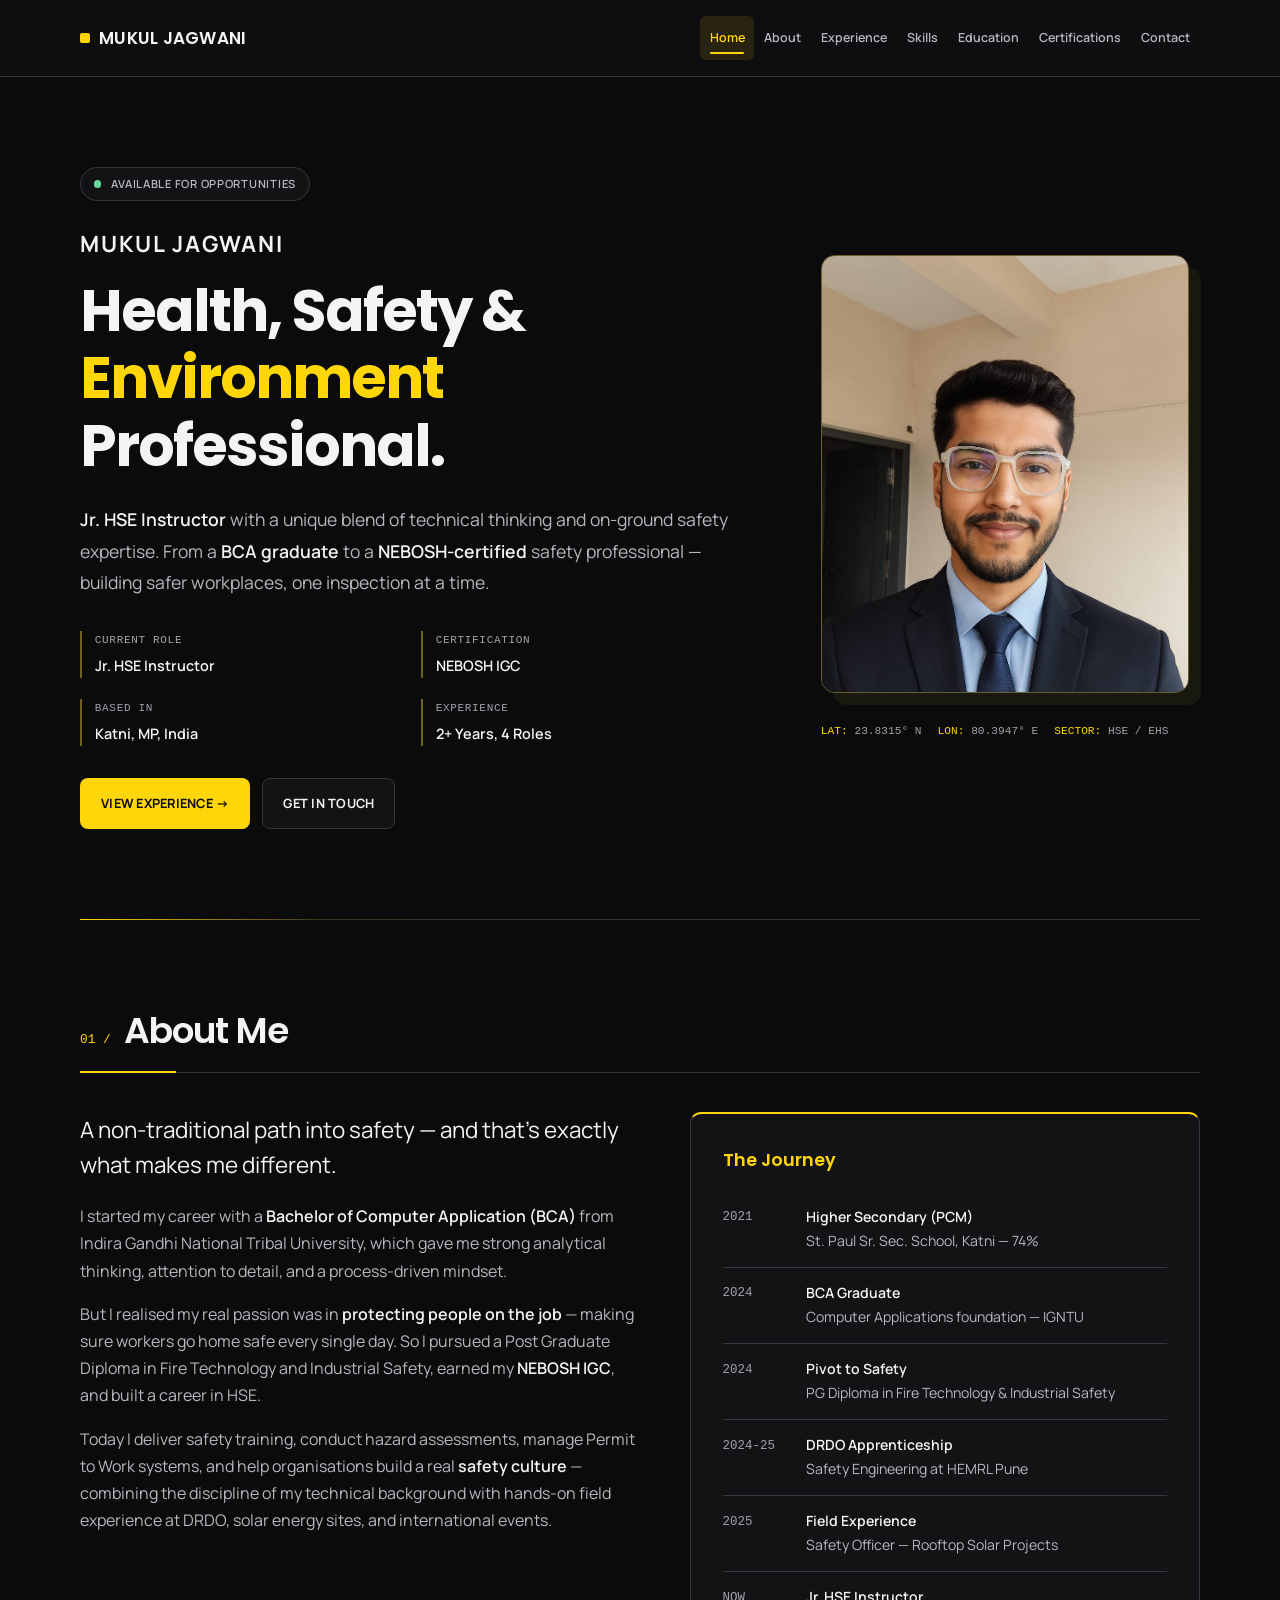
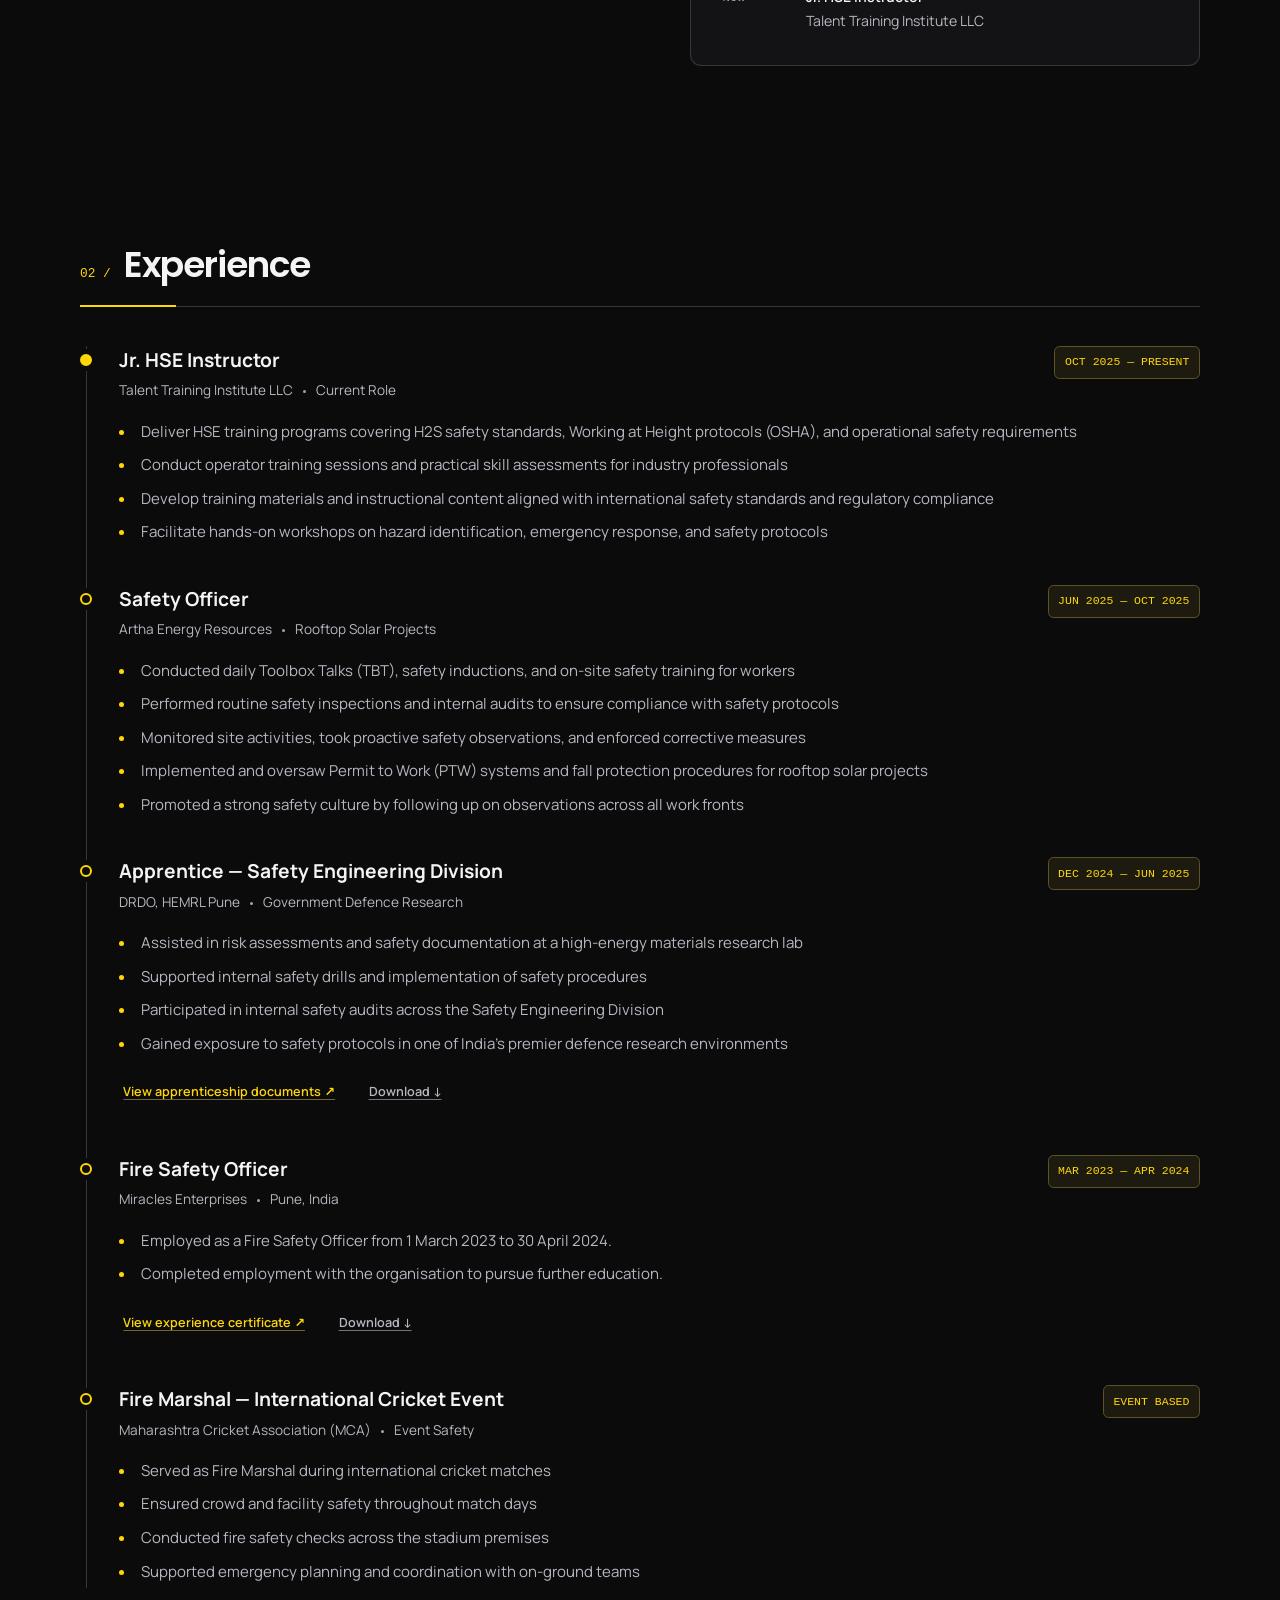
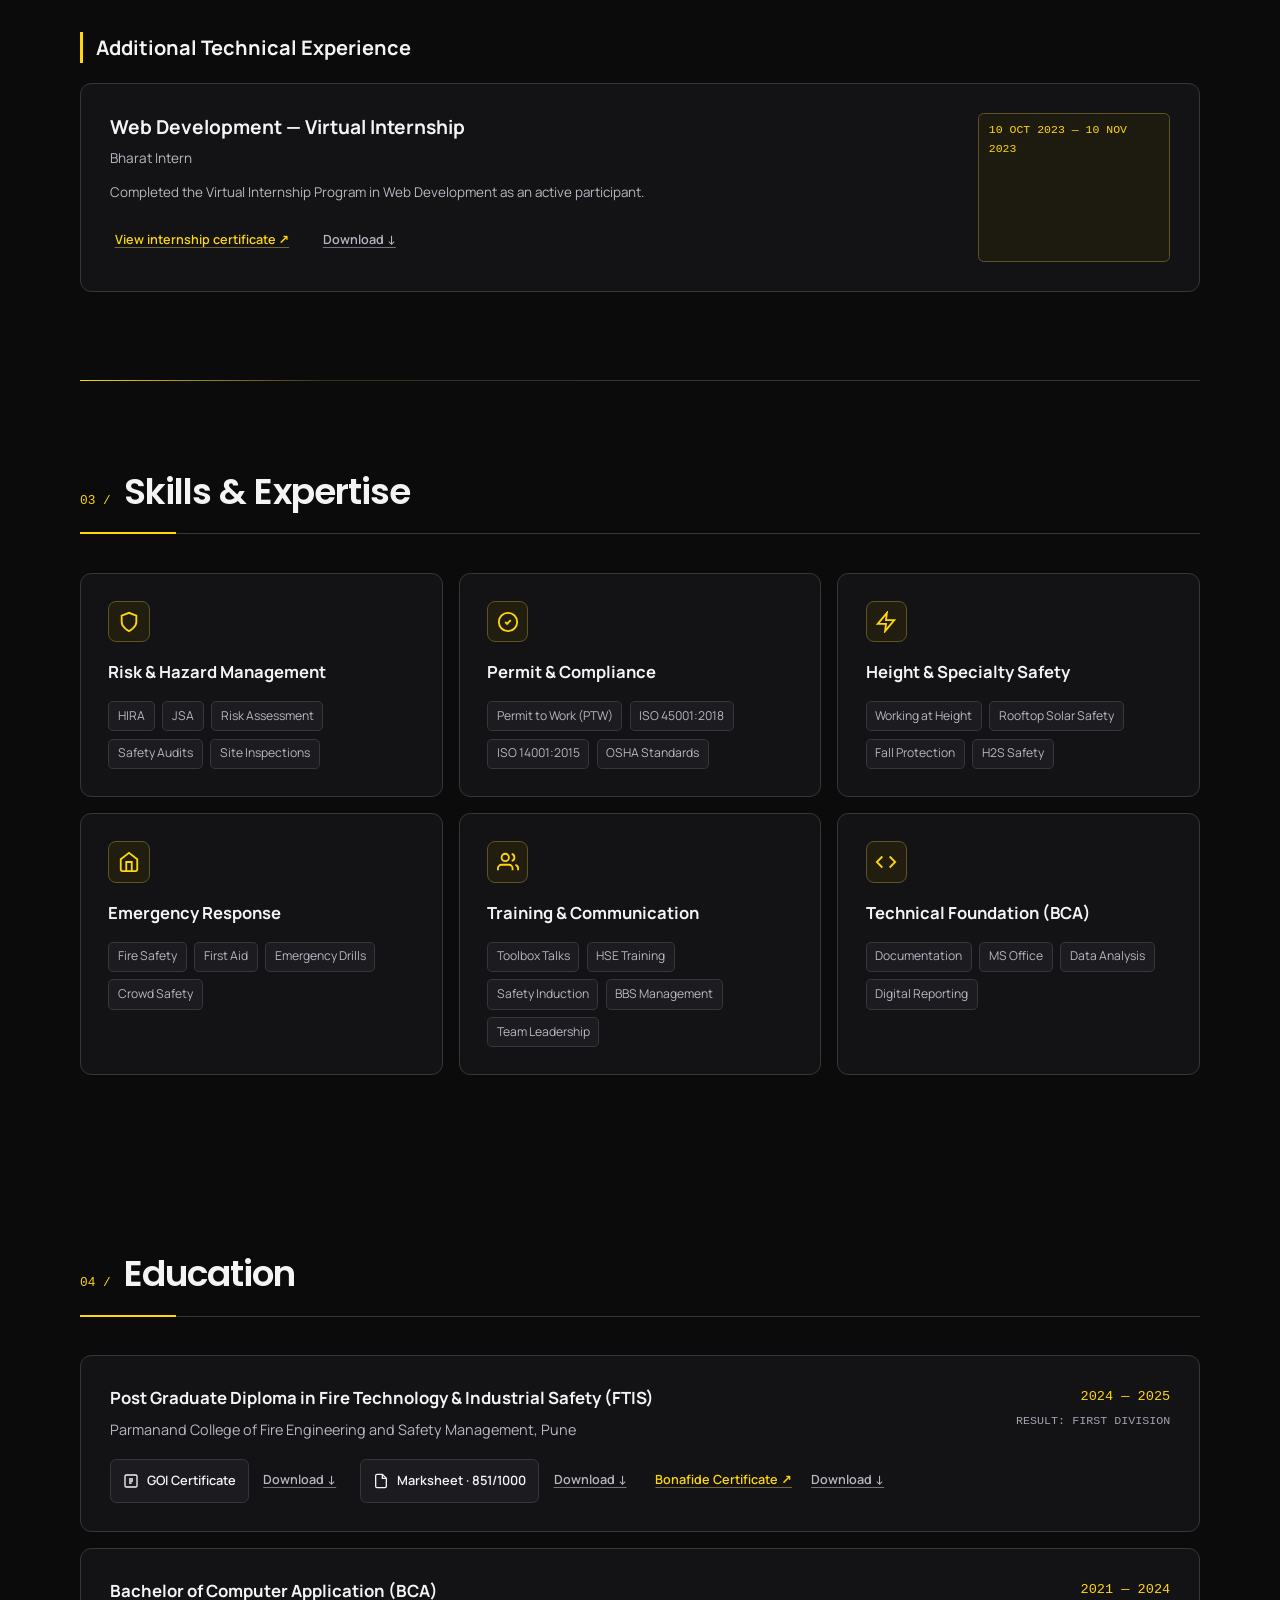
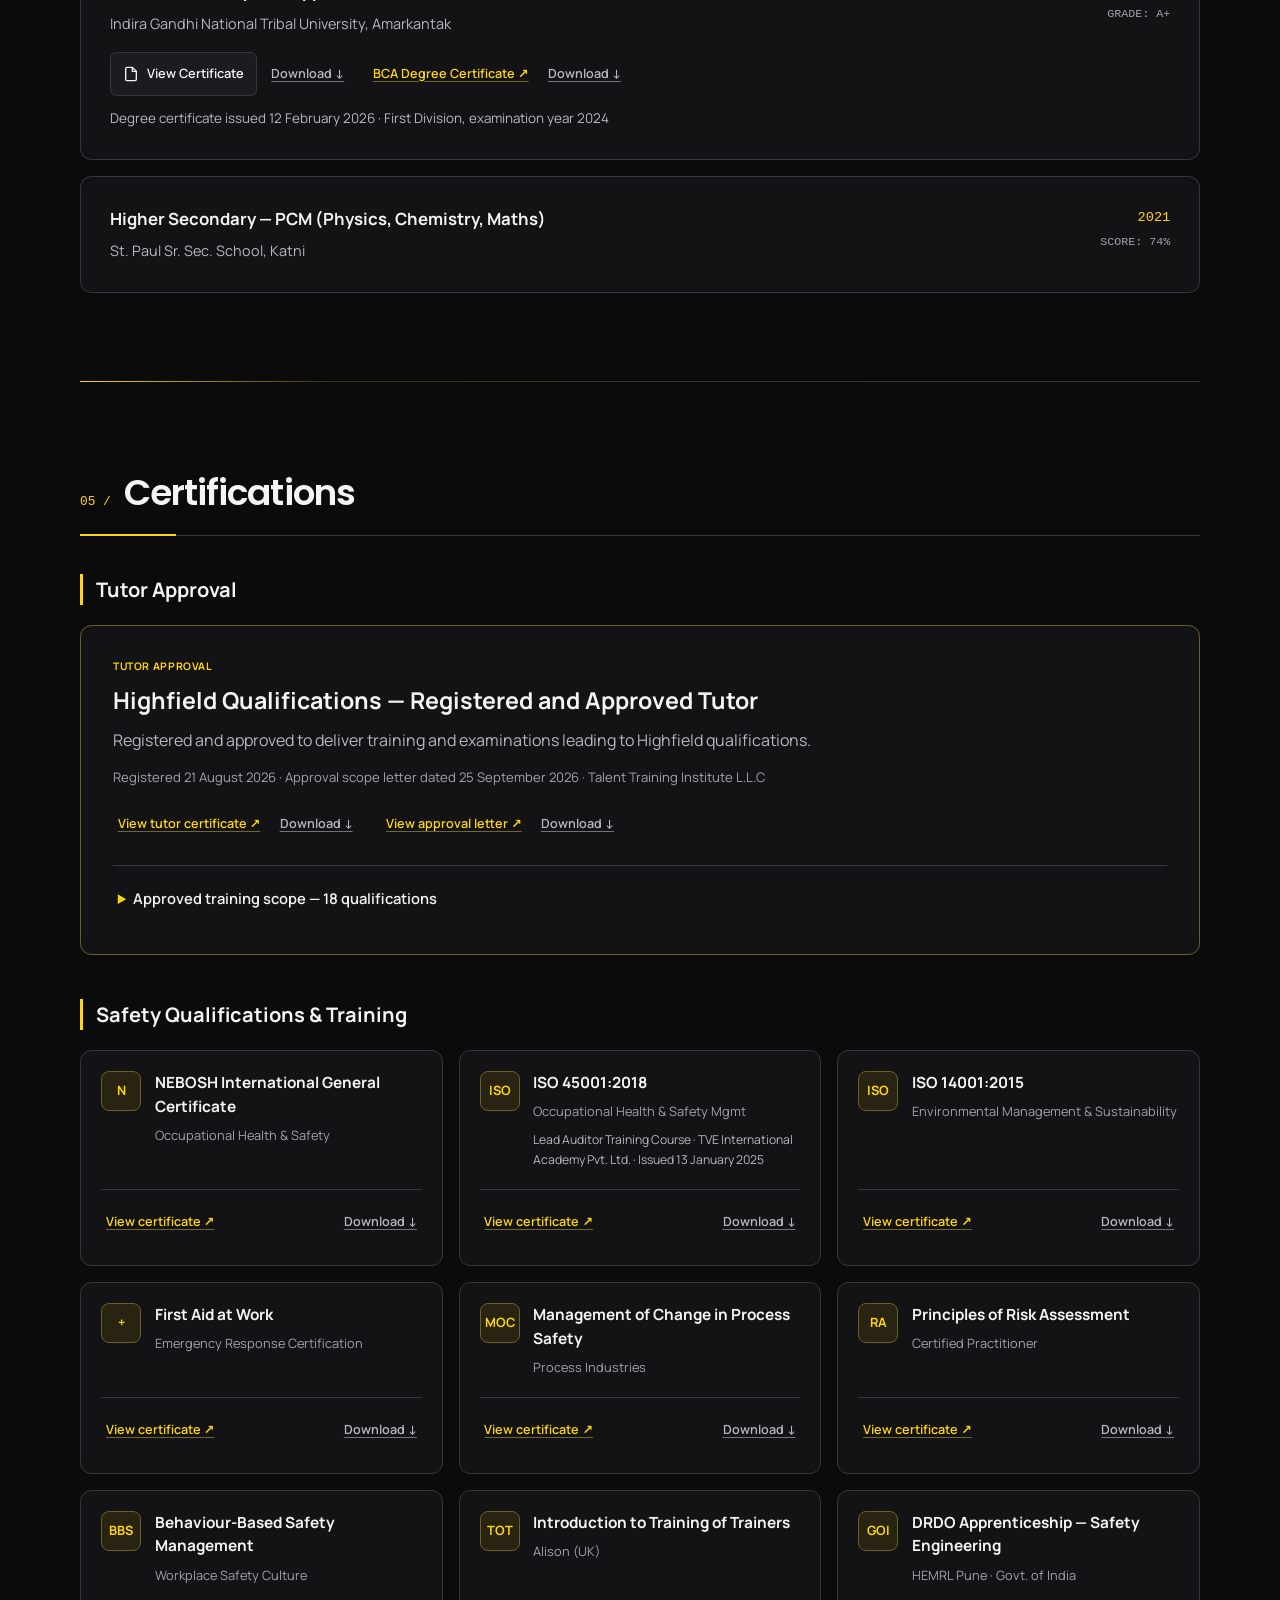
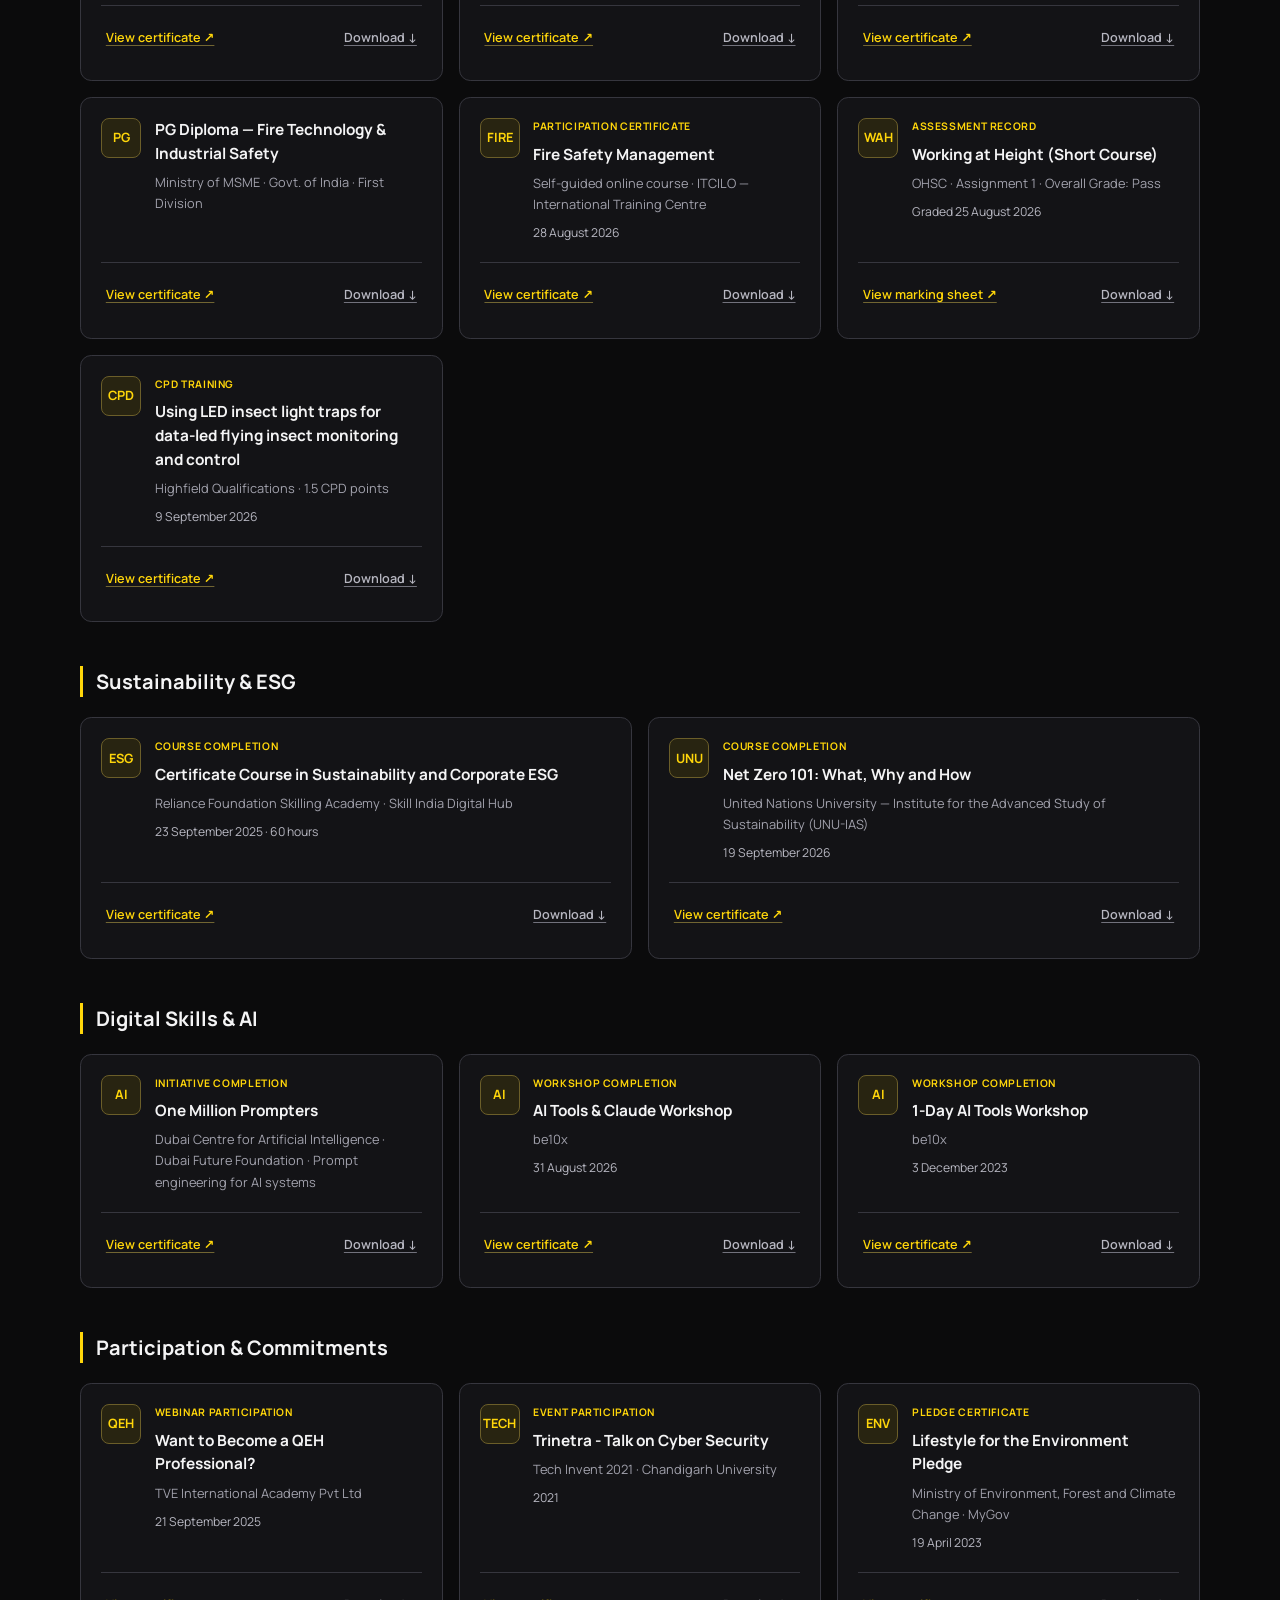
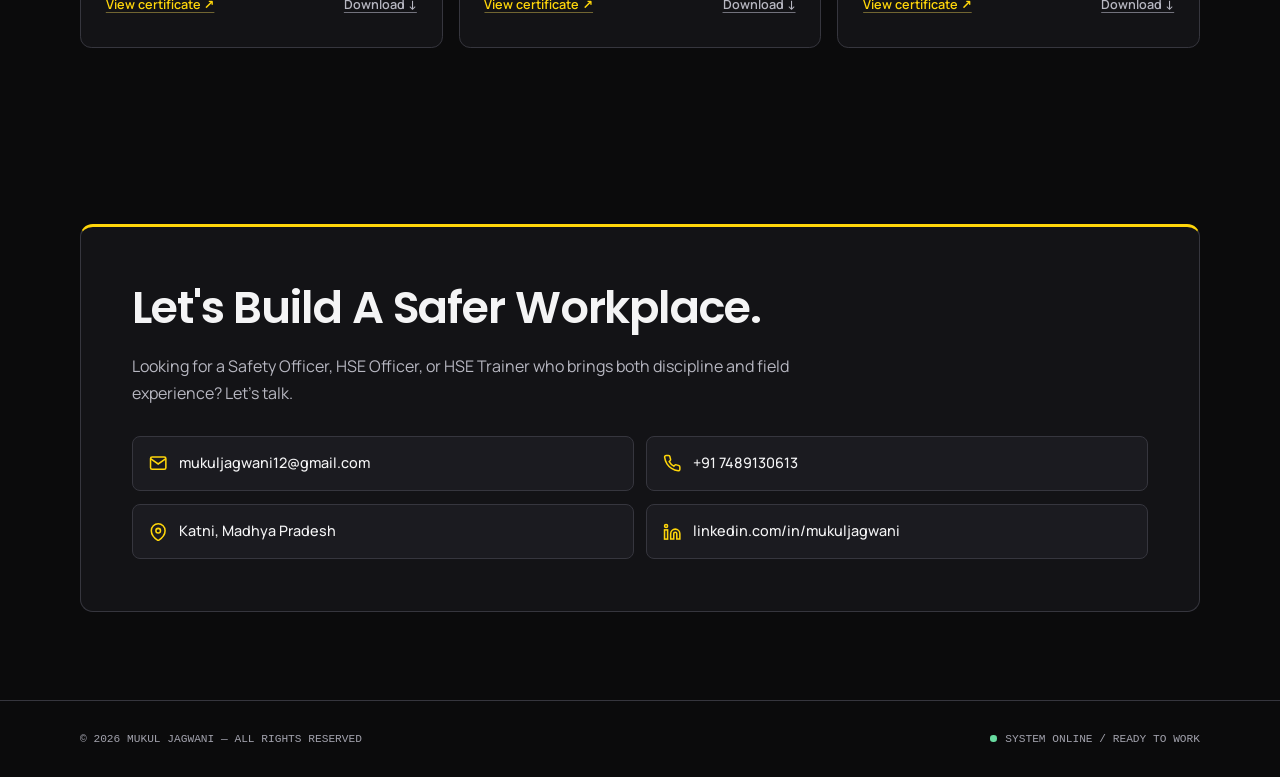
==== index.html @ 68ee3db3 "Add files via upload" ====
<!DOCTYPE html>
<html lang="en">
<head>
<meta charset="UTF-8">
<meta name="viewport" content="width=device-width, initial-scale=1.0">
<title>Mukul Jagwani — HSE Professional &amp; Safety Instructor</title>
<meta name="description" content="Portfolio of Mukul Jagwani — Jr. HSE Instructor, NEBOSH IGC certified safety professional with a background in Computer Applications.">

<link rel="preconnect" href="https://fonts.googleapis.com">
<link rel="preconnect" href="https://fonts.gstatic.com" crossorigin>
<link href="https://fonts.googleapis.com/css2?family=Manrope:wght@400;500;600;700&amp;family=Poppins:wght@600;700&amp;display=swap" rel="stylesheet">

<meta name="theme-color" content="#0b0b0c">
<meta name="color-scheme" content="dark">
<meta property="og:type" content="profile">
<meta property="og:title" content="Mukul Jagwani — HSE Professional &amp; Safety Instructor">
<meta property="og:description" content="Portfolio of Mukul Jagwani — Jr. HSE Instructor, NEBOSH IGC certified safety professional with a background in Computer Applications.">
<meta property="og:site_name" content="Mukul Jagwani">
<meta name="twitter:card" content="summary">
<meta name="twitter:title" content="Mukul Jagwani — HSE Professional &amp; Safety Instructor">
<meta name="twitter:description" content="Portfolio of Mukul Jagwani — Jr. HSE Instructor, NEBOSH IGC certified safety professional with a background in Computer Applications.">
<link rel="icon" href="assets/images/favicon.svg" type="image/svg+xml">
<link rel="stylesheet" href="assets/css/site.css">
<script src="assets/js/site.js" defer></script><!-- Add canonical, og:url and an absolute og:image URL only after the live domain is confirmed. -->
</head>
<body>

<a class="skip-link" href="#main-content">Skip to main content</a><!-- NAVIGATION -->
<nav id="site-nav" aria-label="Main navigation">
  <div class="nav-inner">
    <a href="#top" class="logo">
      <span class="logo-dot" aria-hidden="true"></span><span class="logo-text">
      MUKUL JAGWANI
    </span></a>
    <button class="menu-toggle" id="menu-toggle" type="button" aria-controls="primary-links" aria-expanded="false" hidden><span class="menu-icon" aria-hidden="true"><span></span><span></span></span><span id="menu-label">Menu</span></button><ul class="nav-links" id="primary-links">
      <li><a href="#top" aria-current="location">Home</a></li>
<li><a href="#about">About</a></li>
      <li><a href="#experience">Experience</a></li>
      <li><a href="#skills">Skills</a></li>
      <li><a href="#education">Education</a></li>
      <li><a href="#certifications">Certifications</a></li>
<li><a href="#contact">Contact</a></li>
    </ul>
  </div>
</nav>

<!-- HERO -->
<main id="main-content" tabindex="-1"><header class="hero" id="top">
  <div class="hero-layout">
  <div class="hero-content">
  <div class="hero-tag">
    <span class="live-dot" aria-hidden="true"></span>
    AVAILABLE FOR OPPORTUNITIES
  </div>

  <p class="hero-name">MUKUL JAGWANI</p>
<h1 id="hero-title">
    Health, Safety &amp;<br>
    <span class="highlight">Environment</span><br>
    Professional.
  </h1>

  <p class="hero-sub">
    <strong>Jr. HSE Instructor</strong> with a unique blend of technical thinking and on-ground safety expertise. From a <strong>BCA graduate</strong> to a <strong>NEBOSH-certified</strong> safety professional — building safer workplaces, one inspection at a time.
  </p>

  <div class="hero-meta">
    <div class="meta-block">
      <div class="label">Current Role</div>
      <div class="value">Jr. HSE Instructor</div>
    </div>
    <div class="meta-block">
      <div class="label">Certification</div>
      <div class="value">NEBOSH IGC</div>
    </div>
    <div class="meta-block">
      <div class="label">Based In</div>
      <div class="value">Katni, MP, India</div>
    </div>
    <div class="meta-block">
      <div class="label">Experience</div>
      <div class="value">2+ Years, 4 Roles</div>
    </div>
  </div>

  <div class="hero-ctas">
    <a href="#experience" class="btn btn-primary">
      VIEW EXPERIENCE →
    </a>
    <a href="#contact" class="btn btn-ghost">
      GET IN TOUCH
    </a>
  </div>
  </div>
<!-- /hero-content -->
  <div class="hero-photo-wrap">
    <img src="assets/images/mukul-jagwani.jpg" alt="Mukul Jagwani — HSE Professional" width="853" height="1280" fetchpriority="high" decoding="async">
    
  <div class="hero-corner">
    <div>
<span class="marker">LAT:</span> 23.8315° N</div>
    <div>
<span class="marker">LON:</span> 80.3947° E</div>
    <div>
<span class="marker">SECTOR:</span> HSE / EHS</div>
  </div>

  </div>
  </div>
<!-- /hero-layout --></header>

<div class="hazard-bar" aria-hidden="true"></div>

<!-- ABOUT -->
<section id="about" aria-labelledby="about-title">
  <div class="section-head reveal">
    <span class="section-num">01 /</span>
    <h2 class="section-title" id="about-title">About Me</h2>
  </div>

  <div class="about-grid">
    <div class="about-text reveal">
      <p class="lead">A non-traditional path into safety — and that's exactly what makes me different.</p>
      <p>I started my career with a <strong>Bachelor of Computer Application (BCA)</strong> from Indira Gandhi National Tribal University, which gave me strong analytical thinking, attention to detail, and a process-driven mindset.</p>
      <p>But I realised my real passion was in <strong>protecting people on the job</strong> — making sure workers go home safe every single day. So I pursued a Post Graduate Diploma in Fire Technology and Industrial Safety, earned my <strong>NEBOSH IGC</strong>, and built a career in HSE.</p>
      <p>Today I deliver safety training, conduct hazard assessments, manage Permit to Work systems, and help organisations build a real <strong>safety culture</strong> — combining the discipline of my technical background with hands-on field experience at DRDO, solar energy sites, and international events.</p>
    </div>

    <div class="journey-card reveal">
      <h3>The Journey</h3>
      <div class="journey-step">
        <div class="step-year">2021</div>
        <div class="step-content">
          <strong>Higher Secondary (PCM)</strong>
          St. Paul Sr. Sec. School, Katni — 74%
        </div>
      </div>
      <div class="journey-step">
        <div class="step-year">2024</div>
        <div class="step-content">
          <strong>BCA Graduate</strong>
          Computer Applications foundation — IGNTU
        </div>
      </div>
      <div class="journey-step">
        <div class="step-year">2024</div>
        <div class="step-content">
          <strong>Pivot to Safety</strong>
          PG Diploma in Fire Technology &amp; Industrial Safety
        </div>
      </div>
      <div class="journey-step">
        <div class="step-year">2024-25</div>
        <div class="step-content">
          <strong>DRDO Apprenticeship</strong>
          Safety Engineering at HEMRL Pune
        </div>
      </div>
      <div class="journey-step">
        <div class="step-year">2025</div>
        <div class="step-content">
          <strong>Field Experience</strong>
          Safety Officer — Rooftop Solar Projects
        </div>
      </div>
      <div class="journey-step">
        <div class="step-year">NOW</div>
        <div class="step-content">
          <strong>Jr. HSE Instructor</strong>
          Talent Training Institute LLC
        </div>
      </div>
    </div>
  </div>
</section>

<!-- EXPERIENCE -->
<section id="experience" aria-labelledby="experience-title">
  <div class="section-head reveal">
    <span class="section-num">02 /</span>
    <h2 class="section-title" id="experience-title">Experience</h2>
  </div>

  <div class="timeline">
    <div class="exp-item current reveal">
      <div class="exp-header">
        <div>
          <h3 class="exp-role">Jr. HSE Instructor</h3>
          <div class="exp-company">Talent Training Institute LLC <span class="dot"></span> Current Role</div>
        </div>
        <div class="exp-date">OCT 2025 — PRESENT</div>
      </div>
      <ul class="exp-list">
        <li>Deliver HSE training programs covering H2S safety standards, Working at Height protocols (OSHA), and operational safety requirements</li>
        <li>Conduct operator training sessions and practical skill assessments for industry professionals</li>
        <li>Develop training materials and instructional content aligned with international safety standards and regulatory compliance</li>
        <li>Facilitate hands-on workshops on hazard identification, emergency response, and safety protocols</li>
      </ul>
    </div>

    <div class="exp-item reveal">
      <div class="exp-header">
        <div>
          <h3 class="exp-role">Safety Officer</h3>
          <div class="exp-company">Artha Energy Resources <span class="dot"></span> Rooftop Solar Projects</div>
        </div>
        <div class="exp-date">JUN 2025 — OCT 2025</div>
      </div>
      <ul class="exp-list">
        <li>Conducted daily Toolbox Talks (TBT), safety inductions, and on-site safety training for workers</li>
        <li>Performed routine safety inspections and internal audits to ensure compliance with safety protocols</li>
        <li>Monitored site activities, took proactive safety observations, and enforced corrective measures</li>
        <li>Implemented and oversaw Permit to Work (PTW) systems and fall protection procedures for rooftop solar projects</li>
        <li>Promoted a strong safety culture by following up on observations across all work fronts</li>
      </ul>
    </div>

    <div class="exp-item reveal">
      <div class="exp-header">
        <div>
          <h3 class="exp-role">Apprentice — Safety Engineering Division</h3>
          <div class="exp-company">DRDO, HEMRL Pune <span class="dot"></span> Government Defence Research</div>
        </div>
        <div class="exp-date">DEC 2024 — JUN 2025</div>
      </div>
      <ul class="exp-list">
        <li>Assisted in risk assessments and safety documentation at a high-energy materials research lab</li>
        <li>Supported internal safety drills and implementation of safety procedures</li>
        <li>Participated in internal safety audits across the Safety Engineering Division</li>
        <li>Gained exposure to safety protocols in one of India's premier defence research environments</li>
      </ul>
    <div class="experience-docs">
<a class="doc-view" href="assets/documents/drdo-apprenticeship.pdf" target="_blank" rel="noopener" aria-label="View apprenticeship documents: DRDO HEMRL Apprenticeship">View apprenticeship documents ↗</a><a class="doc-download" href="assets/documents/drdo-apprenticeship.pdf" download="" aria-label="Download: DRDO HEMRL Apprenticeship">Download ↓</a>
</div>
</div>

    <article class="exp-item reveal" aria-labelledby="miracles-role"><div class="exp-header">
<div>
<h3 class="exp-role" id="miracles-role">Fire Safety Officer</h3>
<div class="exp-company">Miracles Enterprises <span class="dot" aria-hidden="true"></span> Pune, India</div>
</div>
<div class="exp-date">MAR 2023 — APR 2024</div>
</div>
<ul class="exp-list">
<li>Employed as a Fire Safety Officer from 1 March 2023 to 30 April 2024.</li>
<li>Completed employment with the organisation to pursue further education.</li>
</ul>
<div class="experience-docs">
<a class="doc-view" href="assets/documents/miracles-fire-safety-experience.pdf" target="_blank" rel="noopener" aria-label="View experience certificate: Miracles Enterprises Fire Safety Officer Experience">View experience certificate ↗</a><a class="doc-download" href="assets/documents/miracles-fire-safety-experience.pdf" download="" aria-label="Download: Miracles Enterprises Fire Safety Officer Experience">Download ↓</a>
</div></article><div class="exp-item reveal">
      <div class="exp-header">
        <div>
          <h3 class="exp-role">Fire Marshal — International Cricket Event</h3>
          <div class="exp-company">Maharashtra Cricket Association (MCA) <span class="dot"></span> Event Safety</div>
        </div>
        <div class="exp-date">EVENT BASED</div>
      </div>
      <ul class="exp-list">
        <li>Served as Fire Marshal during international cricket matches</li>
        <li>Ensured crowd and facility safety throughout match days</li>
        <li>Conducted fire safety checks across the stadium premises</li>
        <li>Supported emergency planning and coordination with on-ground teams</li>
      </ul>
    </div>
  </div>
<div class="additional-experience" aria-labelledby="technical-experience-title">
<h3 class="credential-group-heading" id="technical-experience-title">Additional Technical Experience</h3>
<article class="edu-card reveal" aria-labelledby="bharat-role"><div>
<h4 class="exp-role" id="bharat-role">Web Development — Virtual Internship</h4>
<p class="exp-company">Bharat Intern</p>
<p class="document-note">Completed the Virtual Internship Program in Web Development as an active participant.</p>
<div class="experience-docs">
<a class="doc-view" href="assets/documents/bharat-intern-web-development.jpg" target="_blank" rel="noopener" aria-label="View internship certificate: Bharat Intern Web Development Internship" data-image-viewer="" data-title="Bharat Intern Web Development Internship">View internship certificate ↗</a><a class="doc-download" href="assets/documents/bharat-intern-web-development.jpg" download="" aria-label="Download: Bharat Intern Web Development Internship">Download ↓</a>
</div>
</div>
<div class="exp-date">10 OCT 2023 — 10 NOV 2023</div></article>
</div></section>

<div class="hazard-bar" aria-hidden="true"></div>

<!-- SKILLS -->
<section id="skills" aria-labelledby="skills-title">
  <div class="section-head reveal">
    <span class="section-num">03 /</span>
    <h2 class="section-title" id="skills-title">Skills &amp; Expertise</h2>
  </div>

  <div class="skills-grid">
    <div class="skill-card reveal">
      <div class="icon">
        <svg viewbox="0 0 24 24" fill="none" stroke="currentColor" stroke-width="2" width="22" height="22" aria-hidden="true" focusable="false"><path d="M12 22s8-4 8-10V5l-8-3-8 3v7c0 6 8 10 8 10z"></path></svg>
      </div>
      <h3>Risk &amp; Hazard Management</h3>
      <div class="skill-tags">
        <span class="skill-tag">HIRA</span>
        <span class="skill-tag">JSA</span>
        <span class="skill-tag">Risk Assessment</span>
        <span class="skill-tag">Safety Audits</span>
        <span class="skill-tag">Site Inspections</span>
      </div>
    </div>

    <div class="skill-card reveal">
      <div class="icon">
        <svg viewbox="0 0 24 24" fill="none" stroke="currentColor" stroke-width="2" width="22" height="22" aria-hidden="true" focusable="false"><path d="M9 12l2 2 4-4"></path><circle cx="12" cy="12" r="10"></circle></svg>
      </div>
      <h3>Permit &amp; Compliance</h3>
      <div class="skill-tags">
        <span class="skill-tag">Permit to Work (PTW)</span>
        <span class="skill-tag">ISO 45001:2018</span>
        <span class="skill-tag">ISO 14001:2015</span>
        <span class="skill-tag">OSHA Standards</span>
      </div>
    </div>

    <div class="skill-card reveal">
      <div class="icon">
        <svg viewbox="0 0 24 24" fill="none" stroke="currentColor" stroke-width="2" width="22" height="22" aria-hidden="true" focusable="false"><path d="M13 2L3 14h9l-1 8 10-12h-9l1-8z"></path></svg>
      </div>
      <h3>Height &amp; Specialty Safety</h3>
      <div class="skill-tags">
        <span class="skill-tag">Working at Height</span>
        <span class="skill-tag">Rooftop Solar Safety</span>
        <span class="skill-tag">Fall Protection</span>
        <span class="skill-tag">H2S Safety</span>
      </div>
    </div>

    <div class="skill-card reveal">
      <div class="icon">
        <svg viewbox="0 0 24 24" fill="none" stroke="currentColor" stroke-width="2" width="22" height="22" aria-hidden="true" focusable="false"><path d="M3 9l9-7 9 7v11a2 2 0 0 1-2 2H5a2 2 0 0 1-2-2z"></path><polyline points="9 22 9 12 15 12 15 22"></polyline></svg>
      </div>
      <h3>Emergency Response</h3>
      <div class="skill-tags">
        <span class="skill-tag">Fire Safety</span>
        <span class="skill-tag">First Aid</span>
        <span class="skill-tag">Emergency Drills</span>
        <span class="skill-tag">Crowd Safety</span>
      </div>
    </div>

    <div class="skill-card reveal">
      <div class="icon">
        <svg viewbox="0 0 24 24" fill="none" stroke="currentColor" stroke-width="2" width="22" height="22" aria-hidden="true" focusable="false"><path d="M17 21v-2a4 4 0 0 0-4-4H5a4 4 0 0 0-4 4v2"></path><circle cx="9" cy="7" r="4"></circle><path d="M23 21v-2a4 4 0 0 0-3-3.87"></path><path d="M16 3.13a4 4 0 0 1 0 7.75"></path></svg>
      </div>
      <h3>Training &amp; Communication</h3>
      <div class="skill-tags">
        <span class="skill-tag">Toolbox Talks</span>
        <span class="skill-tag">HSE Training</span>
        <span class="skill-tag">Safety Induction</span>
        <span class="skill-tag">BBS Management</span>
        <span class="skill-tag">Team Leadership</span>
      </div>
    </div>

    <div class="skill-card reveal">
      <div class="icon">
        <svg viewbox="0 0 24 24" fill="none" stroke="currentColor" stroke-width="2" width="22" height="22" aria-hidden="true" focusable="false"><polyline points="16 18 22 12 16 6"></polyline><polyline points="8 6 2 12 8 18"></polyline></svg>
      </div>
      <h3>Technical Foundation (BCA)</h3>
      <div class="skill-tags">
        <span class="skill-tag">Documentation</span>
        <span class="skill-tag">MS Office</span>
        <span class="skill-tag">Data Analysis</span>
        <span class="skill-tag">Digital Reporting</span>
      </div>
    </div>
  </div>
</section>

<!-- EDUCATION -->
<section id="education" aria-labelledby="education-title">
  <div class="section-head reveal">
    <span class="section-num">04 /</span>
    <h2 class="section-title" id="education-title">Education</h2>
  </div>

  <div class="edu-grid">
    <div class="edu-card reveal">
      <div>
        <h3 class="edu-degree">Post Graduate Diploma in Fire Technology &amp; Industrial Safety (FTIS)</h3>
        <div class="edu-school">Parmanand College of Fire Engineering and Safety Management, Pune</div>
        <div class="edu-docs">
          <div class="edu-doc-group">
<a class="edu-doc-btn" href="assets/documents/ftis-certificate.jpg" data-image-viewer="" target="_blank" rel="noopener" data-title="GOI Certificate">
            <svg viewbox="0 0 24 24" fill="none" stroke="currentColor" stroke-width="2" aria-hidden="true" focusable="false"><rect x="3" y="3" width="18" height="18" rx="2"></rect><path d="M9 9h6M9 12h6M9 15h4"></path></svg>
            GOI Certificate
          </a>
          <a class="doc-download" href="assets/documents/ftis-certificate.jpg" download="" aria-label="Download: GOI Certificate">Download ↓</a>
</div>
<div class="edu-doc-group">
<a class="edu-doc-btn" href="assets/documents/ftis-marksheet.jpg" data-image-viewer="" target="_blank" rel="noopener" data-title="Marksheet · 851/1000">
            <svg viewbox="0 0 24 24" fill="none" stroke="currentColor" stroke-width="2" aria-hidden="true" focusable="false"><path d="M14 2H6a2 2 0 0 0-2 2v16a2 2 0 0 0 2 2h12a2 2 0 0 0 2-2V8z"></path><polyline points="14 2 14 8 20 8"></polyline></svg>
            Marksheet · 851/1000
          </a>
        <a class="doc-download" href="assets/documents/ftis-marksheet.jpg" download="" aria-label="Download: Marksheet · 851/1000">Download ↓</a>
</div>
<div class="edu-doc-group">
<a class="doc-view" href="assets/documents/ftis-bonafide-certificate.pdf" target="_blank" rel="noopener" aria-label="Bonafide Certificate: PG FTIS Bonafide Certificate">Bonafide Certificate ↗</a><a class="doc-download" href="assets/documents/ftis-bonafide-certificate.pdf" download="" aria-label="Download: PG FTIS Bonafide Certificate">Download ↓</a>
</div>
</div>
      </div>
      <div class="edu-meta">
        <div class="edu-year">2024 — 2025</div>
        <div class="edu-grade">RESULT: FIRST DIVISION</div>
      </div>
    </div>

    <div class="edu-card reveal">
      <div>
        <h3 class="edu-degree">Bachelor of Computer Application (BCA)</h3>
        <div class="edu-school">Indira Gandhi National Tribal University, Amarkantak</div>
        <div class="edu-docs">
          <div class="edu-doc-group">
<a class="edu-doc-btn" href="assets/documents/bca-certificate.pdf" target="_blank" rel="noopener" aria-label="View Certificate: Bachelor of Computer Application (BCA)">
            <svg viewbox="0 0 24 24" fill="none" stroke="currentColor" stroke-width="2" aria-hidden="true" focusable="false"><path d="M14 2H6a2 2 0 0 0-2 2v16a2 2 0 0 0 2 2h12a2 2 0 0 0 2-2V8z"></path><polyline points="14 2 14 8 20 8"></polyline></svg>
            View Certificate
          </a>
        <a class="doc-download" href="assets/documents/bca-certificate.pdf" download="" aria-label="Download: Bachelor of Computer Application (BCA)">Download ↓</a>
</div>
<div class="edu-doc-group">
<a class="doc-view" href="assets/documents/bca-degree-certificate.pdf" target="_blank" rel="noopener" aria-label="BCA Degree Certificate: Bachelor of Computer Applications Degree Certificate">BCA Degree Certificate ↗</a><a class="doc-download" href="assets/documents/bca-degree-certificate.pdf" download="" aria-label="Download: Bachelor of Computer Applications Degree Certificate">Download ↓</a>
</div>
</div>
      <p class="document-note">Degree certificate issued 12 February 2026 · First Division, examination year 2024</p>
</div>
      <div class="edu-meta">
        <div class="edu-year">2021 — 2024</div>
        <div class="edu-grade">GRADE: A+</div>
      </div>
    </div>

    <div class="edu-card reveal">
      <div>
        <h3 class="edu-degree">Higher Secondary — PCM (Physics, Chemistry, Maths)</h3>
        <div class="edu-school">St. Paul Sr. Sec. School, Katni</div>
      </div>
      <div class="edu-meta">
        <div class="edu-year">2021</div>
        <div class="edu-grade">SCORE: 74%</div>
      </div>
    </div>
  </div>
</section>

<div class="hazard-bar" aria-hidden="true"></div>

<!-- CERTIFICATIONS -->
<section id="certifications" aria-labelledby="certifications-title">
  <div class="section-head reveal">
    <span class="section-num">05 /</span>
    <h2 class="section-title" id="certifications-title">Certifications</h2>
  </div>

  <div class="credential-group" aria-labelledby="tutor-approval-title">
<h3 class="credential-group-heading" id="tutor-approval-title">Tutor Approval</h3>
<article class="approval-card reveal" aria-labelledby="highfield-approval-title"><p class="credential-type">TUTOR APPROVAL</p>
<h4 id="highfield-approval-title">Highfield Qualifications — Registered and Approved Tutor</h4>
<p class="approval-description">Registered and approved to deliver training and examinations leading to Highfield qualifications.</p>
<p class="credential-meta">Registered 21 August 2026 · Approval scope letter dated 25 September 2026 · Talent Training Institute L.L.C</p>
<div class="approval-documents">
<div class="edu-doc-group">
<a class="doc-view" href="assets/documents/highfield-tutor-approval-certificate.pdf" target="_blank" rel="noopener" aria-label="View tutor certificate: Highfield Registered and Approved Tutor">View tutor certificate ↗</a><a class="doc-download" href="assets/documents/highfield-tutor-approval-certificate.pdf" download="" aria-label="Download: Highfield Registered and Approved Tutor">Download ↓</a>
</div>
<div class="edu-doc-group">
<a class="doc-view" href="assets/documents/highfield-tutor-approval-scope.pdf" target="_blank" rel="noopener" aria-label="View approval letter: Highfield Tutor Approval Scope">View approval letter ↗</a><a class="doc-download" href="assets/documents/highfield-tutor-approval-scope.pdf" download="" aria-label="Download: Highfield Tutor Approval Scope">Download ↓</a>
</div>
</div>
<details class="approval-scope"><summary>Approved training scope — 18 qualifications</summary><p class="document-note">Qualifications covered by the nominated tutor approval letter dated 25 September 2026.</p>
<ul class="scope-list">
<li>Highfield Level 1 International Award in Fire Safety</li>
<li>Highfield Level 1 International Award in Health and Safety for Construction Labourers and Site Visitors</li>
<li>Highfield Level 1 International Award in Principles of Health and Safety</li>
<li>Highfield Level 1 International Award in Safe Moving and Handling</li>
<li>Highfield Level 1 International Award in Work at Height</li>
<li>Highfield Level 1 International Award in Working in Confined Spaces</li>
<li>Highfield Level 2 International Award in Fire Safety</li>
<li>Highfield Level 2 International Award in Fire Safety for Fire Wardens (April 2025)</li>
<li>Highfield Level 2 International Award in Health and Safety in the Workplace</li>
<li>Highfield Level 2 International Award in Risk Assessment</li>
<li>Highfield Level 2 International Award in the Control of Substances Hazardous to Health (COSHH)</li>
<li>Highfield Level 2 International Award in Work at Height</li>
<li>Highfield Level 3 International Award in Accident and Incident Investigation</li>
<li>Highfield Level 3 International Award in Delivering Training</li>
<li>Highfield Level 3 International Award in Health and Safety for Accommodation Supervisors</li>
<li>Highfield Level 3 International Award in Health and Safety for Construction Supervisors</li>
<li>Highfield Level 3 International Award in Health and Safety in the Workplace</li>
<li>Highfield Level 4 International Award in Health and Safety in the Workplace</li>
</ul></details></article>
</div>
<div class="credential-group" aria-labelledby="safety-credentials-title">
<h3 class="credential-group-heading" id="safety-credentials-title">Safety Qualifications &amp; Training</h3>
<div class="cert-grid">
    <article class="cert-card reveal" aria-labelledby="certificate-1-title"><div class="cert-main">
<div class="cert-badge" aria-hidden="true">N</div>
      <div>
        <h4 id="certificate-1-title">NEBOSH International General Certificate</h4>
        <p>Occupational Health &amp; Safety</p>
      </div>
    </div>
<div class="doc-actions">
<a class="doc-view" href="assets/documents/nebosh-igc.pdf" target="_blank" rel="noopener" aria-label="View certificate: NEBOSH International General Certificate">View certificate ↗</a><a class="doc-download" href="assets/documents/nebosh-igc.pdf" download="" aria-label="Download: NEBOSH International General Certificate">Download ↓</a>
</div></article>
    <article class="cert-card reveal" aria-labelledby="certificate-2-title"><div class="cert-main">
<div class="cert-badge" aria-hidden="true">ISO</div>
      <div>
        <h4 id="certificate-2-title">ISO 45001:2018</h4>
        <p>Occupational Health &amp; Safety Mgmt</p>
      <p class="credential-meta">Lead Auditor Training Course · TVE International Academy Pvt. Ltd. · Issued 13 January 2025</p>
</div>
    </div>
<div class="doc-actions">
<a class="doc-view" href="assets/documents/iso-45001-2018.pdf" target="_blank" rel="noopener" aria-label="View certificate: ISO 45001:2018">View certificate ↗</a><a class="doc-download" href="assets/documents/iso-45001-2018.pdf" download="" aria-label="Download: ISO 45001:2018">Download ↓</a>
</div></article>
    <article class="cert-card reveal" aria-labelledby="certificate-3-title"><div class="cert-main">
<div class="cert-badge" aria-hidden="true">ISO</div>
      <div>
        <h4 id="certificate-3-title">ISO 14001:2015</h4>
        <p>Environmental Management &amp; Sustainability</p>
      </div>
    </div>
<div class="doc-actions">
<a class="doc-view" href="assets/documents/iso-14001-2015.pdf" target="_blank" rel="noopener" aria-label="View certificate: ISO 14001:2015">View certificate ↗</a><a class="doc-download" href="assets/documents/iso-14001-2015.pdf" download="" aria-label="Download: ISO 14001:2015">Download ↓</a>
</div></article>
    <article class="cert-card reveal" aria-labelledby="certificate-4-title"><div class="cert-main">
<div class="cert-badge" aria-hidden="true">+</div>
      <div>
        <h4 id="certificate-4-title">First Aid at Work</h4>
        <p>Emergency Response Certification</p>
      </div>
    </div>
<div class="doc-actions">
<a class="doc-view" href="assets/documents/first-aid-at-work.pdf" target="_blank" rel="noopener" aria-label="View certificate: First Aid at Work">View certificate ↗</a><a class="doc-download" href="assets/documents/first-aid-at-work.pdf" download="" aria-label="Download: First Aid at Work">Download ↓</a>
</div></article>
    <article class="cert-card reveal" aria-labelledby="certificate-5-title"><div class="cert-main">
<div class="cert-badge" aria-hidden="true">MOC</div>
      <div>
        <h4 id="certificate-5-title">Management of Change in Process Safety</h4>
        <p>Process Industries</p>
      </div>
    </div>
<div class="doc-actions">
<a class="doc-view" href="assets/documents/management-of-change.pdf" target="_blank" rel="noopener" aria-label="View certificate: Management of Change in Process Safety">View certificate ↗</a><a class="doc-download" href="assets/documents/management-of-change.pdf" download="" aria-label="Download: Management of Change in Process Safety">Download ↓</a>
</div></article>
    <article class="cert-card reveal" aria-labelledby="certificate-6-title"><div class="cert-main">
<div class="cert-badge" aria-hidden="true">RA</div>
      <div>
        <h4 id="certificate-6-title">Principles of Risk Assessment</h4>
        <p>Certified Practitioner</p>
      </div>
    </div>
<div class="doc-actions">
<a class="doc-view" href="assets/documents/principles-risk-assessment.pdf" target="_blank" rel="noopener" aria-label="View certificate: Principles of Risk Assessment">View certificate ↗</a><a class="doc-download" href="assets/documents/principles-risk-assessment.pdf" download="" aria-label="Download: Principles of Risk Assessment">Download ↓</a>
</div></article>
    <article class="cert-card reveal" aria-labelledby="certificate-7-title"><div class="cert-main">
<div class="cert-badge" aria-hidden="true">BBS</div>
      <div>
        <h4 id="certificate-7-title">Behaviour-Based Safety Management</h4>
        <p>Workplace Safety Culture</p>
      </div>
    </div>
<div class="doc-actions">
<a class="doc-view" href="assets/documents/behaviour-based-safety.pdf" target="_blank" rel="noopener" aria-label="View certificate: Behaviour-Based Safety Management">View certificate ↗</a><a class="doc-download" href="assets/documents/behaviour-based-safety.pdf" download="" aria-label="Download: Behaviour-Based Safety Management">Download ↓</a>
</div></article>
    <article class="cert-card reveal" aria-labelledby="certificate-8-title"><div class="cert-main">
<div class="cert-badge" aria-hidden="true">TOT</div>
      <div>
        <h4 id="certificate-8-title">Introduction to Training of Trainers</h4>
        <p>Alison (UK)</p>
      </div>
    </div>
<div class="doc-actions">
<a class="doc-view" href="assets/documents/training-of-trainers.pdf" target="_blank" rel="noopener" aria-label="View certificate: Introduction to Training of Trainers">View certificate ↗</a><a class="doc-download" href="assets/documents/training-of-trainers.pdf" download="" aria-label="Download: Introduction to Training of Trainers">Download ↓</a>
</div></article>
    <article class="cert-card reveal" aria-labelledby="certificate-9-title"><div class="cert-main">
<div class="cert-badge" aria-hidden="true">GOI</div>
      <div>
        <h4 id="certificate-9-title">DRDO Apprenticeship — Safety Engineering</h4>
        <p>HEMRL Pune · Govt. of India</p>
      </div>
    </div>
<div class="doc-actions">
<a class="doc-view" href="assets/documents/drdo-apprenticeship.pdf" target="_blank" rel="noopener" aria-label="View certificate: DRDO Apprenticeship — Safety Engineering">View certificate ↗</a><a class="doc-download" href="assets/documents/drdo-apprenticeship.pdf" download="" aria-label="Download: DRDO Apprenticeship — Safety Engineering">Download ↓</a>
</div></article>
    <article class="cert-card reveal" aria-labelledby="certificate-10-title"><div class="cert-main">
<div class="cert-badge" aria-hidden="true">PG</div>
      <div>
        <h4 id="certificate-10-title">PG Diploma — Fire Technology &amp; Industrial Safety</h4>
        <p>Ministry of MSME · Govt. of India · First Division</p>
      </div>
    </div>
<div class="doc-actions">
<a class="doc-view" href="assets/documents/ftis-certificate.jpg" target="_blank" rel="noopener" aria-label="View certificate: PG Diploma — Fire Technology &amp; Industrial Safety" data-image-viewer="" data-title="PG Diploma — Fire Technology &amp; Industrial Safety">View certificate ↗</a><a class="doc-download" href="assets/documents/ftis-certificate.jpg" download="" aria-label="Download: PG Diploma — Fire Technology &amp; Industrial Safety">Download ↓</a>
</div></article>
  <article class="cert-card reveal" aria-labelledby="fire-safety-management-title"><div class="cert-main">
<div class="cert-badge" aria-hidden="true">FIRE</div>
<div>
<p class="credential-type">Participation certificate</p>
<h4 id="fire-safety-management-title">Fire Safety Management</h4>
<p>Self-guided online course · ITCILO — International Training Centre</p>
<p class="credential-meta">28 August 2026</p>
</div>
</div>
<div class="doc-actions">
<a class="doc-view" href="assets/documents/fire-safety-management-itcilo.pdf" target="_blank" rel="noopener" aria-label="View certificate: Fire Safety Management">View certificate ↗</a><a class="doc-download" href="assets/documents/fire-safety-management-itcilo.pdf" download="" aria-label="Download: Fire Safety Management">Download ↓</a>
</div></article><article class="cert-card reveal" aria-labelledby="working-at-height-assessment-title"><div class="cert-main">
<div class="cert-badge" aria-hidden="true">WAH</div>
<div>
<p class="credential-type">Assessment record</p>
<h4 id="working-at-height-assessment-title">Working at Height (Short Course)</h4>
<p>OHSC · Assignment 1 · Overall Grade: Pass</p>
<p class="credential-meta">Graded 25 August 2026</p>
</div>
</div>
<div class="doc-actions">
<a class="doc-view" href="assets/documents/working-at-height-assignment-result.pdf" target="_blank" rel="noopener" aria-label="View marking sheet: Working at Height (Short Course)">View marking sheet ↗</a><a class="doc-download" href="assets/documents/working-at-height-assignment-result.pdf" download="" aria-label="Download: Working at Height (Short Course)">Download ↓</a>
</div></article><article class="cert-card reveal" aria-labelledby="led-insect-monitoring-title"><div class="cert-main">
<div class="cert-badge" aria-hidden="true">CPD</div>
<div>
<p class="credential-type">CPD training</p>
<h4 id="led-insect-monitoring-title">Using LED insect light traps for data-led flying insect monitoring and control</h4>
<p>Highfield Qualifications · 1.5 CPD points</p>
<p class="credential-meta">9 September 2026</p>
</div>
</div>
<div class="doc-actions">
<a class="doc-view" href="assets/documents/highfield-led-insect-light-traps-cpd.pdf" target="_blank" rel="noopener" aria-label="View certificate: Using LED insect light traps for data-led flying insect monitoring and control">View certificate ↗</a><a class="doc-download" href="assets/documents/highfield-led-insect-light-traps-cpd.pdf" download="" aria-label="Download: Using LED insect light traps for data-led flying insect monitoring and control">Download ↓</a>
</div></article>
</div>
</div>
<div class="credential-group" aria-labelledby="sustainability-credentials-title">
<h3 class="credential-group-heading" id="sustainability-credentials-title">Sustainability &amp; ESG</h3>
<div class="cert-grid">
<article class="cert-card reveal" aria-labelledby="sustainability-esg-title"><div class="cert-main">
<div class="cert-badge" aria-hidden="true">ESG</div>
<div>
<p class="credential-type">Course completion</p>
<h4 id="sustainability-esg-title">Certificate Course in Sustainability and Corporate ESG</h4>
<p>Reliance Foundation Skilling Academy · Skill India Digital Hub</p>
<p class="credential-meta">23 September 2025 · 60 hours</p>
</div>
</div>
<div class="doc-actions">
<a class="doc-view" href="assets/documents/sustainability-corporate-esg.pdf" target="_blank" rel="noopener" aria-label="View certificate: Certificate Course in Sustainability and Corporate ESG">View certificate ↗</a><a class="doc-download" href="assets/documents/sustainability-corporate-esg.pdf" download="" aria-label="Download: Certificate Course in Sustainability and Corporate ESG">Download ↓</a>
</div></article><article class="cert-card reveal" aria-labelledby="net-zero-101-title"><div class="cert-main">
<div class="cert-badge" aria-hidden="true">UNU</div>
<div>
<p class="credential-type">Course completion</p>
<h4 id="net-zero-101-title">Net Zero 101: What, Why and How</h4>
<p>United Nations University — Institute for the Advanced Study of Sustainability (UNU-IAS)</p>
<p class="credential-meta">19 September 2026</p>
</div>
</div>
<div class="doc-actions">
<a class="doc-view" href="assets/documents/unu-ias-net-zero-101.pdf" target="_blank" rel="noopener" aria-label="View certificate: Net Zero 101: What, Why and How">View certificate ↗</a><a class="doc-download" href="assets/documents/unu-ias-net-zero-101.pdf" download="" aria-label="Download: Net Zero 101: What, Why and How">Download ↓</a>
</div></article>
</div>
</div>
<div class="credential-group" aria-labelledby="digital-credentials-title">
<h3 class="credential-group-heading" id="digital-credentials-title">Digital Skills &amp; AI</h3>
<div class="cert-grid">
<article class="cert-card reveal" aria-labelledby="one-million-prompters-title"><div class="cert-main">
<div class="cert-badge" aria-hidden="true">AI</div>
<div>
<p class="credential-type">Initiative completion</p>
<h4 id="one-million-prompters-title">One Million Prompters</h4>
<p>Dubai Centre for Artificial Intelligence · Dubai Future Foundation · Prompt engineering for AI systems</p>
</div>
</div>
<div class="doc-actions">
<a class="doc-view" href="assets/documents/one-million-prompters.pdf" target="_blank" rel="noopener" aria-label="View certificate: One Million Prompters">View certificate ↗</a><a class="doc-download" href="assets/documents/one-million-prompters.pdf" download="" aria-label="Download: One Million Prompters">Download ↓</a>
</div></article><article class="cert-card reveal" aria-labelledby="ai-tools-claude-title"><div class="cert-main">
<div class="cert-badge" aria-hidden="true">AI</div>
<div>
<p class="credential-type">Workshop completion</p>
<h4 id="ai-tools-claude-title">AI Tools &amp; Claude Workshop</h4>
<p>be10x</p>
<p class="credential-meta">31 August 2026</p>
</div>
</div>
<div class="doc-actions">
<a class="doc-view" href="assets/documents/be10x-ai-tools-claude-2026.pdf" target="_blank" rel="noopener" aria-label="View certificate: AI Tools &amp; Claude Workshop">View certificate ↗</a><a class="doc-download" href="assets/documents/be10x-ai-tools-claude-2026.pdf" download="" aria-label="Download: AI Tools &amp; Claude Workshop">Download ↓</a>
</div></article><article class="cert-card reveal" aria-labelledby="ai-tools-2023-title"><div class="cert-main">
<div class="cert-badge" aria-hidden="true">AI</div>
<div>
<p class="credential-type">Workshop completion</p>
<h4 id="ai-tools-2023-title">1-Day AI Tools Workshop</h4>
<p>be10x</p>
<p class="credential-meta">3 December 2023</p>
</div>
</div>
<div class="doc-actions">
<a class="doc-view" href="assets/documents/be10x-ai-tools-workshop-2023.pdf" target="_blank" rel="noopener" aria-label="View certificate: 1-Day AI Tools Workshop">View certificate ↗</a><a class="doc-download" href="assets/documents/be10x-ai-tools-workshop-2023.pdf" download="" aria-label="Download: 1-Day AI Tools Workshop">Download ↓</a>
</div></article>
</div>
</div>
<div class="credential-group" aria-labelledby="participation-credentials-title">
<h3 class="credential-group-heading" id="participation-credentials-title">Participation &amp; Commitments</h3>
<div class="cert-grid">
<article class="cert-card reveal" aria-labelledby="qeh-webinar-title"><div class="cert-main">
<div class="cert-badge" aria-hidden="true">QEH</div>
<div>
<p class="credential-type">Webinar participation</p>
<h4 id="qeh-webinar-title">Want to Become a QEH Professional?</h4>
<p>TVE International Academy Pvt Ltd</p>
<p class="credential-meta">21 September 2025</p>
</div>
</div>
<div class="doc-actions">
<a class="doc-view" href="assets/documents/qeh-professional-webinar.png" target="_blank" rel="noopener" aria-label="View certificate: Want to Become a QEH Professional?" data-image-viewer="" data-title="Want to Become a QEH Professional?">View certificate ↗</a><a class="doc-download" href="assets/documents/qeh-professional-webinar.png" download="" aria-label="Download: Want to Become a QEH Professional?">Download ↓</a>
</div></article><article class="cert-card reveal" aria-labelledby="trinetra-cyber-security-title"><div class="cert-main">
<div class="cert-badge" aria-hidden="true">TECH</div>
<div>
<p class="credential-type">Event participation</p>
<h4 id="trinetra-cyber-security-title">Trinetra - Talk on Cyber Security</h4>
<p>Tech Invent 2021 · Chandigarh University</p>
<p class="credential-meta">2021</p>
</div>
</div>
<div class="doc-actions">
<a class="doc-view" href="assets/documents/trinetra-cyber-security-participation.png" target="_blank" rel="noopener" aria-label="View certificate: Trinetra - Talk on Cyber Security" data-image-viewer="" data-title="Trinetra - Talk on Cyber Security">View certificate ↗</a><a class="doc-download" href="assets/documents/trinetra-cyber-security-participation.png" download="" aria-label="Download: Trinetra - Talk on Cyber Security">Download ↓</a>
</div></article><article class="cert-card reveal" aria-labelledby="environment-pledge-title"><div class="cert-main">
<div class="cert-badge" aria-hidden="true">ENV</div>
<div>
<p class="credential-type">Pledge certificate</p>
<h4 id="environment-pledge-title">Lifestyle for the Environment Pledge</h4>
<p>Ministry of Environment, Forest and Climate Change · MyGov</p>
<p class="credential-meta">19 April 2023</p>
</div>
</div>
<div class="doc-actions">
<a class="doc-view" href="assets/documents/lifestyle-for-environment-pledge.pdf" target="_blank" rel="noopener" aria-label="View certificate: Lifestyle for the Environment Pledge">View certificate ↗</a><a class="doc-download" href="assets/documents/lifestyle-for-environment-pledge.pdf" download="" aria-label="Download: Lifestyle for the Environment Pledge">Download ↓</a>
</div></article>
</div>
</div></section>

<!-- CONTACT -->
<section id="contact" aria-labelledby="contact-title">
  <div class="contact-section reveal">
    <h2 id="contact-title">Let's Build A Safer Workplace.</h2>
    <p>Looking for a Safety Officer, HSE Officer, or HSE Trainer who brings both discipline and field experience? Let's talk.</p>
    <div class="contact-list">
      <a href="mailto:mukuljagwani12@gmail.com" class="contact-item">
        <svg viewbox="0 0 24 24" fill="none" stroke="currentColor" stroke-width="2" aria-hidden="true" focusable="false"><path d="M4 4h16c1.1 0 2 .9 2 2v12c0 1.1-.9 2-2 2H4c-1.1 0-2-.9-2-2V6c0-1.1.9-2 2-2z"></path><polyline points="22,6 12,13 2,6"></polyline></svg><span>
        mukuljagwani12@gmail.com
      </span></a>
      <a href="tel:+917489130613" class="contact-item">
        <svg viewbox="0 0 24 24" fill="none" stroke="currentColor" stroke-width="2" aria-hidden="true" focusable="false"><path d="M22 16.92v3a2 2 0 0 1-2.18 2 19.79 19.79 0 0 1-8.63-3.07 19.5 19.5 0 0 1-6-6 19.79 19.79 0 0 1-3.07-8.67A2 2 0 0 1 4.11 2h3a2 2 0 0 1 2 1.72 12.84 12.84 0 0 0 .7 2.81 2 2 0 0 1-.45 2.11L8.09 9.91a16 16 0 0 0 6 6l1.27-1.27a2 2 0 0 1 2.11-.45 12.84 12.84 0 0 0 2.81.7A2 2 0 0 1 22 16.92z"></path></svg><span>
        +91 7489130613
      </span></a>
      <a href="https://maps.google.com/?q=Katni,Madhya+Pradesh,India" target="_blank" rel="noopener" class="contact-item">
        <svg viewbox="0 0 24 24" fill="none" stroke="currentColor" stroke-width="2" aria-hidden="true" focusable="false"><path d="M21 10c0 7-9 13-9 13s-9-6-9-13a9 9 0 0 1 18 0z"></path><circle cx="12" cy="10" r="3"></circle></svg><span>
        Katni, Madhya Pradesh
      </span></a>
      <a href="https://www.linkedin.com/in/mukuljagwani" target="_blank" rel="noopener" class="contact-item">
        <svg viewbox="0 0 24 24" fill="none" stroke="currentColor" stroke-width="2" aria-hidden="true" focusable="false"><path d="M16 8a6 6 0 0 1 6 6v7h-4v-7a2 2 0 0 0-2-2 2 2 0 0 0-2 2v7h-4v-7a6 6 0 0 1 6-6z"></path><rect x="2" y="9" width="4" height="12"></rect><circle cx="4" cy="4" r="2"></circle></svg><span>
        linkedin.com/in/mukuljagwani
      </span></a>
    </div>
  </div>
</section>

</main><footer>
  <div class="footer-inner">
    <div>© 2026 MUKUL JAGWANI — ALL RIGHTS RESERVED</div>
    <div class="status">
      <span class="status-dot" aria-hidden="true"></span>
      SYSTEM ONLINE / READY TO WORK
    </div>
  </div>
</footer>

<!-- LIGHTBOX -->
<dialog class="document-viewer" id="document-viewer" aria-labelledby="viewer-title" aria-describedby="viewer-help">
  <div class="viewer-heading">
    <h2 id="viewer-title">Certificate</h2>
    <button class="viewer-close" id="viewer-close" type="button" aria-label="Close certificate viewer" autofocus>Close <span aria-hidden="true">×</span></button>
  </div>
  <p class="viewer-help" id="viewer-help">Use Zoom in to read the document. Scroll within the image to explore it.</p>
  <div class="viewer-actions">
    <button class="doc-view" id="viewer-zoom" type="button" aria-pressed="false" aria-controls="viewer-stage">Zoom in</button>
    <a class="doc-view" id="viewer-original" target="_blank" rel="noopener">Open original ↗</a>
    <a class="doc-download" id="viewer-download" download>Download ↓</a>
  </div>
  <div class="viewer-stage" id="viewer-stage" tabindex="0" role="region" aria-label="Certificate image. Scroll to inspect when zoomed.">
    <img id="viewer-image" alt="Certificate">
  </div>
  <p id="viewer-status" role="status" hidden>The image could not be displayed. Use Open original or Download above.</p>
</dialog>
</body>
</html>
---- assets/css/site.css ----
/* Mukul Jagwani — responsive, progressively enhanced portfolio. */
:root {
  color-scheme: dark;
  --bg: #0b0b0c;
  --bg-soft: #131316;
  --surface: #1b1b20;
  --line: #36363e;
  --text: #f4f4f5;
  --text-dim: #b7b7c1;
  --text-mute: #a2a2ad;
  --hazard: #ffd60a;
  --safe: #68dba0;
  --max: 1200px;
  --nav-height: 5rem;
  --gutter: clamp(1rem, 4vw, 2.5rem);
  --mono: ui-monospace, "SFMono-Regular", Consolas, monospace;
  --motion-ease: cubic-bezier(.22, 1, .36, 1);
  --motion-distance: 14px;
}
*, *::before, *::after { box-sizing: border-box; }
html {
  scroll-behavior: smooth;
  scroll-padding-top: calc(var(--nav-height) + 1rem);
  -webkit-text-size-adjust: 100%;
}
body {
  margin: 0;
  background: var(--bg);
  color: var(--text);
  font-family: "Manrope", system-ui, -apple-system, "Segoe UI", sans-serif;
  font-size: 1rem;
  line-height: 1.7;
  overflow-wrap: anywhere;
  -webkit-font-smoothing: antialiased;
}
h1, h2, h3, h4, p, ul { margin: 0; }
button, a { -webkit-tap-highlight-color: transparent; touch-action: manipulation; }
button { font: inherit; cursor: pointer; }
a { color: inherit; text-underline-offset: .25em; }
img, svg { max-width: 100%; }
img { display: block; }
button, input, select, textarea { max-width: 100%; }
[hidden] { display: none !important; }
::selection { color: var(--bg); background: var(--hazard); }
:focus-visible {
  outline: 3px solid var(--hazard);
  outline-offset: 5px;
  scroll-margin-top: calc(var(--nav-height) + 1.5rem);
}
@supports not selector(:focus-visible) {
  :focus { outline: 3px solid var(--hazard); outline-offset: 5px; }
}
.skip-link {
  position: fixed;
  top: .75rem;
  left: 1rem;
  z-index: 1000;
  padding: .75rem 1rem;
  color: var(--bg);
  background: var(--hazard);
  border-radius: .5rem;
  font-weight: 700;
  transform: translateY(-180%);
}
.skip-link:focus { transform: translateY(0); }

/* Navigation remains usable without JavaScript. */
#site-nav {
  position: relative;
  top: 0;
  z-index: 100;
  background: #0e0e10;
  border-bottom: 1px solid var(--line);
}
#site-nav[data-enhanced="true"] { position: sticky; }
.nav-inner {
  max-width: var(--max);
  margin-inline: auto;
  padding: 1rem var(--gutter);
  display: grid;
  grid-template-columns: minmax(0, 1fr) auto;
  align-items: center;
  gap: .75rem 1rem;
}
.logo {
  display: inline-flex;
  align-items: center;
  gap: .6rem;
  width: fit-content;
  max-width: 100%;
  min-height: 2.75rem;
  font-family: "Poppins", system-ui, sans-serif;
  font-size: clamp(.86rem, 1.6vw, 1.06rem);
  font-weight: 600;
  line-height: 1.3;
  letter-spacing: .015em;
  text-decoration: none;
}
.logo-dot { width: .6rem; height: .6rem; background: var(--hazard); border-radius: 2px; flex-shrink: 0; }
.logo-text { min-width: 0; }
.menu-toggle {
  display: inline-flex;
  align-items: center;
  justify-content: center;
  gap: .5rem;
  min-height: 2.75rem;
  padding: .5rem .65rem;
  color: var(--text);
  background: var(--surface);
  border: 1px solid var(--line);
  border-radius: .5rem;
  font-size: .85rem;
  font-weight: 600;
}
.menu-icon { display: grid; gap: 5px; width: 16px; }
.menu-icon span { height: 2px; width: 16px; background: currentColor; transition: transform .2s ease, opacity .2s ease; }
.menu-toggle[aria-expanded="true"] .menu-icon span:first-child { transform: translateY(7px) rotate(45deg); }
.menu-toggle[aria-expanded="true"] .menu-icon span:nth-child(2) { opacity: 0; }
.menu-toggle[aria-expanded="true"] .menu-icon span:last-child { transform: translateY(-7px) rotate(-45deg); }
.nav-links {
  grid-column: 1 / -1;
  display: flex;
  flex-direction: column;
  gap: .2rem;
  max-height: 65vh;
  max-height: 65svh;
  overflow-y: auto;
  margin: 0;
  padding: .75rem .35rem .35rem;
  list-style: none;
  border-top: 1px solid var(--line);
}
.nav-links a {
  display: flex;
  align-items: center;
  min-height: 2.75rem;
  padding: .55rem .65rem;
  color: var(--text-dim);
  border-radius: .35rem;
  font-size: .85rem;
  font-weight: 600;
  text-decoration: none;
  transition: color .18s, background-color .18s;
}
.nav-links a[aria-current="location"] { color: var(--hazard); background: #282411; }
@media (min-width: 64rem) {
  #site-nav { position: sticky; }
  .nav-inner { grid-template-columns: auto minmax(0, 1fr); gap: 1.5rem; }
  .nav-links {
    grid-column: auto;
    flex-direction: row;
    justify-content: flex-end;
    align-items: center;
    flex-wrap: wrap;
    max-height: none;
    overflow: visible;
    padding: 0;
    border: 0;
    gap: .05rem;
  }
  .nav-links a { padding-inline: .6rem; font-size: .78rem; }
}

/* Introductory section: original copy, clearer hierarchy. */
.hero, main > section {
  max-width: var(--max);
  margin-inline: auto;
  padding-inline: var(--gutter);
  scroll-margin-top: 1rem;
}
.hero { padding-block: clamp(2.5rem, 7vw, 6rem); }
.hero-layout { display: grid; grid-template-columns: minmax(0, 1fr); gap: 2.5rem; align-items: center; }
.hero-content, .hero-photo-wrap, .hero-layout > *, .about-grid > * { min-width: 0; }
.hero-tag {
  display: inline-flex;
  align-items: center;
  gap: .65rem;
  max-width: 100%;
  margin-bottom: 1.5rem;
  padding: .5rem .8rem;
  border: 1px solid var(--line);
  border-radius: 999px;
  color: var(--text-dim);
  background: var(--bg-soft);
  font-size: .7rem;
  font-weight: 600;
  letter-spacing: .065em;
  line-height: 1.5;
}
.live-dot { width: .45rem; height: .45rem; background: var(--safe); border-radius: 50%; flex-shrink: 0; }
.hero-name { color: var(--text); font-size: clamp(1.05rem, 2vw, 1.4rem); font-weight: 700; letter-spacing: .09em; margin-bottom: .9rem; }
.hero h1 {
  font-family: "Poppins", system-ui, sans-serif;
  font-size: clamp(2rem, 4.5vw, 3.75rem);
  font-weight: 700;
  line-height: 1.17;
  letter-spacing: -.035em;
  margin-bottom: 1.5rem;
}
.highlight { color: var(--hazard); }
.hero-sub { max-width: 43rem; font-size: clamp(1rem, 1.4vw, 1.1rem); color: var(--text-dim); line-height: 1.8; margin-bottom: 2rem; }
.hero-sub strong, .about-text strong { color: var(--text); font-weight: 600; }
.hero-meta { display: grid; grid-template-columns: repeat(2, minmax(0, 1fr)); gap: 1.3rem 1rem; margin-bottom: 2rem; }
.meta-block { min-width: 0; padding-left: .8rem; border-left: 2px solid #70611e; }
.meta-block .label { font-family: var(--mono); font-size: .69rem; text-transform: uppercase; letter-spacing: .06em; color: var(--text-mute); margin-bottom: .25rem; }
.meta-block .value { font-size: .9rem; font-weight: 600; }
.hero-ctas { display: flex; gap: .75rem; flex-wrap: wrap; }
.btn, .btn-primary, .btn-ghost {
  display: inline-flex;
  align-items: center;
  justify-content: center;
  min-height: 3.1rem;
  max-width: 100%;
  padding: .85rem 1.25rem;
  border-radius: .5rem;
  border: 1px solid transparent;
  font-size: .8rem;
  font-weight: 700;
  text-decoration: none;
  text-align: center;
  letter-spacing: .02em;
  transition: background-color .18s, border-color .18s, color .18s;
}
.btn-primary { background: var(--hazard); color: var(--bg); }
.btn-ghost { background: var(--bg-soft); border-color: var(--line); color: var(--text); }
.hero-photo-wrap { width: min(100%, 23rem); margin-inline: auto; }
.hero-photo-wrap img {
  width: 100%;
  height: auto;
  aspect-ratio: 26 / 31;
  object-fit: cover;
  object-position: top center;
  border-radius: .85rem;
  border: 1px solid #6b5e29;
  box-shadow: .75rem .75rem 0 #19180f;
}
.hero-corner { margin-top: 1.8rem; display: flex; flex-wrap: wrap; gap: .25rem 1rem; font-family: var(--mono); font-size: .7rem; color: var(--text-mute); }
.hero-corner .marker { color: var(--hazard); }
.hazard-bar { height: 1px; max-width: calc(var(--max) - 5rem); margin-inline: auto; background: linear-gradient(90deg, var(--hazard), #363222 22%, var(--line)); }
@media (min-width: 58rem) {
  .hero-layout { grid-template-columns: minmax(0, 1.45fr) minmax(0, .85fr); gap: clamp(2rem, 5vw, 4.5rem); }
}
@media (max-width: 57.999rem) {
  .hero-photo-wrap { width: min(100%, 15rem); }
  .hero-photo-wrap img { box-shadow: .5rem .5rem 0 #19180f; }
}
@media (max-width: 24rem) {
  .hero-ctas > a { width: 100%; }
  .hero-meta { gap: 1rem .75rem; }
}

/* Sections and content cards. No content is hidden for animation. */
main > section { padding-block: clamp(3.25rem, 7vw, 5.5rem); }
.section-head { display: flex; align-items: baseline; gap: .8rem; margin-bottom: clamp(1.5rem, 3vw, 2.4rem); padding-bottom: 1.1rem; border-bottom: 1px solid var(--line); }
.section-num { color: var(--hazard); font-family: var(--mono); font-size: .8rem; flex-shrink: 0; }
.section-title { font-family: "Poppins", system-ui, sans-serif; font-size: clamp(1.6rem, 3vw, 2.25rem); font-weight: 600; line-height: 1.3; letter-spacing: -.025em; }
.about-grid { display: grid; grid-template-columns: minmax(0, 1fr); gap: 2rem; }
.about-text p { margin-bottom: 1rem; color: var(--text-dim); }
.about-text p:last-child { margin-bottom: 0; }
.about-text .lead { color: var(--text); font-size: clamp(1.2rem, 2vw, 1.4rem); line-height: 1.6; margin-bottom: 1.25rem; }
.journey-card { padding: clamp(1.15rem, 3vw, 2rem); background: var(--bg-soft); border: 1px solid var(--line); border-top: 2px solid var(--hazard); border-radius: .7rem; }
.journey-card h3 { font-family: "Poppins", system-ui, sans-serif; color: var(--hazard); font-size: 1.1rem; font-weight: 600; margin-bottom: 1rem; }
.journey-step { display: grid; grid-template-columns: 4.3rem minmax(0, 1fr); gap: .9rem; padding-block: .85rem; border-bottom: 1px solid var(--line); }
.journey-step:last-child { border-bottom: 0; padding-bottom: 0; }
.step-year { font-family: var(--mono); font-size: .78rem; color: var(--text-mute); padding-top: .15rem; }
.step-content { color: var(--text-dim); font-size: .88rem; }
.step-content strong { display: block; color: var(--text); font-weight: 600; }
@media (max-width: 26rem) {
  .journey-step { grid-template-columns: minmax(0, 1fr); gap: .2rem; }
}
@media (min-width: 58rem) { .about-grid { grid-template-columns: minmax(0, 1.1fr) minmax(0, 1fr); gap: 3rem; } }

.timeline { margin-left: .35rem; border-left: 1px solid var(--line); padding-left: clamp(1.3rem, 3vw, 2rem); }
.exp-item { position: relative; padding-bottom: 2.5rem; }
.exp-item:last-child { padding-bottom: .25rem; }
.exp-item::before { content: ""; position: absolute; top: .5rem; left: calc(-1 * clamp(1.3rem, 3vw, 2rem) - .4rem); width: .75rem; height: .75rem; border: 2px solid var(--hazard); border-radius: 50%; background: var(--bg); box-shadow: 0 0 0 5px var(--bg); }
.exp-item.current::before { background: var(--hazard); }
.exp-header { display: flex; flex-wrap: wrap; align-items: flex-start; justify-content: space-between; gap: .75rem 1rem; margin-bottom: 1rem; }
.exp-header > div { min-width: 0; max-width: 100%; }
.exp-role { font-size: clamp(1.05rem, 1.7vw, 1.2rem); line-height: 1.5; font-weight: 700; }
.exp-company { color: var(--text-dim); font-size: .85rem; margin-top: .3rem; }
.dot { display: inline-block; vertical-align: middle; width: 3px; height: 3px; border-radius: 50%; background: var(--text-mute); margin: 0 .45rem; }
.exp-date { font-family: var(--mono); font-size: .72rem; color: var(--hazard); border: 1px solid #5d5325; background: #1d1b10; border-radius: .35rem; padding: .35rem .6rem; }
.exp-list { padding-left: 1.1rem; color: var(--text-dim); font-size: .94rem; }
.exp-list li { padding-left: .3rem; margin-bottom: .5rem; }
.exp-list li::marker { color: var(--hazard); }
.exp-list li:last-child { margin-bottom: 0; }

.skills-grid { display: grid; grid-template-columns: repeat(auto-fit, minmax(min(100%, 18rem), 1fr)); gap: 1rem; }
.skill-card { min-width: 0; border: 1px solid var(--line); border-radius: .7rem; padding: clamp(1.2rem, 3vw, 1.7rem); background: var(--bg-soft); transition: border-color .18s; }
.skill-card .icon { display: flex; align-items: center; justify-content: center; width: 2.6rem; height: 2.6rem; margin-bottom: 1.1rem; border: 1px solid #5d5325; border-radius: .5rem; color: var(--hazard); background: #211e10; }
.skill-card h3 { font-size: 1.04rem; font-weight: 700; line-height: 1.5; margin-bottom: 1rem; }
.skill-tags { display: flex; flex-wrap: wrap; gap: .45rem; }
.skill-tag { max-width: 100%; padding: .3rem .55rem; border: 1px solid var(--line); border-radius: .3rem; background: var(--surface); color: var(--text-dim); font-size: .76rem; line-height: 1.55; }

.edu-grid { display: grid; gap: 1rem; }
.edu-card { display: grid; grid-template-columns: minmax(0, 1fr); gap: 1.1rem; padding: clamp(1.15rem, 3vw, 1.8rem); border: 1px solid var(--line); border-radius: .7rem; background: var(--bg-soft); }
.edu-card > div { min-width: 0; }
.edu-degree { font-size: 1.05rem; font-weight: 700; line-height: 1.6; margin-bottom: .4rem; }
.edu-school { font-size: .9rem; color: var(--text-dim); }
.edu-year { font-family: var(--mono); font-size: .85rem; color: var(--hazard); margin-bottom: .25rem; }
.edu-grade { font-family: var(--mono); font-size: .73rem; color: var(--text-mute); }
.edu-docs { display: flex; flex-wrap: wrap; gap: .8rem 1.2rem; margin-top: 1rem; }
.edu-doc-group { display: flex; flex-wrap: wrap; align-items: center; gap: .35rem .6rem; max-width: 100%; }
.edu-doc-btn { display: inline-flex; align-items: center; gap: .5rem; min-height: 2.75rem; max-width: 100%; padding: .6rem .75rem; background: var(--surface); border: 1px solid var(--line); border-radius: .4rem; color: var(--text); font-size: .8rem; font-weight: 600; text-decoration: none; }
.edu-doc-btn svg { width: 1rem; height: 1rem; flex-shrink: 0; }
@media (min-width: 48rem) {
  .edu-card { grid-template-columns: minmax(0, 1fr) minmax(8rem, 12rem); }
  .edu-meta { text-align: right; }
}

.cert-grid { display: grid; grid-template-columns: repeat(auto-fit, minmax(min(100%, 20rem), 1fr)); gap: 1rem; }
.cert-card { min-width: 0; display: flex; flex-direction: column; gap: 1.2rem; padding: 1.25rem; border: 1px solid var(--line); border-radius: .7rem; background: var(--bg-soft); transition: border-color .18s; }
.cert-main { display: flex; align-items: flex-start; gap: .85rem; }
.cert-main > div:last-child { min-width: 0; }
.cert-badge { display: flex; align-items: center; justify-content: center; width: 2.5rem; height: 2.5rem; flex-shrink: 0; background: #282411; border: 1px solid #6b5e29; border-radius: .5rem; color: var(--hazard); font-size: .8rem; font-weight: 700; }
.cert-card h3 { font-size: .96rem; font-weight: 700; line-height: 1.55; margin-bottom: .4rem; }
.cert-card p { color: var(--text-mute); font-size: .8rem; line-height: 1.65; }
.doc-actions { display: flex; align-items: center; justify-content: space-between; flex-wrap: wrap; gap: .4rem .8rem; margin-top: auto; padding-top: .65rem; border-top: 1px solid var(--line); }
.doc-view, .doc-download {
  display: inline-flex;
  align-items: center;
  justify-content: center;
  min-height: 2.75rem;
  max-width: 100%;
  padding: .4rem .3rem;
  font-size: .79rem;
  font-weight: 600;
  line-height: 1.5;
  text-decoration: underline;
  text-decoration-color: #716532;
  background: transparent;
  color: var(--hazard);
  border: 0;
  border-radius: .2rem;
}
.doc-download { color: var(--text-dim); text-decoration-color: #72727c; }

/* Contact details wrap inside the available width. */
.contact-section { padding: clamp(1.3rem, 4vw, 3.2rem); border: 1px solid var(--line); border-top: 3px solid var(--hazard); border-radius: .8rem; background: var(--bg-soft); }
.contact-section h2 { font-family: "Poppins", system-ui, sans-serif; font-size: clamp(1.7rem, 3.6vw, 2.8rem); font-weight: 600; line-height: 1.3; letter-spacing: -.025em; max-width: 45rem; margin-bottom: 1rem; }
.contact-section > p { max-width: 42rem; color: var(--text-dim); font-size: 1rem; margin-bottom: 1.8rem; }
.contact-list { display: grid; grid-template-columns: minmax(0, 1fr); gap: .8rem; }
.contact-item { display: flex; align-items: center; gap: .7rem; min-height: 3.25rem; min-width: 0; padding: .9rem 1rem; background: var(--surface); border: 1px solid var(--line); border-radius: .5rem; font-size: .9rem; font-weight: 500; text-decoration: none; transition: border-color .18s; }
.contact-item span { min-width: 0; overflow-wrap: anywhere; }
.contact-item svg { width: 1.15rem; height: 1.15rem; flex-shrink: 0; color: var(--hazard); }
@media (min-width: 48rem) { .contact-list { grid-template-columns: repeat(2, minmax(0, 1fr)); } }
footer { border-top: 1px solid var(--line); padding: 1.75rem var(--gutter); }
.footer-inner { max-width: calc(var(--max) - 5rem); margin-inline: auto; display: flex; justify-content: space-between; flex-wrap: wrap; gap: .8rem 2rem; font-family: var(--mono); font-size: .7rem; line-height: 1.8; color: var(--text-mute); }
.footer-inner > div { min-width: 0; }
.status { display: flex; align-items: center; gap: .55rem; }
.status-dot { width: .4rem; height: .4rem; flex-shrink: 0; border-radius: 50%; background: var(--safe); }

/* Native modal supplies background inertness and focus containment. */
.document-viewer {
  width: min(62rem, calc(100% - 2rem));
  max-width: 62rem;
  max-height: calc(100vh - 2rem);
  max-height: calc(100dvh - 2rem);
  margin: auto;
  padding: clamp(1rem, 3vw, 1.5rem);
  overflow: auto;
  background: var(--bg-soft);
  color: var(--text);
  border: 1px solid #6b5e29;
  border-radius: .8rem;
}
.document-viewer:not([open]) { display: none; }
.document-viewer::backdrop { background: rgb(0 0 0 / 86%); }
.viewer-heading { display: flex; align-items: flex-start; justify-content: space-between; gap: 1rem; }
.viewer-heading h2 { min-width: 0; font-size: 1.1rem; line-height: 1.5; }
.viewer-close { display: inline-flex; align-items: center; justify-content: center; gap: .4rem; flex-shrink: 0; min-height: 2.75rem; padding: .4rem .7rem; background: var(--surface); color: var(--text); border: 1px solid var(--line); border-radius: .4rem; font-size: .8rem; }
.viewer-close span { font-size: 1.4rem; }
.viewer-help, #viewer-status { font-size: .85rem; color: var(--text-dim); margin-top: .75rem; }
.viewer-actions { display: flex; flex-wrap: wrap; align-items: center; gap: .5rem 1.2rem; padding-block: .6rem; }
.viewer-stage { overflow: auto; max-height: 65vh; max-height: 65dvh; border-radius: .4rem; background: #080809; overscroll-behavior: contain; }
.viewer-stage img { display: block; width: 100%; height: auto; max-height: 65vh; max-height: 65dvh; object-fit: contain; margin-inline: auto; }
.viewer-stage.is-zoomed img { width: auto; min-width: 100%; max-width: none; max-height: none; height: auto; }

@media (hover: hover) {
  .nav-links a:hover { color: var(--hazard); background: #211f13; }
  .btn-primary:hover { background: #ffe46d; }
  .btn-ghost:hover, .edu-doc-btn:hover, .contact-item:hover, .skill-card:hover, .cert-card:hover { border-color: #8b7733; }
  .doc-view:hover, .doc-download:hover { color: var(--text); text-decoration-color: currentColor; }
  .menu-toggle:hover, .viewer-close:hover { border-color: var(--hazard); }
}
@media (prefers-reduced-motion: reduce) {
  html { scroll-behavior: auto; }
  *, *::before, *::after { animation: none !important; transition: none !important; }
}
@media (max-height: 30rem) {
  #site-nav, #site-nav[data-enhanced="true"] { position: relative; }
  html { scroll-padding-top: 1rem; }
}
@media (forced-colors: active) {
  .logo-dot, .live-dot, .status-dot { background: CanvasText; }
  .btn-primary { border: 1px solid ButtonText; }
  .nav-links a[aria-current="location"] { outline: 2px solid Highlight; outline-offset: -2px; }
}

/* Document-backed additions: approval, learning, and experience records. */
.credential-group + .credential-group { margin-top: 2.75rem; }
.credential-group-heading { padding-left: .8rem; margin-bottom: 1.25rem; border-left: 3px solid var(--hazard); font-size: clamp(1.05rem, 2vw, 1.25rem); line-height: 1.55; font-weight: 700; }
.cert-card h4 { font-size: .96rem; font-weight: 700; line-height: 1.55; margin-bottom: .4rem; }
.cert-card .credential-type, .approval-card .credential-type { margin-bottom: .45rem; color: var(--hazard); font-size: .65rem; font-weight: 700; letter-spacing: .06em; text-transform: uppercase; }
.cert-card .credential-meta { margin-top: .5rem; font-size: .76rem; color: var(--text-dim); }
.approval-card { padding: clamp(1.15rem, 3vw, 2rem); background: var(--bg-soft); border: 1px solid #6b5e29; border-radius: .7rem; }
.approval-card > h4 { font-size: clamp(1.15rem, 2vw, 1.45rem); font-weight: 700; line-height: 1.5; margin-bottom: .6rem; }
.approval-description { color: var(--text-dim); max-width: 48rem; margin-bottom: .7rem; }
.approval-card > .credential-meta { font-size: .82rem; color: var(--text-mute); }
.approval-documents, .experience-docs { display: flex; flex-wrap: wrap; gap: .6rem 1.5rem; align-items: center; margin-top: .9rem; }
.approval-documents { margin-bottom: 1rem; }
.approval-scope { border-top: 1px solid var(--line); margin-top: 1.2rem; padding-top: .6rem; }
.approval-scope summary { min-height: 2.75rem; padding: .65rem .3rem; cursor: pointer; color: var(--text); font-size: .92rem; font-weight: 600; }
.approval-scope summary::marker { color: var(--hazard); }
.document-note { margin-top: .7rem; color: var(--text-dim); font-size: .84rem; }
.scope-list { display: grid; gap: .7rem 2rem; padding-left: 1.4rem; margin-top: 1rem; color: var(--text-dim); font-size: .85rem; }
.scope-list li { padding-left: .1rem; }
.scope-list li::marker { color: var(--hazard); }
.additional-experience { margin-top: 2.75rem; }
@media (min-width: 58rem) { .scope-list { grid-template-columns: repeat(2, minmax(0, 1fr)); } }

/* Motion is decorative. The resting state is always fully visible. */
.nav-links a { position: relative; }
.nav-links a::after {
  content: "";
  position: absolute;
  left: .65rem;
  right: .65rem;
  bottom: .35rem;
  height: 2px;
  border-radius: 2px;
  background: var(--hazard);
  transform: scaleX(0);
  transform-origin: left center;
  pointer-events: none;
}
.nav-links a[aria-current="location"]::after,
.nav-links a:focus-visible::after { transform: scaleX(1); }
.section-head { position: relative; }
.section-head::after {
  content: "";
  position: absolute;
  left: 0;
  bottom: -1px;
  width: min(6rem, 35%);
  height: 2px;
  background: var(--hazard);
  transform-origin: left center;
  pointer-events: none;
}
.skill-card:focus-within, .cert-card:focus-within, .edu-card:focus-within,
.approval-card:focus-within, .journey-card:focus-within { border-color: var(--hazard); }

@media (prefers-reduced-motion: no-preference) {
  /* One short opening sequence. Nothing loops continuously. */
  .hero-content > * { animation: portfolio-arrive .64s var(--motion-ease) backwards; }
  .hero-name { animation-delay: 60ms; }
  .hero h1 { animation-delay: 120ms; }
  .hero-sub { animation-delay: 180ms; }
  .hero-meta { animation-delay: 240ms; }
  .hero-ctas { animation-delay: 300ms; }
  .hero-photo-wrap { animation: portfolio-arrive .8s var(--motion-ease) 160ms backwards; }
  .live-dot { animation: status-halo 1.6s ease-out 2; }

  .motion-enter {
    animation: portfolio-arrive .56s var(--motion-ease) var(--entry-delay, 0ms) backwards;
  }
  .section-head.motion-enter::after {
    animation: line-arrive .44s var(--motion-ease) var(--entry-delay, 0ms) backwards;
  }
  .nav-links a::after { transition: transform .24s var(--motion-ease); }
  .skill-card, .cert-card, .edu-card, .approval-card, .journey-card, .contact-item {
    transition: transform .28s var(--motion-ease), border-color .22s ease, box-shadow .28s ease;
  }
  .btn-primary, .btn-ghost, .edu-doc-btn, .menu-toggle, .viewer-close {
    transition: transform .2s var(--motion-ease), background-color .18s ease,
      border-color .18s ease, color .18s ease, box-shadow .2s ease;
  }
  .btn-primary:active, .btn-ghost:active, .edu-doc-btn:active,
  .menu-toggle:active, .viewer-close:active { transform: translateY(1px); }
  .doc-view, .doc-download { transition: color .18s ease, text-decoration-color .18s ease; }

  .document-viewer[open] { animation: panel-arrive .2s var(--motion-ease); }
  .document-viewer[open]::backdrop { animation: backdrop-arrive .2s ease-out; }

  /* Keyboard users get an immediate, stable target and the existing focus ring. */
  .motion-enter:focus-within, .hero-content:focus-within > *,
  .hero-photo-wrap:focus-within { animation: none; }
  .skill-card:focus-within, .cert-card:focus-within, .edu-card:focus-within,
  .approval-card:focus-within, .journey-card:focus-within { transform: none; }

  @keyframes portfolio-arrive {
    from { opacity: .85; transform: translateY(var(--motion-distance)); }
    to { opacity: 1; transform: translateY(0); }
  }
  @keyframes line-arrive {
    from { transform: scaleX(.15); }
    to { transform: scaleX(1); }
  }
  @keyframes status-halo {
    0% { box-shadow: 0 0 0 0 rgb(104 219 160 / 28%); }
    75%, 100% { box-shadow: 0 0 0 7px rgb(104 219 160 / 0%); }
  }
  @keyframes panel-arrive {
    from { opacity: .9; transform: translateY(6px); }
    to { opacity: 1; transform: translateY(0); }
  }
  @keyframes backdrop-arrive {
    from { opacity: .8; }
    to { opacity: 1; }
  }
}

@media (prefers-reduced-motion: no-preference) and (hover: hover) and (pointer: fine) {
  .nav-links a:hover::after { transform: scaleX(1); }
  .skill-card:hover:not(:focus-within), .cert-card:hover:not(:focus-within),
  .edu-card:hover:not(:focus-within), .approval-card:hover:not(:focus-within),
  .journey-card:hover:not(:focus-within) {
    transform: translateY(-3px);
    border-color: #8b7733;
    box-shadow: 0 10px 24px rgb(0 0 0 / 18%);
  }
  .contact-item:hover:not(:focus-visible) { transform: translateY(-2px); }
  .btn-primary:hover:not(:focus-visible), .btn-ghost:hover:not(:focus-visible) {
    transform: translateY(-2px);
    box-shadow: 0 5px 16px rgb(0 0 0 / 24%);
  }
  .btn-primary:active, .btn-ghost:active { transform: translateY(1px); }
}
@media (prefers-reduced-motion: no-preference) and (max-width: 63.999rem) {
  #site-nav[data-enhanced="true"] .nav-links:not([hidden]) {
    animation: panel-arrive .18s var(--motion-ease);
  }
}
@media (max-width: 47.999rem) { :root { --motion-distance: 8px; } }
@media (forced-colors: active), print {
  *, *::before, *::after { animation: none !important; transition: none !important; }
}
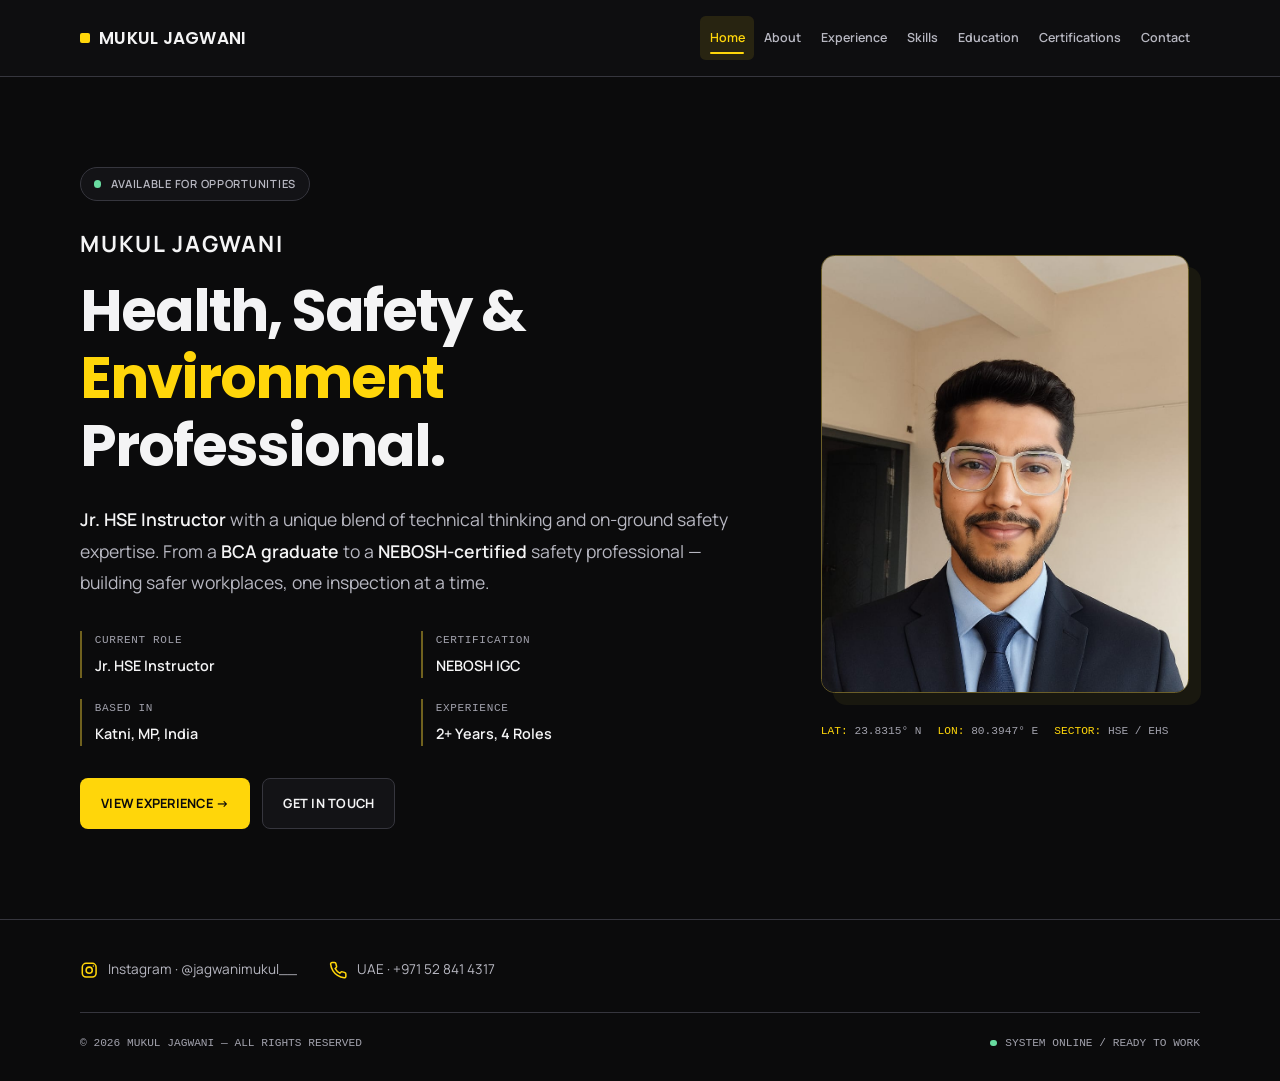
==== commit 7059c930: "Split portfolio into separate pages and update documents and contact details" ====
--- a/index.html
+++ b/index.html
@@ -21,31 +21,33 @@
 <meta name="twitter:description" content="Portfolio of Mukul Jagwani — Jr. HSE Instructor, NEBOSH IGC certified safety professional with a background in Computer Applications.">
 <link rel="icon" href="assets/images/favicon.svg" type="image/svg+xml">
 <link rel="stylesheet" href="assets/css/site.css">
-<script src="assets/js/site.js" defer></script><!-- Add canonical, og:url and an absolute og:image URL only after the live domain is confirmed. -->
+<script src="assets/js/site.js" defer></script>
+<link rel="canonical" href="https://mukuljagwani.github.io/MUKUL.HSE/">
+<meta property="og:url" content="https://mukuljagwani.github.io/MUKUL.HSE/">
 </head>
-<body>
+<body data-page="home">
 
 <a class="skip-link" href="#main-content">Skip to main content</a><!-- NAVIGATION -->
 <nav id="site-nav" aria-label="Main navigation">
   <div class="nav-inner">
-    <a href="#top" class="logo">
+    <a href="index.html" class="logo">
       <span class="logo-dot" aria-hidden="true"></span><span class="logo-text">
       MUKUL JAGWANI
     </span></a>
     <button class="menu-toggle" id="menu-toggle" type="button" aria-controls="primary-links" aria-expanded="false" hidden><span class="menu-icon" aria-hidden="true"><span></span><span></span></span><span id="menu-label">Menu</span></button><ul class="nav-links" id="primary-links">
-      <li><a href="#top" aria-current="location">Home</a></li>
-<li><a href="#about">About</a></li>
-      <li><a href="#experience">Experience</a></li>
-      <li><a href="#skills">Skills</a></li>
-      <li><a href="#education">Education</a></li>
-      <li><a href="#certifications">Certifications</a></li>
-<li><a href="#contact">Contact</a></li>
+      <li><a href="index.html" aria-current="page">Home</a></li>
+      <li><a href="about.html">About</a></li>
+      <li><a href="experience.html">Experience</a></li>
+      <li><a href="skills.html">Skills</a></li>
+      <li><a href="education.html">Education</a></li>
+      <li><a href="certifications.html">Certifications</a></li>
+      <li><a href="contact.html">Contact</a></li>
     </ul>
   </div>
 </nav>
 
-<!-- HERO -->
-<main id="main-content" tabindex="-1"><header class="hero" id="top">
+<main id="main-content" tabindex="-1">
+<header class="hero" id="top">
   <div class="hero-layout">
   <div class="hero-content">
   <div class="hero-tag">
@@ -84,10 +86,10 @@
   </div>
 
   <div class="hero-ctas">
-    <a href="#experience" class="btn btn-primary">
+    <a href="experience.html" class="btn btn-primary">
       VIEW EXPERIENCE →
     </a>
-    <a href="#contact" class="btn btn-ghost">
+    <a href="contact.html" class="btn btn-ghost">
       GET IN TOUCH
     </a>
   </div>
@@ -108,665 +110,15 @@
   </div>
   </div>
 <!-- /hero-layout --></header>
-
-<div class="hazard-bar" aria-hidden="true"></div>
-
-<!-- ABOUT -->
-<section id="about" aria-labelledby="about-title">
-  <div class="section-head reveal">
-    <span class="section-num">01 /</span>
-    <h2 class="section-title" id="about-title">About Me</h2>
+</main>
+<footer>
+  <div class="footer-contact" aria-label="Social and phone links">
+    <a href="https://instagram.com/jagwanimukul__/" target="_blank" rel="noopener"><svg viewBox="0 0 24 24" fill="none" stroke="currentColor" stroke-width="2" aria-hidden="true" focusable="false"><rect x="3" y="3" width="18" height="18" rx="5"></rect><circle cx="12" cy="12" r="4"></circle><circle cx="17.5" cy="6.5" r="1" fill="currentColor" stroke="none"></circle></svg><span>Instagram · @jagwanimukul__</span></a>
+    <a href="tel:+971528414317"><svg viewBox="0 0 24 24" fill="none" stroke="currentColor" stroke-width="2" aria-hidden="true" focusable="false"><path d="M22 16.92v3a2 2 0 0 1-2.18 2 19.79 19.79 0 0 1-8.63-3.07 19.5 19.5 0 0 1-6-6 19.79 19.79 0 0 1-3.07-8.67A2 2 0 0 1 4.11 2h3a2 2 0 0 1 2 1.72 12.84 12.84 0 0 0 .7 2.81 2 2 0 0 1-.45 2.11L8.09 9.91a16 16 0 0 0 6 6l1.27-1.27a2 2 0 0 1 2.11-.45 12.84 12.84 0 0 0 2.81.7A2 2 0 0 1 22 16.92z"></path></svg><span>UAE · +971 52 841 4317</span></a>
   </div>
-
-  <div class="about-grid">
-    <div class="about-text reveal">
-      <p class="lead">A non-traditional path into safety — and that's exactly what makes me different.</p>
-      <p>I started my career with a <strong>Bachelor of Computer Application (BCA)</strong> from Indira Gandhi National Tribal University, which gave me strong analytical thinking, attention to detail, and a process-driven mindset.</p>
-      <p>But I realised my real passion was in <strong>protecting people on the job</strong> — making sure workers go home safe every single day. So I pursued a Post Graduate Diploma in Fire Technology and Industrial Safety, earned my <strong>NEBOSH IGC</strong>, and built a career in HSE.</p>
-      <p>Today I deliver safety training, conduct hazard assessments, manage Permit to Work systems, and help organisations build a real <strong>safety culture</strong> — combining the discipline of my technical background with hands-on field experience at DRDO, solar energy sites, and international events.</p>
-    </div>
-
-    <div class="journey-card reveal">
-      <h3>The Journey</h3>
-      <div class="journey-step">
-        <div class="step-year">2021</div>
-        <div class="step-content">
-          <strong>Higher Secondary (PCM)</strong>
-          St. Paul Sr. Sec. School, Katni — 74%
-        </div>
-      </div>
-      <div class="journey-step">
-        <div class="step-year">2024</div>
-        <div class="step-content">
-          <strong>BCA Graduate</strong>
-          Computer Applications foundation — IGNTU
-        </div>
-      </div>
-      <div class="journey-step">
-        <div class="step-year">2024</div>
-        <div class="step-content">
-          <strong>Pivot to Safety</strong>
-          PG Diploma in Fire Technology &amp; Industrial Safety
-        </div>
-      </div>
-      <div class="journey-step">
-        <div class="step-year">2024-25</div>
-        <div class="step-content">
-          <strong>DRDO Apprenticeship</strong>
-          Safety Engineering at HEMRL Pune
-        </div>
-      </div>
-      <div class="journey-step">
-        <div class="step-year">2025</div>
-        <div class="step-content">
-          <strong>Field Experience</strong>
-          Safety Officer — Rooftop Solar Projects
-        </div>
-      </div>
-      <div class="journey-step">
-        <div class="step-year">NOW</div>
-        <div class="step-content">
-          <strong>Jr. HSE Instructor</strong>
-          Talent Training Institute LLC
-        </div>
-      </div>
-    </div>
-  </div>
-</section>
-
-<!-- EXPERIENCE -->
-<section id="experience" aria-labelledby="experience-title">
-  <div class="section-head reveal">
-    <span class="section-num">02 /</span>
-    <h2 class="section-title" id="experience-title">Experience</h2>
-  </div>
-
-  <div class="timeline">
-    <div class="exp-item current reveal">
-      <div class="exp-header">
-        <div>
-          <h3 class="exp-role">Jr. HSE Instructor</h3>
-          <div class="exp-company">Talent Training Institute LLC <span class="dot"></span> Current Role</div>
-        </div>
-        <div class="exp-date">OCT 2025 — PRESENT</div>
-      </div>
-      <ul class="exp-list">
-        <li>Deliver HSE training programs covering H2S safety standards, Working at Height protocols (OSHA), and operational safety requirements</li>
-        <li>Conduct operator training sessions and practical skill assessments for industry professionals</li>
-        <li>Develop training materials and instructional content aligned with international safety standards and regulatory compliance</li>
-        <li>Facilitate hands-on workshops on hazard identification, emergency response, and safety protocols</li>
-      </ul>
-    </div>
-
-    <div class="exp-item reveal">
-      <div class="exp-header">
-        <div>
-          <h3 class="exp-role">Safety Officer</h3>
-          <div class="exp-company">Artha Energy Resources <span class="dot"></span> Rooftop Solar Projects</div>
-        </div>
-        <div class="exp-date">JUN 2025 — OCT 2025</div>
-      </div>
-      <ul class="exp-list">
-        <li>Conducted daily Toolbox Talks (TBT), safety inductions, and on-site safety training for workers</li>
-        <li>Performed routine safety inspections and internal audits to ensure compliance with safety protocols</li>
-        <li>Monitored site activities, took proactive safety observations, and enforced corrective measures</li>
-        <li>Implemented and oversaw Permit to Work (PTW) systems and fall protection procedures for rooftop solar projects</li>
-        <li>Promoted a strong safety culture by following up on observations across all work fronts</li>
-      </ul>
-    </div>
-
-    <div class="exp-item reveal">
-      <div class="exp-header">
-        <div>
-          <h3 class="exp-role">Apprentice — Safety Engineering Division</h3>
-          <div class="exp-company">DRDO, HEMRL Pune <span class="dot"></span> Government Defence Research</div>
-        </div>
-        <div class="exp-date">DEC 2024 — JUN 2025</div>
-      </div>
-      <ul class="exp-list">
-        <li>Assisted in risk assessments and safety documentation at a high-energy materials research lab</li>
-        <li>Supported internal safety drills and implementation of safety procedures</li>
-        <li>Participated in internal safety audits across the Safety Engineering Division</li>
-        <li>Gained exposure to safety protocols in one of India's premier defence research environments</li>
-      </ul>
-    <div class="experience-docs">
-<a class="doc-view" href="assets/documents/drdo-apprenticeship.pdf" target="_blank" rel="noopener" aria-label="View apprenticeship documents: DRDO HEMRL Apprenticeship">View apprenticeship documents ↗</a><a class="doc-download" href="assets/documents/drdo-apprenticeship.pdf" download="" aria-label="Download: DRDO HEMRL Apprenticeship">Download ↓</a>
-</div>
-</div>
-
-    <article class="exp-item reveal" aria-labelledby="miracles-role"><div class="exp-header">
-<div>
-<h3 class="exp-role" id="miracles-role">Fire Safety Officer</h3>
-<div class="exp-company">Miracles Enterprises <span class="dot" aria-hidden="true"></span> Pune, India</div>
-</div>
-<div class="exp-date">MAR 2023 — APR 2024</div>
-</div>
-<ul class="exp-list">
-<li>Employed as a Fire Safety Officer from 1 March 2023 to 30 April 2024.</li>
-<li>Completed employment with the organisation to pursue further education.</li>
-</ul>
-<div class="experience-docs">
-<a class="doc-view" href="assets/documents/miracles-fire-safety-experience.pdf" target="_blank" rel="noopener" aria-label="View experience certificate: Miracles Enterprises Fire Safety Officer Experience">View experience certificate ↗</a><a class="doc-download" href="assets/documents/miracles-fire-safety-experience.pdf" download="" aria-label="Download: Miracles Enterprises Fire Safety Officer Experience">Download ↓</a>
-</div></article><div class="exp-item reveal">
-      <div class="exp-header">
-        <div>
-          <h3 class="exp-role">Fire Marshal — International Cricket Event</h3>
-          <div class="exp-company">Maharashtra Cricket Association (MCA) <span class="dot"></span> Event Safety</div>
-        </div>
-        <div class="exp-date">EVENT BASED</div>
-      </div>
-      <ul class="exp-list">
-        <li>Served as Fire Marshal during international cricket matches</li>
-        <li>Ensured crowd and facility safety throughout match days</li>
-        <li>Conducted fire safety checks across the stadium premises</li>
-        <li>Supported emergency planning and coordination with on-ground teams</li>
-      </ul>
-    </div>
-  </div>
-<div class="additional-experience" aria-labelledby="technical-experience-title">
-<h3 class="credential-group-heading" id="technical-experience-title">Additional Technical Experience</h3>
-<article class="edu-card reveal" aria-labelledby="bharat-role"><div>
-<h4 class="exp-role" id="bharat-role">Web Development — Virtual Internship</h4>
-<p class="exp-company">Bharat Intern</p>
-<p class="document-note">Completed the Virtual Internship Program in Web Development as an active participant.</p>
-<div class="experience-docs">
-<a class="doc-view" href="assets/documents/bharat-intern-web-development.jpg" target="_blank" rel="noopener" aria-label="View internship certificate: Bharat Intern Web Development Internship" data-image-viewer="" data-title="Bharat Intern Web Development Internship">View internship certificate ↗</a><a class="doc-download" href="assets/documents/bharat-intern-web-development.jpg" download="" aria-label="Download: Bharat Intern Web Development Internship">Download ↓</a>
-</div>
-</div>
-<div class="exp-date">10 OCT 2023 — 10 NOV 2023</div></article>
-</div></section>
-
-<div class="hazard-bar" aria-hidden="true"></div>
-
-<!-- SKILLS -->
-<section id="skills" aria-labelledby="skills-title">
-  <div class="section-head reveal">
-    <span class="section-num">03 /</span>
-    <h2 class="section-title" id="skills-title">Skills &amp; Expertise</h2>
-  </div>
-
-  <div class="skills-grid">
-    <div class="skill-card reveal">
-      <div class="icon">
-        <svg viewbox="0 0 24 24" fill="none" stroke="currentColor" stroke-width="2" width="22" height="22" aria-hidden="true" focusable="false"><path d="M12 22s8-4 8-10V5l-8-3-8 3v7c0 6 8 10 8 10z"></path></svg>
-      </div>
-      <h3>Risk &amp; Hazard Management</h3>
-      <div class="skill-tags">
-        <span class="skill-tag">HIRA</span>
-        <span class="skill-tag">JSA</span>
-        <span class="skill-tag">Risk Assessment</span>
-        <span class="skill-tag">Safety Audits</span>
-        <span class="skill-tag">Site Inspections</span>
-      </div>
-    </div>
-
-    <div class="skill-card reveal">
-      <div class="icon">
-        <svg viewbox="0 0 24 24" fill="none" stroke="currentColor" stroke-width="2" width="22" height="22" aria-hidden="true" focusable="false"><path d="M9 12l2 2 4-4"></path><circle cx="12" cy="12" r="10"></circle></svg>
-      </div>
-      <h3>Permit &amp; Compliance</h3>
-      <div class="skill-tags">
-        <span class="skill-tag">Permit to Work (PTW)</span>
-        <span class="skill-tag">ISO 45001:2018</span>
-        <span class="skill-tag">ISO 14001:2015</span>
-        <span class="skill-tag">OSHA Standards</span>
-      </div>
-    </div>
-
-    <div class="skill-card reveal">
-      <div class="icon">
-        <svg viewbox="0 0 24 24" fill="none" stroke="currentColor" stroke-width="2" width="22" height="22" aria-hidden="true" focusable="false"><path d="M13 2L3 14h9l-1 8 10-12h-9l1-8z"></path></svg>
-      </div>
-      <h3>Height &amp; Specialty Safety</h3>
-      <div class="skill-tags">
-        <span class="skill-tag">Working at Height</span>
-        <span class="skill-tag">Rooftop Solar Safety</span>
-        <span class="skill-tag">Fall Protection</span>
-        <span class="skill-tag">H2S Safety</span>
-      </div>
-    </div>
-
-    <div class="skill-card reveal">
-      <div class="icon">
-        <svg viewbox="0 0 24 24" fill="none" stroke="currentColor" stroke-width="2" width="22" height="22" aria-hidden="true" focusable="false"><path d="M3 9l9-7 9 7v11a2 2 0 0 1-2 2H5a2 2 0 0 1-2-2z"></path><polyline points="9 22 9 12 15 12 15 22"></polyline></svg>
-      </div>
-      <h3>Emergency Response</h3>
-      <div class="skill-tags">
-        <span class="skill-tag">Fire Safety</span>
-        <span class="skill-tag">First Aid</span>
-        <span class="skill-tag">Emergency Drills</span>
-        <span class="skill-tag">Crowd Safety</span>
-      </div>
-    </div>
-
-    <div class="skill-card reveal">
-      <div class="icon">
-        <svg viewbox="0 0 24 24" fill="none" stroke="currentColor" stroke-width="2" width="22" height="22" aria-hidden="true" focusable="false"><path d="M17 21v-2a4 4 0 0 0-4-4H5a4 4 0 0 0-4 4v2"></path><circle cx="9" cy="7" r="4"></circle><path d="M23 21v-2a4 4 0 0 0-3-3.87"></path><path d="M16 3.13a4 4 0 0 1 0 7.75"></path></svg>
-      </div>
-      <h3>Training &amp; Communication</h3>
-      <div class="skill-tags">
-        <span class="skill-tag">Toolbox Talks</span>
-        <span class="skill-tag">HSE Training</span>
-        <span class="skill-tag">Safety Induction</span>
-        <span class="skill-tag">BBS Management</span>
-        <span class="skill-tag">Team Leadership</span>
-      </div>
-    </div>
-
-    <div class="skill-card reveal">
-      <div class="icon">
-        <svg viewbox="0 0 24 24" fill="none" stroke="currentColor" stroke-width="2" width="22" height="22" aria-hidden="true" focusable="false"><polyline points="16 18 22 12 16 6"></polyline><polyline points="8 6 2 12 8 18"></polyline></svg>
-      </div>
-      <h3>Technical Foundation (BCA)</h3>
-      <div class="skill-tags">
-        <span class="skill-tag">Documentation</span>
-        <span class="skill-tag">MS Office</span>
-        <span class="skill-tag">Data Analysis</span>
-        <span class="skill-tag">Digital Reporting</span>
-      </div>
-    </div>
-  </div>
-</section>
-
-<!-- EDUCATION -->
-<section id="education" aria-labelledby="education-title">
-  <div class="section-head reveal">
-    <span class="section-num">04 /</span>
-    <h2 class="section-title" id="education-title">Education</h2>
-  </div>
-
-  <div class="edu-grid">
-    <div class="edu-card reveal">
-      <div>
-        <h3 class="edu-degree">Post Graduate Diploma in Fire Technology &amp; Industrial Safety (FTIS)</h3>
-        <div class="edu-school">Parmanand College of Fire Engineering and Safety Management, Pune</div>
-        <div class="edu-docs">
-          <div class="edu-doc-group">
-<a class="edu-doc-btn" href="assets/documents/ftis-certificate.jpg" data-image-viewer="" target="_blank" rel="noopener" data-title="GOI Certificate">
-            <svg viewbox="0 0 24 24" fill="none" stroke="currentColor" stroke-width="2" aria-hidden="true" focusable="false"><rect x="3" y="3" width="18" height="18" rx="2"></rect><path d="M9 9h6M9 12h6M9 15h4"></path></svg>
-            GOI Certificate
-          </a>
-          <a class="doc-download" href="assets/documents/ftis-certificate.jpg" download="" aria-label="Download: GOI Certificate">Download ↓</a>
-</div>
-<div class="edu-doc-group">
-<a class="edu-doc-btn" href="assets/documents/ftis-marksheet.jpg" data-image-viewer="" target="_blank" rel="noopener" data-title="Marksheet · 851/1000">
-            <svg viewbox="0 0 24 24" fill="none" stroke="currentColor" stroke-width="2" aria-hidden="true" focusable="false"><path d="M14 2H6a2 2 0 0 0-2 2v16a2 2 0 0 0 2 2h12a2 2 0 0 0 2-2V8z"></path><polyline points="14 2 14 8 20 8"></polyline></svg>
-            Marksheet · 851/1000
-          </a>
-        <a class="doc-download" href="assets/documents/ftis-marksheet.jpg" download="" aria-label="Download: Marksheet · 851/1000">Download ↓</a>
-</div>
-<div class="edu-doc-group">
-<a class="doc-view" href="assets/documents/ftis-bonafide-certificate.pdf" target="_blank" rel="noopener" aria-label="Bonafide Certificate: PG FTIS Bonafide Certificate">Bonafide Certificate ↗</a><a class="doc-download" href="assets/documents/ftis-bonafide-certificate.pdf" download="" aria-label="Download: PG FTIS Bonafide Certificate">Download ↓</a>
-</div>
-</div>
-      </div>
-      <div class="edu-meta">
-        <div class="edu-year">2024 — 2025</div>
-        <div class="edu-grade">RESULT: FIRST DIVISION</div>
-      </div>
-    </div>
-
-    <div class="edu-card reveal">
-      <div>
-        <h3 class="edu-degree">Bachelor of Computer Application (BCA)</h3>
-        <div class="edu-school">Indira Gandhi National Tribal University, Amarkantak</div>
-        <div class="edu-docs">
-          <div class="edu-doc-group">
-<a class="edu-doc-btn" href="assets/documents/bca-certificate.pdf" target="_blank" rel="noopener" aria-label="View Certificate: Bachelor of Computer Application (BCA)">
-            <svg viewbox="0 0 24 24" fill="none" stroke="currentColor" stroke-width="2" aria-hidden="true" focusable="false"><path d="M14 2H6a2 2 0 0 0-2 2v16a2 2 0 0 0 2 2h12a2 2 0 0 0 2-2V8z"></path><polyline points="14 2 14 8 20 8"></polyline></svg>
-            View Certificate
-          </a>
-        <a class="doc-download" href="assets/documents/bca-certificate.pdf" download="" aria-label="Download: Bachelor of Computer Application (BCA)">Download ↓</a>
-</div>
-<div class="edu-doc-group">
-<a class="doc-view" href="assets/documents/bca-degree-certificate.pdf" target="_blank" rel="noopener" aria-label="BCA Degree Certificate: Bachelor of Computer Applications Degree Certificate">BCA Degree Certificate ↗</a><a class="doc-download" href="assets/documents/bca-degree-certificate.pdf" download="" aria-label="Download: Bachelor of Computer Applications Degree Certificate">Download ↓</a>
-</div>
-</div>
-      <p class="document-note">Degree certificate issued 12 February 2026 · First Division, examination year 2024</p>
-</div>
-      <div class="edu-meta">
-        <div class="edu-year">2021 — 2024</div>
-        <div class="edu-grade">GRADE: A+</div>
-      </div>
-    </div>
-
-    <div class="edu-card reveal">
-      <div>
-        <h3 class="edu-degree">Higher Secondary — PCM (Physics, Chemistry, Maths)</h3>
-        <div class="edu-school">St. Paul Sr. Sec. School, Katni</div>
-      </div>
-      <div class="edu-meta">
-        <div class="edu-year">2021</div>
-        <div class="edu-grade">SCORE: 74%</div>
-      </div>
-    </div>
-  </div>
-</section>
-
-<div class="hazard-bar" aria-hidden="true"></div>
-
-<!-- CERTIFICATIONS -->
-<section id="certifications" aria-labelledby="certifications-title">
-  <div class="section-head reveal">
-    <span class="section-num">05 /</span>
-    <h2 class="section-title" id="certifications-title">Certifications</h2>
-  </div>
-
-  <div class="credential-group" aria-labelledby="tutor-approval-title">
-<h3 class="credential-group-heading" id="tutor-approval-title">Tutor Approval</h3>
-<article class="approval-card reveal" aria-labelledby="highfield-approval-title"><p class="credential-type">TUTOR APPROVAL</p>
-<h4 id="highfield-approval-title">Highfield Qualifications — Registered and Approved Tutor</h4>
-<p class="approval-description">Registered and approved to deliver training and examinations leading to Highfield qualifications.</p>
-<p class="credential-meta">Registered 21 August 2026 · Approval scope letter dated 25 September 2026 · Talent Training Institute L.L.C</p>
-<div class="approval-documents">
-<div class="edu-doc-group">
-<a class="doc-view" href="assets/documents/highfield-tutor-approval-certificate.pdf" target="_blank" rel="noopener" aria-label="View tutor certificate: Highfield Registered and Approved Tutor">View tutor certificate ↗</a><a class="doc-download" href="assets/documents/highfield-tutor-approval-certificate.pdf" download="" aria-label="Download: Highfield Registered and Approved Tutor">Download ↓</a>
-</div>
-<div class="edu-doc-group">
-<a class="doc-view" href="assets/documents/highfield-tutor-approval-scope.pdf" target="_blank" rel="noopener" aria-label="View approval letter: Highfield Tutor Approval Scope">View approval letter ↗</a><a class="doc-download" href="assets/documents/highfield-tutor-approval-scope.pdf" download="" aria-label="Download: Highfield Tutor Approval Scope">Download ↓</a>
-</div>
-</div>
-<details class="approval-scope"><summary>Approved training scope — 18 qualifications</summary><p class="document-note">Qualifications covered by the nominated tutor approval letter dated 25 September 2026.</p>
-<ul class="scope-list">
-<li>Highfield Level 1 International Award in Fire Safety</li>
-<li>Highfield Level 1 International Award in Health and Safety for Construction Labourers and Site Visitors</li>
-<li>Highfield Level 1 International Award in Principles of Health and Safety</li>
-<li>Highfield Level 1 International Award in Safe Moving and Handling</li>
-<li>Highfield Level 1 International Award in Work at Height</li>
-<li>Highfield Level 1 International Award in Working in Confined Spaces</li>
-<li>Highfield Level 2 International Award in Fire Safety</li>
-<li>Highfield Level 2 International Award in Fire Safety for Fire Wardens (April 2025)</li>
-<li>Highfield Level 2 International Award in Health and Safety in the Workplace</li>
-<li>Highfield Level 2 International Award in Risk Assessment</li>
-<li>Highfield Level 2 International Award in the Control of Substances Hazardous to Health (COSHH)</li>
-<li>Highfield Level 2 International Award in Work at Height</li>
-<li>Highfield Level 3 International Award in Accident and Incident Investigation</li>
-<li>Highfield Level 3 International Award in Delivering Training</li>
-<li>Highfield Level 3 International Award in Health and Safety for Accommodation Supervisors</li>
-<li>Highfield Level 3 International Award in Health and Safety for Construction Supervisors</li>
-<li>Highfield Level 3 International Award in Health and Safety in the Workplace</li>
-<li>Highfield Level 4 International Award in Health and Safety in the Workplace</li>
-</ul></details></article>
-</div>
-<div class="credential-group" aria-labelledby="safety-credentials-title">
-<h3 class="credential-group-heading" id="safety-credentials-title">Safety Qualifications &amp; Training</h3>
-<div class="cert-grid">
-    <article class="cert-card reveal" aria-labelledby="certificate-1-title"><div class="cert-main">
-<div class="cert-badge" aria-hidden="true">N</div>
-      <div>
-        <h4 id="certificate-1-title">NEBOSH International General Certificate</h4>
-        <p>Occupational Health &amp; Safety</p>
-      </div>
-    </div>
-<div class="doc-actions">
-<a class="doc-view" href="assets/documents/nebosh-igc.pdf" target="_blank" rel="noopener" aria-label="View certificate: NEBOSH International General Certificate">View certificate ↗</a><a class="doc-download" href="assets/documents/nebosh-igc.pdf" download="" aria-label="Download: NEBOSH International General Certificate">Download ↓</a>
-</div></article>
-    <article class="cert-card reveal" aria-labelledby="certificate-2-title"><div class="cert-main">
-<div class="cert-badge" aria-hidden="true">ISO</div>
-      <div>
-        <h4 id="certificate-2-title">ISO 45001:2018</h4>
-        <p>Occupational Health &amp; Safety Mgmt</p>
-      <p class="credential-meta">Lead Auditor Training Course · TVE International Academy Pvt. Ltd. · Issued 13 January 2025</p>
-</div>
-    </div>
-<div class="doc-actions">
-<a class="doc-view" href="assets/documents/iso-45001-2018.pdf" target="_blank" rel="noopener" aria-label="View certificate: ISO 45001:2018">View certificate ↗</a><a class="doc-download" href="assets/documents/iso-45001-2018.pdf" download="" aria-label="Download: ISO 45001:2018">Download ↓</a>
-</div></article>
-    <article class="cert-card reveal" aria-labelledby="certificate-3-title"><div class="cert-main">
-<div class="cert-badge" aria-hidden="true">ISO</div>
-      <div>
-        <h4 id="certificate-3-title">ISO 14001:2015</h4>
-        <p>Environmental Management &amp; Sustainability</p>
-      </div>
-    </div>
-<div class="doc-actions">
-<a class="doc-view" href="assets/documents/iso-14001-2015.pdf" target="_blank" rel="noopener" aria-label="View certificate: ISO 14001:2015">View certificate ↗</a><a class="doc-download" href="assets/documents/iso-14001-2015.pdf" download="" aria-label="Download: ISO 14001:2015">Download ↓</a>
-</div></article>
-    <article class="cert-card reveal" aria-labelledby="certificate-4-title"><div class="cert-main">
-<div class="cert-badge" aria-hidden="true">+</div>
-      <div>
-        <h4 id="certificate-4-title">First Aid at Work</h4>
-        <p>Emergency Response Certification</p>
-      </div>
-    </div>
-<div class="doc-actions">
-<a class="doc-view" href="assets/documents/first-aid-at-work.pdf" target="_blank" rel="noopener" aria-label="View certificate: First Aid at Work">View certificate ↗</a><a class="doc-download" href="assets/documents/first-aid-at-work.pdf" download="" aria-label="Download: First Aid at Work">Download ↓</a>
-</div></article>
-    <article class="cert-card reveal" aria-labelledby="certificate-5-title"><div class="cert-main">
-<div class="cert-badge" aria-hidden="true">MOC</div>
-      <div>
-        <h4 id="certificate-5-title">Management of Change in Process Safety</h4>
-        <p>Process Industries</p>
-      </div>
-    </div>
-<div class="doc-actions">
-<a class="doc-view" href="assets/documents/management-of-change.pdf" target="_blank" rel="noopener" aria-label="View certificate: Management of Change in Process Safety">View certificate ↗</a><a class="doc-download" href="assets/documents/management-of-change.pdf" download="" aria-label="Download: Management of Change in Process Safety">Download ↓</a>
-</div></article>
-    <article class="cert-card reveal" aria-labelledby="certificate-6-title"><div class="cert-main">
-<div class="cert-badge" aria-hidden="true">RA</div>
-      <div>
-        <h4 id="certificate-6-title">Principles of Risk Assessment</h4>
-        <p>Certified Practitioner</p>
-      </div>
-    </div>
-<div class="doc-actions">
-<a class="doc-view" href="assets/documents/principles-risk-assessment.pdf" target="_blank" rel="noopener" aria-label="View certificate: Principles of Risk Assessment">View certificate ↗</a><a class="doc-download" href="assets/documents/principles-risk-assessment.pdf" download="" aria-label="Download: Principles of Risk Assessment">Download ↓</a>
-</div></article>
-    <article class="cert-card reveal" aria-labelledby="certificate-7-title"><div class="cert-main">
-<div class="cert-badge" aria-hidden="true">BBS</div>
-      <div>
-        <h4 id="certificate-7-title">Behaviour-Based Safety Management</h4>
-        <p>Workplace Safety Culture</p>
-      </div>
-    </div>
-<div class="doc-actions">
-<a class="doc-view" href="assets/documents/behaviour-based-safety.pdf" target="_blank" rel="noopener" aria-label="View certificate: Behaviour-Based Safety Management">View certificate ↗</a><a class="doc-download" href="assets/documents/behaviour-based-safety.pdf" download="" aria-label="Download: Behaviour-Based Safety Management">Download ↓</a>
-</div></article>
-    <article class="cert-card reveal" aria-labelledby="certificate-8-title"><div class="cert-main">
-<div class="cert-badge" aria-hidden="true">TOT</div>
-      <div>
-        <h4 id="certificate-8-title">Introduction to Training of Trainers</h4>
-        <p>Alison (UK)</p>
-      </div>
-    </div>
-<div class="doc-actions">
-<a class="doc-view" href="assets/documents/training-of-trainers.pdf" target="_blank" rel="noopener" aria-label="View certificate: Introduction to Training of Trainers">View certificate ↗</a><a class="doc-download" href="assets/documents/training-of-trainers.pdf" download="" aria-label="Download: Introduction to Training of Trainers">Download ↓</a>
-</div></article>
-    <article class="cert-card reveal" aria-labelledby="certificate-9-title"><div class="cert-main">
-<div class="cert-badge" aria-hidden="true">GOI</div>
-      <div>
-        <h4 id="certificate-9-title">DRDO Apprenticeship — Safety Engineering</h4>
-        <p>HEMRL Pune · Govt. of India</p>
-      </div>
-    </div>
-<div class="doc-actions">
-<a class="doc-view" href="assets/documents/drdo-apprenticeship.pdf" target="_blank" rel="noopener" aria-label="View certificate: DRDO Apprenticeship — Safety Engineering">View certificate ↗</a><a class="doc-download" href="assets/documents/drdo-apprenticeship.pdf" download="" aria-label="Download: DRDO Apprenticeship — Safety Engineering">Download ↓</a>
-</div></article>
-    <article class="cert-card reveal" aria-labelledby="certificate-10-title"><div class="cert-main">
-<div class="cert-badge" aria-hidden="true">PG</div>
-      <div>
-        <h4 id="certificate-10-title">PG Diploma — Fire Technology &amp; Industrial Safety</h4>
-        <p>Ministry of MSME · Govt. of India · First Division</p>
-      </div>
-    </div>
-<div class="doc-actions">
-<a class="doc-view" href="assets/documents/ftis-certificate.jpg" target="_blank" rel="noopener" aria-label="View certificate: PG Diploma — Fire Technology &amp; Industrial Safety" data-image-viewer="" data-title="PG Diploma — Fire Technology &amp; Industrial Safety">View certificate ↗</a><a class="doc-download" href="assets/documents/ftis-certificate.jpg" download="" aria-label="Download: PG Diploma — Fire Technology &amp; Industrial Safety">Download ↓</a>
-</div></article>
-  <article class="cert-card reveal" aria-labelledby="fire-safety-management-title"><div class="cert-main">
-<div class="cert-badge" aria-hidden="true">FIRE</div>
-<div>
-<p class="credential-type">Participation certificate</p>
-<h4 id="fire-safety-management-title">Fire Safety Management</h4>
-<p>Self-guided online course · ITCILO — International Training Centre</p>
-<p class="credential-meta">28 August 2026</p>
-</div>
-</div>
-<div class="doc-actions">
-<a class="doc-view" href="assets/documents/fire-safety-management-itcilo.pdf" target="_blank" rel="noopener" aria-label="View certificate: Fire Safety Management">View certificate ↗</a><a class="doc-download" href="assets/documents/fire-safety-management-itcilo.pdf" download="" aria-label="Download: Fire Safety Management">Download ↓</a>
-</div></article><article class="cert-card reveal" aria-labelledby="working-at-height-assessment-title"><div class="cert-main">
-<div class="cert-badge" aria-hidden="true">WAH</div>
-<div>
-<p class="credential-type">Assessment record</p>
-<h4 id="working-at-height-assessment-title">Working at Height (Short Course)</h4>
-<p>OHSC · Assignment 1 · Overall Grade: Pass</p>
-<p class="credential-meta">Graded 25 August 2026</p>
-</div>
-</div>
-<div class="doc-actions">
-<a class="doc-view" href="assets/documents/working-at-height-assignment-result.pdf" target="_blank" rel="noopener" aria-label="View marking sheet: Working at Height (Short Course)">View marking sheet ↗</a><a class="doc-download" href="assets/documents/working-at-height-assignment-result.pdf" download="" aria-label="Download: Working at Height (Short Course)">Download ↓</a>
-</div></article><article class="cert-card reveal" aria-labelledby="led-insect-monitoring-title"><div class="cert-main">
-<div class="cert-badge" aria-hidden="true">CPD</div>
-<div>
-<p class="credential-type">CPD training</p>
-<h4 id="led-insect-monitoring-title">Using LED insect light traps for data-led flying insect monitoring and control</h4>
-<p>Highfield Qualifications · 1.5 CPD points</p>
-<p class="credential-meta">9 September 2026</p>
-</div>
-</div>
-<div class="doc-actions">
-<a class="doc-view" href="assets/documents/highfield-led-insect-light-traps-cpd.pdf" target="_blank" rel="noopener" aria-label="View certificate: Using LED insect light traps for data-led flying insect monitoring and control">View certificate ↗</a><a class="doc-download" href="assets/documents/highfield-led-insect-light-traps-cpd.pdf" download="" aria-label="Download: Using LED insect light traps for data-led flying insect monitoring and control">Download ↓</a>
-</div></article>
-</div>
-</div>
-<div class="credential-group" aria-labelledby="sustainability-credentials-title">
-<h3 class="credential-group-heading" id="sustainability-credentials-title">Sustainability &amp; ESG</h3>
-<div class="cert-grid">
-<article class="cert-card reveal" aria-labelledby="sustainability-esg-title"><div class="cert-main">
-<div class="cert-badge" aria-hidden="true">ESG</div>
-<div>
-<p class="credential-type">Course completion</p>
-<h4 id="sustainability-esg-title">Certificate Course in Sustainability and Corporate ESG</h4>
-<p>Reliance Foundation Skilling Academy · Skill India Digital Hub</p>
-<p class="credential-meta">23 September 2025 · 60 hours</p>
-</div>
-</div>
-<div class="doc-actions">
-<a class="doc-view" href="assets/documents/sustainability-corporate-esg.pdf" target="_blank" rel="noopener" aria-label="View certificate: Certificate Course in Sustainability and Corporate ESG">View certificate ↗</a><a class="doc-download" href="assets/documents/sustainability-corporate-esg.pdf" download="" aria-label="Download: Certificate Course in Sustainability and Corporate ESG">Download ↓</a>
-</div></article><article class="cert-card reveal" aria-labelledby="net-zero-101-title"><div class="cert-main">
-<div class="cert-badge" aria-hidden="true">UNU</div>
-<div>
-<p class="credential-type">Course completion</p>
-<h4 id="net-zero-101-title">Net Zero 101: What, Why and How</h4>
-<p>United Nations University — Institute for the Advanced Study of Sustainability (UNU-IAS)</p>
-<p class="credential-meta">19 September 2026</p>
-</div>
-</div>
-<div class="doc-actions">
-<a class="doc-view" href="assets/documents/unu-ias-net-zero-101.pdf" target="_blank" rel="noopener" aria-label="View certificate: Net Zero 101: What, Why and How">View certificate ↗</a><a class="doc-download" href="assets/documents/unu-ias-net-zero-101.pdf" download="" aria-label="Download: Net Zero 101: What, Why and How">Download ↓</a>
-</div></article>
-</div>
-</div>
-<div class="credential-group" aria-labelledby="digital-credentials-title">
-<h3 class="credential-group-heading" id="digital-credentials-title">Digital Skills &amp; AI</h3>
-<div class="cert-grid">
-<article class="cert-card reveal" aria-labelledby="one-million-prompters-title"><div class="cert-main">
-<div class="cert-badge" aria-hidden="true">AI</div>
-<div>
-<p class="credential-type">Initiative completion</p>
-<h4 id="one-million-prompters-title">One Million Prompters</h4>
-<p>Dubai Centre for Artificial Intelligence · Dubai Future Foundation · Prompt engineering for AI systems</p>
-</div>
-</div>
-<div class="doc-actions">
-<a class="doc-view" href="assets/documents/one-million-prompters.pdf" target="_blank" rel="noopener" aria-label="View certificate: One Million Prompters">View certificate ↗</a><a class="doc-download" href="assets/documents/one-million-prompters.pdf" download="" aria-label="Download: One Million Prompters">Download ↓</a>
-</div></article><article class="cert-card reveal" aria-labelledby="ai-tools-claude-title"><div class="cert-main">
-<div class="cert-badge" aria-hidden="true">AI</div>
-<div>
-<p class="credential-type">Workshop completion</p>
-<h4 id="ai-tools-claude-title">AI Tools &amp; Claude Workshop</h4>
-<p>be10x</p>
-<p class="credential-meta">31 August 2026</p>
-</div>
-</div>
-<div class="doc-actions">
-<a class="doc-view" href="assets/documents/be10x-ai-tools-claude-2026.pdf" target="_blank" rel="noopener" aria-label="View certificate: AI Tools &amp; Claude Workshop">View certificate ↗</a><a class="doc-download" href="assets/documents/be10x-ai-tools-claude-2026.pdf" download="" aria-label="Download: AI Tools &amp; Claude Workshop">Download ↓</a>
-</div></article><article class="cert-card reveal" aria-labelledby="ai-tools-2023-title"><div class="cert-main">
-<div class="cert-badge" aria-hidden="true">AI</div>
-<div>
-<p class="credential-type">Workshop completion</p>
-<h4 id="ai-tools-2023-title">1-Day AI Tools Workshop</h4>
-<p>be10x</p>
-<p class="credential-meta">3 December 2023</p>
-</div>
-</div>
-<div class="doc-actions">
-<a class="doc-view" href="assets/documents/be10x-ai-tools-workshop-2023.pdf" target="_blank" rel="noopener" aria-label="View certificate: 1-Day AI Tools Workshop">View certificate ↗</a><a class="doc-download" href="assets/documents/be10x-ai-tools-workshop-2023.pdf" download="" aria-label="Download: 1-Day AI Tools Workshop">Download ↓</a>
-</div></article>
-</div>
-</div>
-<div class="credential-group" aria-labelledby="participation-credentials-title">
-<h3 class="credential-group-heading" id="participation-credentials-title">Participation &amp; Commitments</h3>
-<div class="cert-grid">
-<article class="cert-card reveal" aria-labelledby="qeh-webinar-title"><div class="cert-main">
-<div class="cert-badge" aria-hidden="true">QEH</div>
-<div>
-<p class="credential-type">Webinar participation</p>
-<h4 id="qeh-webinar-title">Want to Become a QEH Professional?</h4>
-<p>TVE International Academy Pvt Ltd</p>
-<p class="credential-meta">21 September 2025</p>
-</div>
-</div>
-<div class="doc-actions">
-<a class="doc-view" href="assets/documents/qeh-professional-webinar.png" target="_blank" rel="noopener" aria-label="View certificate: Want to Become a QEH Professional?" data-image-viewer="" data-title="Want to Become a QEH Professional?">View certificate ↗</a><a class="doc-download" href="assets/documents/qeh-professional-webinar.png" download="" aria-label="Download: Want to Become a QEH Professional?">Download ↓</a>
-</div></article><article class="cert-card reveal" aria-labelledby="trinetra-cyber-security-title"><div class="cert-main">
-<div class="cert-badge" aria-hidden="true">TECH</div>
-<div>
-<p class="credential-type">Event participation</p>
-<h4 id="trinetra-cyber-security-title">Trinetra - Talk on Cyber Security</h4>
-<p>Tech Invent 2021 · Chandigarh University</p>
-<p class="credential-meta">2021</p>
-</div>
-</div>
-<div class="doc-actions">
-<a class="doc-view" href="assets/documents/trinetra-cyber-security-participation.png" target="_blank" rel="noopener" aria-label="View certificate: Trinetra - Talk on Cyber Security" data-image-viewer="" data-title="Trinetra - Talk on Cyber Security">View certificate ↗</a><a class="doc-download" href="assets/documents/trinetra-cyber-security-participation.png" download="" aria-label="Download: Trinetra - Talk on Cyber Security">Download ↓</a>
-</div></article><article class="cert-card reveal" aria-labelledby="environment-pledge-title"><div class="cert-main">
-<div class="cert-badge" aria-hidden="true">ENV</div>
-<div>
-<p class="credential-type">Pledge certificate</p>
-<h4 id="environment-pledge-title">Lifestyle for the Environment Pledge</h4>
-<p>Ministry of Environment, Forest and Climate Change · MyGov</p>
-<p class="credential-meta">19 April 2023</p>
-</div>
-</div>
-<div class="doc-actions">
-<a class="doc-view" href="assets/documents/lifestyle-for-environment-pledge.pdf" target="_blank" rel="noopener" aria-label="View certificate: Lifestyle for the Environment Pledge">View certificate ↗</a><a class="doc-download" href="assets/documents/lifestyle-for-environment-pledge.pdf" download="" aria-label="Download: Lifestyle for the Environment Pledge">Download ↓</a>
-</div></article>
-</div>
-</div></section>
-
-<!-- CONTACT -->
-<section id="contact" aria-labelledby="contact-title">
-  <div class="contact-section reveal">
-    <h2 id="contact-title">Let's Build A Safer Workplace.</h2>
-    <p>Looking for a Safety Officer, HSE Officer, or HSE Trainer who brings both discipline and field experience? Let's talk.</p>
-    <div class="contact-list">
-      <a href="mailto:mukuljagwani12@gmail.com" class="contact-item">
-        <svg viewbox="0 0 24 24" fill="none" stroke="currentColor" stroke-width="2" aria-hidden="true" focusable="false"><path d="M4 4h16c1.1 0 2 .9 2 2v12c0 1.1-.9 2-2 2H4c-1.1 0-2-.9-2-2V6c0-1.1.9-2 2-2z"></path><polyline points="22,6 12,13 2,6"></polyline></svg><span>
-        mukuljagwani12@gmail.com
-      </span></a>
-      <a href="tel:+917489130613" class="contact-item">
-        <svg viewbox="0 0 24 24" fill="none" stroke="currentColor" stroke-width="2" aria-hidden="true" focusable="false"><path d="M22 16.92v3a2 2 0 0 1-2.18 2 19.79 19.79 0 0 1-8.63-3.07 19.5 19.5 0 0 1-6-6 19.79 19.79 0 0 1-3.07-8.67A2 2 0 0 1 4.11 2h3a2 2 0 0 1 2 1.72 12.84 12.84 0 0 0 .7 2.81 2 2 0 0 1-.45 2.11L8.09 9.91a16 16 0 0 0 6 6l1.27-1.27a2 2 0 0 1 2.11-.45 12.84 12.84 0 0 0 2.81.7A2 2 0 0 1 22 16.92z"></path></svg><span>
-        +91 7489130613
-      </span></a>
-      <a href="https://maps.google.com/?q=Katni,Madhya+Pradesh,India" target="_blank" rel="noopener" class="contact-item">
-        <svg viewbox="0 0 24 24" fill="none" stroke="currentColor" stroke-width="2" aria-hidden="true" focusable="false"><path d="M21 10c0 7-9 13-9 13s-9-6-9-13a9 9 0 0 1 18 0z"></path><circle cx="12" cy="10" r="3"></circle></svg><span>
-        Katni, Madhya Pradesh
-      </span></a>
-      <a href="https://www.linkedin.com/in/mukuljagwani" target="_blank" rel="noopener" class="contact-item">
-        <svg viewbox="0 0 24 24" fill="none" stroke="currentColor" stroke-width="2" aria-hidden="true" focusable="false"><path d="M16 8a6 6 0 0 1 6 6v7h-4v-7a2 2 0 0 0-2-2 2 2 0 0 0-2 2v7h-4v-7a6 6 0 0 1 6-6z"></path><rect x="2" y="9" width="4" height="12"></rect><circle cx="4" cy="4" r="2"></circle></svg><span>
-        linkedin.com/in/mukuljagwani
-      </span></a>
-    </div>
-  </div>
-</section>
-
-</main><footer>
   <div class="footer-inner">
     <div>© 2026 MUKUL JAGWANI — ALL RIGHTS RESERVED</div>
-    <div class="status">
-      <span class="status-dot" aria-hidden="true"></span>
-      SYSTEM ONLINE / READY TO WORK
-    </div>
+    <div class="status"><span class="status-dot" aria-hidden="true"></span>SYSTEM ONLINE / READY TO WORK</div>
   </div>
 </footer>
 
--- a/assets/css/site.css
+++ b/assets/css/site.css
@@ -142,7 +142,7 @@
   text-decoration: none;
   transition: color .18s, background-color .18s;
 }
-.nav-links a[aria-current="location"] { color: var(--hazard); background: #282411; }
+.nav-links a[aria-current="page"] { color: var(--hazard); background: #282411; }
 @media (min-width: 64rem) {
   #site-nav { position: sticky; }
   .nav-inner { grid-template-columns: auto minmax(0, 1fr); gap: 1.5rem; }
@@ -259,7 +259,7 @@
 .about-text p:last-child { margin-bottom: 0; }
 .about-text .lead { color: var(--text); font-size: clamp(1.2rem, 2vw, 1.4rem); line-height: 1.6; margin-bottom: 1.25rem; }
 .journey-card { padding: clamp(1.15rem, 3vw, 2rem); background: var(--bg-soft); border: 1px solid var(--line); border-top: 2px solid var(--hazard); border-radius: .7rem; }
-.journey-card h3 { font-family: "Poppins", system-ui, sans-serif; color: var(--hazard); font-size: 1.1rem; font-weight: 600; margin-bottom: 1rem; }
+.journey-card h2 { font-family: "Poppins", system-ui, sans-serif; color: var(--hazard); font-size: 1.1rem; font-weight: 600; margin-bottom: 1rem; }
 .journey-step { display: grid; grid-template-columns: 4.3rem minmax(0, 1fr); gap: .9rem; padding-block: .85rem; border-bottom: 1px solid var(--line); }
 .journey-step:last-child { border-bottom: 0; padding-bottom: 0; }
 .step-year { font-family: var(--mono); font-size: .78rem; color: var(--text-mute); padding-top: .15rem; }
@@ -289,7 +289,7 @@
 .skills-grid { display: grid; grid-template-columns: repeat(auto-fit, minmax(min(100%, 18rem), 1fr)); gap: 1rem; }
 .skill-card { min-width: 0; border: 1px solid var(--line); border-radius: .7rem; padding: clamp(1.2rem, 3vw, 1.7rem); background: var(--bg-soft); transition: border-color .18s; }
 .skill-card .icon { display: flex; align-items: center; justify-content: center; width: 2.6rem; height: 2.6rem; margin-bottom: 1.1rem; border: 1px solid #5d5325; border-radius: .5rem; color: var(--hazard); background: #211e10; }
-.skill-card h3 { font-size: 1.04rem; font-weight: 700; line-height: 1.5; margin-bottom: 1rem; }
+.skill-card h2 { font-size: 1.04rem; font-weight: 700; line-height: 1.5; margin-bottom: 1rem; }
 .skill-tags { display: flex; flex-wrap: wrap; gap: .45rem; }
 .skill-tag { max-width: 100%; padding: .3rem .55rem; border: 1px solid var(--line); border-radius: .3rem; background: var(--surface); color: var(--text-dim); font-size: .76rem; line-height: 1.55; }
 
@@ -338,7 +338,7 @@
 
 /* Contact details wrap inside the available width. */
 .contact-section { padding: clamp(1.3rem, 4vw, 3.2rem); border: 1px solid var(--line); border-top: 3px solid var(--hazard); border-radius: .8rem; background: var(--bg-soft); }
-.contact-section h2 { font-family: "Poppins", system-ui, sans-serif; font-size: clamp(1.7rem, 3.6vw, 2.8rem); font-weight: 600; line-height: 1.3; letter-spacing: -.025em; max-width: 45rem; margin-bottom: 1rem; }
+.contact-section h1 { font-family: "Poppins", system-ui, sans-serif; font-size: clamp(1.7rem, 3.6vw, 2.8rem); font-weight: 600; line-height: 1.3; letter-spacing: -.025em; max-width: 45rem; margin-bottom: 1rem; }
 .contact-section > p { max-width: 42rem; color: var(--text-dim); font-size: 1rem; margin-bottom: 1.8rem; }
 .contact-list { display: grid; grid-template-columns: minmax(0, 1fr); gap: .8rem; }
 .contact-item { display: flex; align-items: center; gap: .7rem; min-height: 3.25rem; min-width: 0; padding: .9rem 1rem; background: var(--surface); border: 1px solid var(--line); border-radius: .5rem; font-size: .9rem; font-weight: 500; text-decoration: none; transition: border-color .18s; }
@@ -395,17 +395,17 @@
 @media (forced-colors: active) {
   .logo-dot, .live-dot, .status-dot { background: CanvasText; }
   .btn-primary { border: 1px solid ButtonText; }
-  .nav-links a[aria-current="location"] { outline: 2px solid Highlight; outline-offset: -2px; }
+  .nav-links a[aria-current="page"] { outline: 2px solid Highlight; outline-offset: -2px; }
 }
 
 /* Document-backed additions: approval, learning, and experience records. */
 .credential-group + .credential-group { margin-top: 2.75rem; }
 .credential-group-heading { padding-left: .8rem; margin-bottom: 1.25rem; border-left: 3px solid var(--hazard); font-size: clamp(1.05rem, 2vw, 1.25rem); line-height: 1.55; font-weight: 700; }
-.cert-card h4 { font-size: .96rem; font-weight: 700; line-height: 1.55; margin-bottom: .4rem; }
+.cert-card h3 { font-size: .96rem; font-weight: 700; line-height: 1.55; margin-bottom: .4rem; }
 .cert-card .credential-type, .approval-card .credential-type { margin-bottom: .45rem; color: var(--hazard); font-size: .65rem; font-weight: 700; letter-spacing: .06em; text-transform: uppercase; }
 .cert-card .credential-meta { margin-top: .5rem; font-size: .76rem; color: var(--text-dim); }
 .approval-card { padding: clamp(1.15rem, 3vw, 2rem); background: var(--bg-soft); border: 1px solid #6b5e29; border-radius: .7rem; }
-.approval-card > h4 { font-size: clamp(1.15rem, 2vw, 1.45rem); font-weight: 700; line-height: 1.5; margin-bottom: .6rem; }
+.approval-card > h3 { font-size: clamp(1.15rem, 2vw, 1.45rem); font-weight: 700; line-height: 1.5; margin-bottom: .6rem; }
 .approval-description { color: var(--text-dim); max-width: 48rem; margin-bottom: .7rem; }
 .approval-card > .credential-meta { font-size: .82rem; color: var(--text-mute); }
 .approval-documents, .experience-docs { display: flex; flex-wrap: wrap; gap: .6rem 1.5rem; align-items: center; margin-top: .9rem; }
@@ -435,7 +435,7 @@
   transform-origin: left center;
   pointer-events: none;
 }
-.nav-links a[aria-current="location"]::after,
+.nav-links a[aria-current="page"]::after,
 .nav-links a:focus-visible::after { transform: scaleX(1); }
 .section-head { position: relative; }
 .section-head::after {
@@ -537,3 +537,19 @@
 @media (forced-colors: active), print {
   *, *::before, *::after { animation: none !important; transition: none !important; }
 }
+
+/* Shared layout and contact links across all seven pages. */
+body { min-height: 100vh; min-height: 100svh; display: flex; flex-direction: column; }
+main { flex: 1; min-width: 0; }
+.footer-contact {
+  max-width: calc(var(--max) - 5rem); margin: 0 auto 1.25rem;
+  display: flex; flex-wrap: wrap; gap: .6rem 2rem;
+  padding-bottom: 1.25rem; border-bottom: 1px solid var(--line);
+}
+.footer-contact a {
+  display: inline-flex; align-items: center; gap: .6rem; min-height: 2.75rem;
+  max-width: 100%; color: var(--text-dim); font-size: .85rem; text-decoration: none;
+}
+.footer-contact a:hover, .footer-contact a:focus-visible { color: var(--hazard); }
+.footer-contact svg { width: 1.15rem; height: 1.15rem; flex-shrink: 0; color: var(--hazard); }
+.footer-contact span { min-width: 0; overflow-wrap: anywhere; }
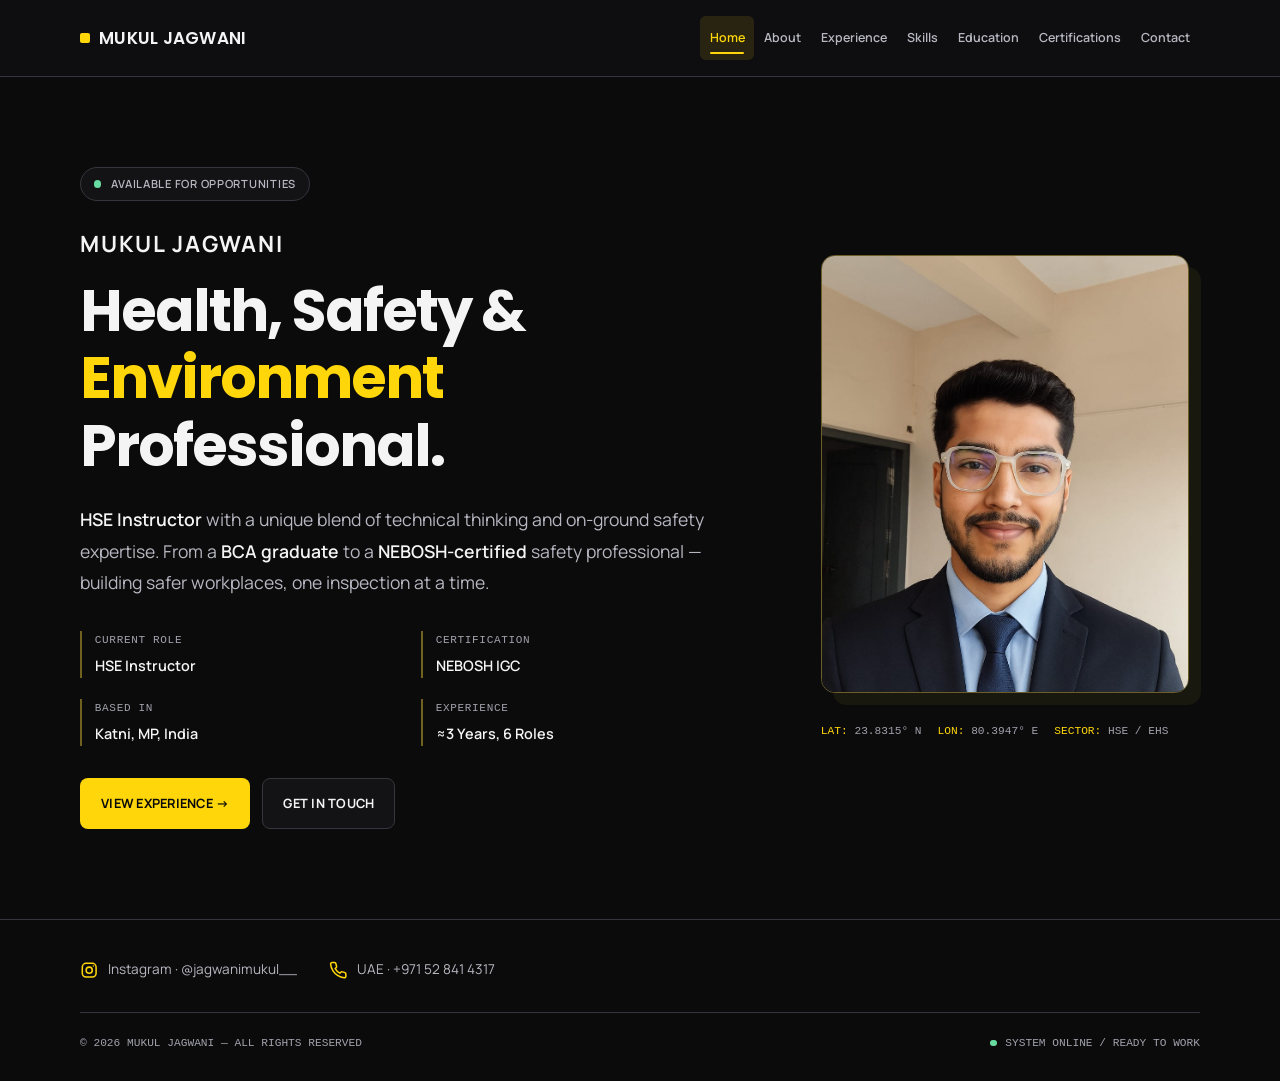
==== commit f80858ea: "Update HSE Instructor title and recalculate experience summary" ====
--- a/index.html
+++ b/index.html
@@ -4,7 +4,7 @@
 <meta charset="UTF-8">
 <meta name="viewport" content="width=device-width, initial-scale=1.0">
 <title>Mukul Jagwani — HSE Professional &amp; Safety Instructor</title>
-<meta name="description" content="Portfolio of Mukul Jagwani — Jr. HSE Instructor, NEBOSH IGC certified safety professional with a background in Computer Applications.">
+<meta name="description" content="Portfolio of Mukul Jagwani — HSE Instructor, NEBOSH IGC certified safety professional with a background in Computer Applications.">
 
 <link rel="preconnect" href="https://fonts.googleapis.com">
 <link rel="preconnect" href="https://fonts.gstatic.com" crossorigin>
@@ -14,11 +14,11 @@
 <meta name="color-scheme" content="dark">
 <meta property="og:type" content="profile">
 <meta property="og:title" content="Mukul Jagwani — HSE Professional &amp; Safety Instructor">
-<meta property="og:description" content="Portfolio of Mukul Jagwani — Jr. HSE Instructor, NEBOSH IGC certified safety professional with a background in Computer Applications.">
+<meta property="og:description" content="Portfolio of Mukul Jagwani — HSE Instructor, NEBOSH IGC certified safety professional with a background in Computer Applications.">
 <meta property="og:site_name" content="Mukul Jagwani">
 <meta name="twitter:card" content="summary">
 <meta name="twitter:title" content="Mukul Jagwani — HSE Professional &amp; Safety Instructor">
-<meta name="twitter:description" content="Portfolio of Mukul Jagwani — Jr. HSE Instructor, NEBOSH IGC certified safety professional with a background in Computer Applications.">
+<meta name="twitter:description" content="Portfolio of Mukul Jagwani — HSE Instructor, NEBOSH IGC certified safety professional with a background in Computer Applications.">
 <link rel="icon" href="assets/images/favicon.svg" type="image/svg+xml">
 <link rel="stylesheet" href="assets/css/site.css">
 <script src="assets/js/site.js" defer></script>
@@ -63,13 +63,13 @@
   </h1>
 
   <p class="hero-sub">
-    <strong>Jr. HSE Instructor</strong> with a unique blend of technical thinking and on-ground safety expertise. From a <strong>BCA graduate</strong> to a <strong>NEBOSH-certified</strong> safety professional — building safer workplaces, one inspection at a time.
+    <strong>HSE Instructor</strong> with a unique blend of technical thinking and on-ground safety expertise. From a <strong>BCA graduate</strong> to a <strong>NEBOSH-certified</strong> safety professional — building safer workplaces, one inspection at a time.
   </p>
 
   <div class="hero-meta">
     <div class="meta-block">
       <div class="label">Current Role</div>
-      <div class="value">Jr. HSE Instructor</div>
+      <div class="value">HSE Instructor</div>
     </div>
     <div class="meta-block">
       <div class="label">Certification</div>
@@ -81,7 +81,7 @@
     </div>
     <div class="meta-block">
       <div class="label">Experience</div>
-      <div class="value">2+ Years, 4 Roles</div>
+      <div class="value">≈3 Years, 6 Roles</div>
     </div>
   </div>
 
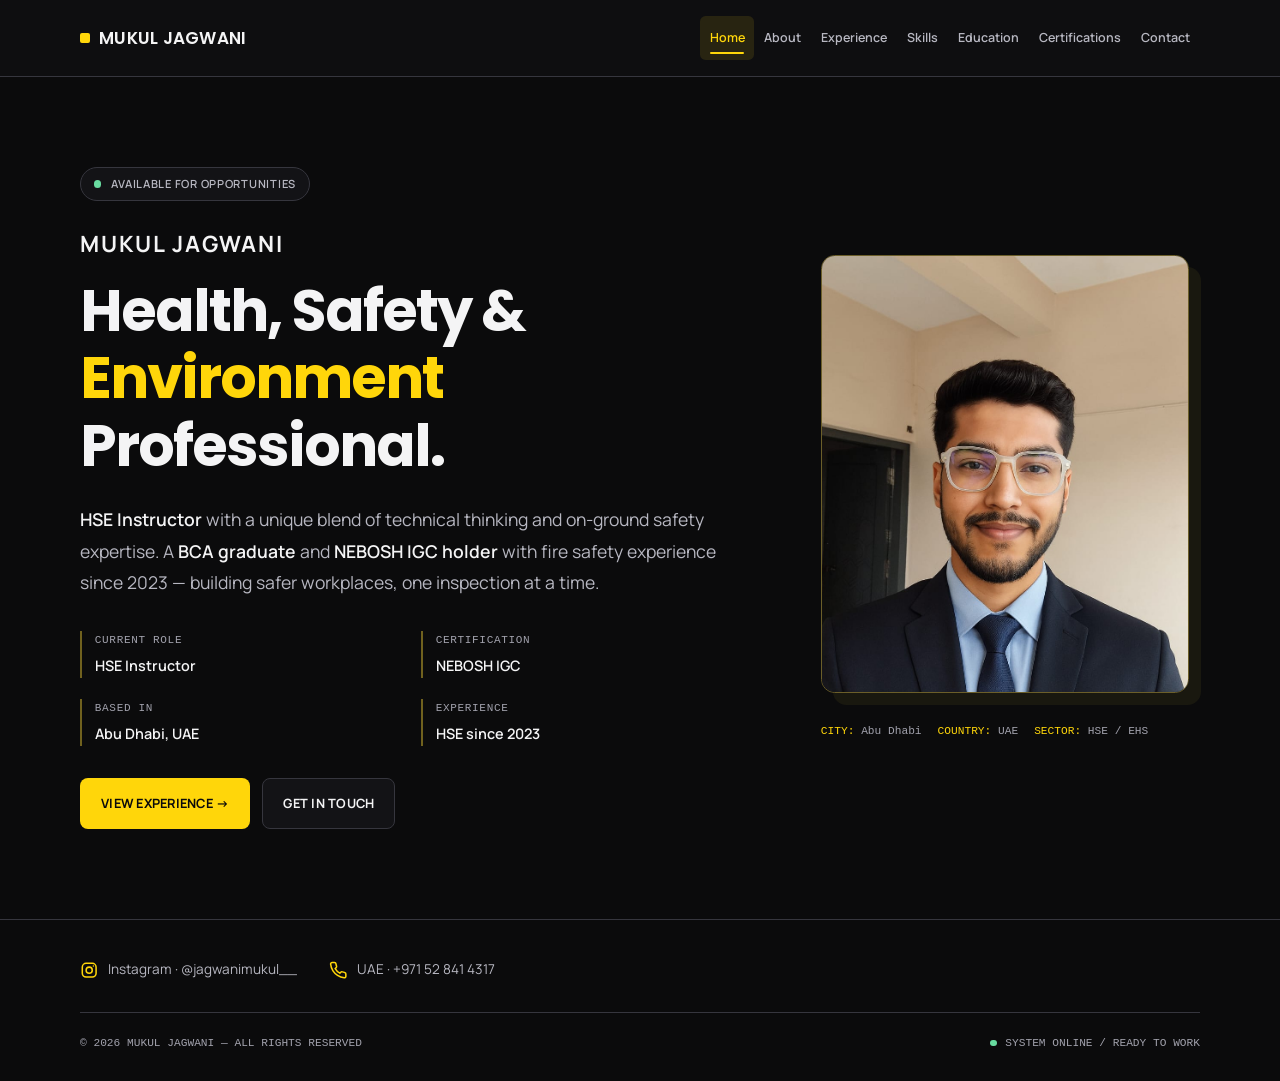
==== commit 7f719d5c: "Align portfolio facts with source certificates and confirmed Abu Dhabi location" ====
--- a/index.html
+++ b/index.html
@@ -63,7 +63,7 @@
   </h1>
 
   <p class="hero-sub">
-    <strong>HSE Instructor</strong> with a unique blend of technical thinking and on-ground safety expertise. From a <strong>BCA graduate</strong> to a <strong>NEBOSH-certified</strong> safety professional — building safer workplaces, one inspection at a time.
+    <strong>HSE Instructor</strong> with a unique blend of technical thinking and on-ground safety expertise. A <strong>BCA graduate</strong> and <strong>NEBOSH IGC holder</strong> with fire safety experience since 2023 — building safer workplaces, one inspection at a time.
   </p>
 
   <div class="hero-meta">
@@ -77,11 +77,11 @@
     </div>
     <div class="meta-block">
       <div class="label">Based In</div>
-      <div class="value">Katni, MP, India</div>
+      <div class="value">Abu Dhabi, UAE</div>
     </div>
     <div class="meta-block">
       <div class="label">Experience</div>
-      <div class="value">≈3 Years, 6 Roles</div>
+      <div class="value">HSE since 2023</div>
     </div>
   </div>
 
@@ -100,9 +100,9 @@
     
   <div class="hero-corner">
     <div>
-<span class="marker">LAT:</span> 23.8315° N</div>
+<span class="marker">CITY:</span> Abu Dhabi</div>
     <div>
-<span class="marker">LON:</span> 80.3947° E</div>
+<span class="marker">COUNTRY:</span> UAE</div>
     <div>
 <span class="marker">SECTOR:</span> HSE / EHS</div>
   </div>
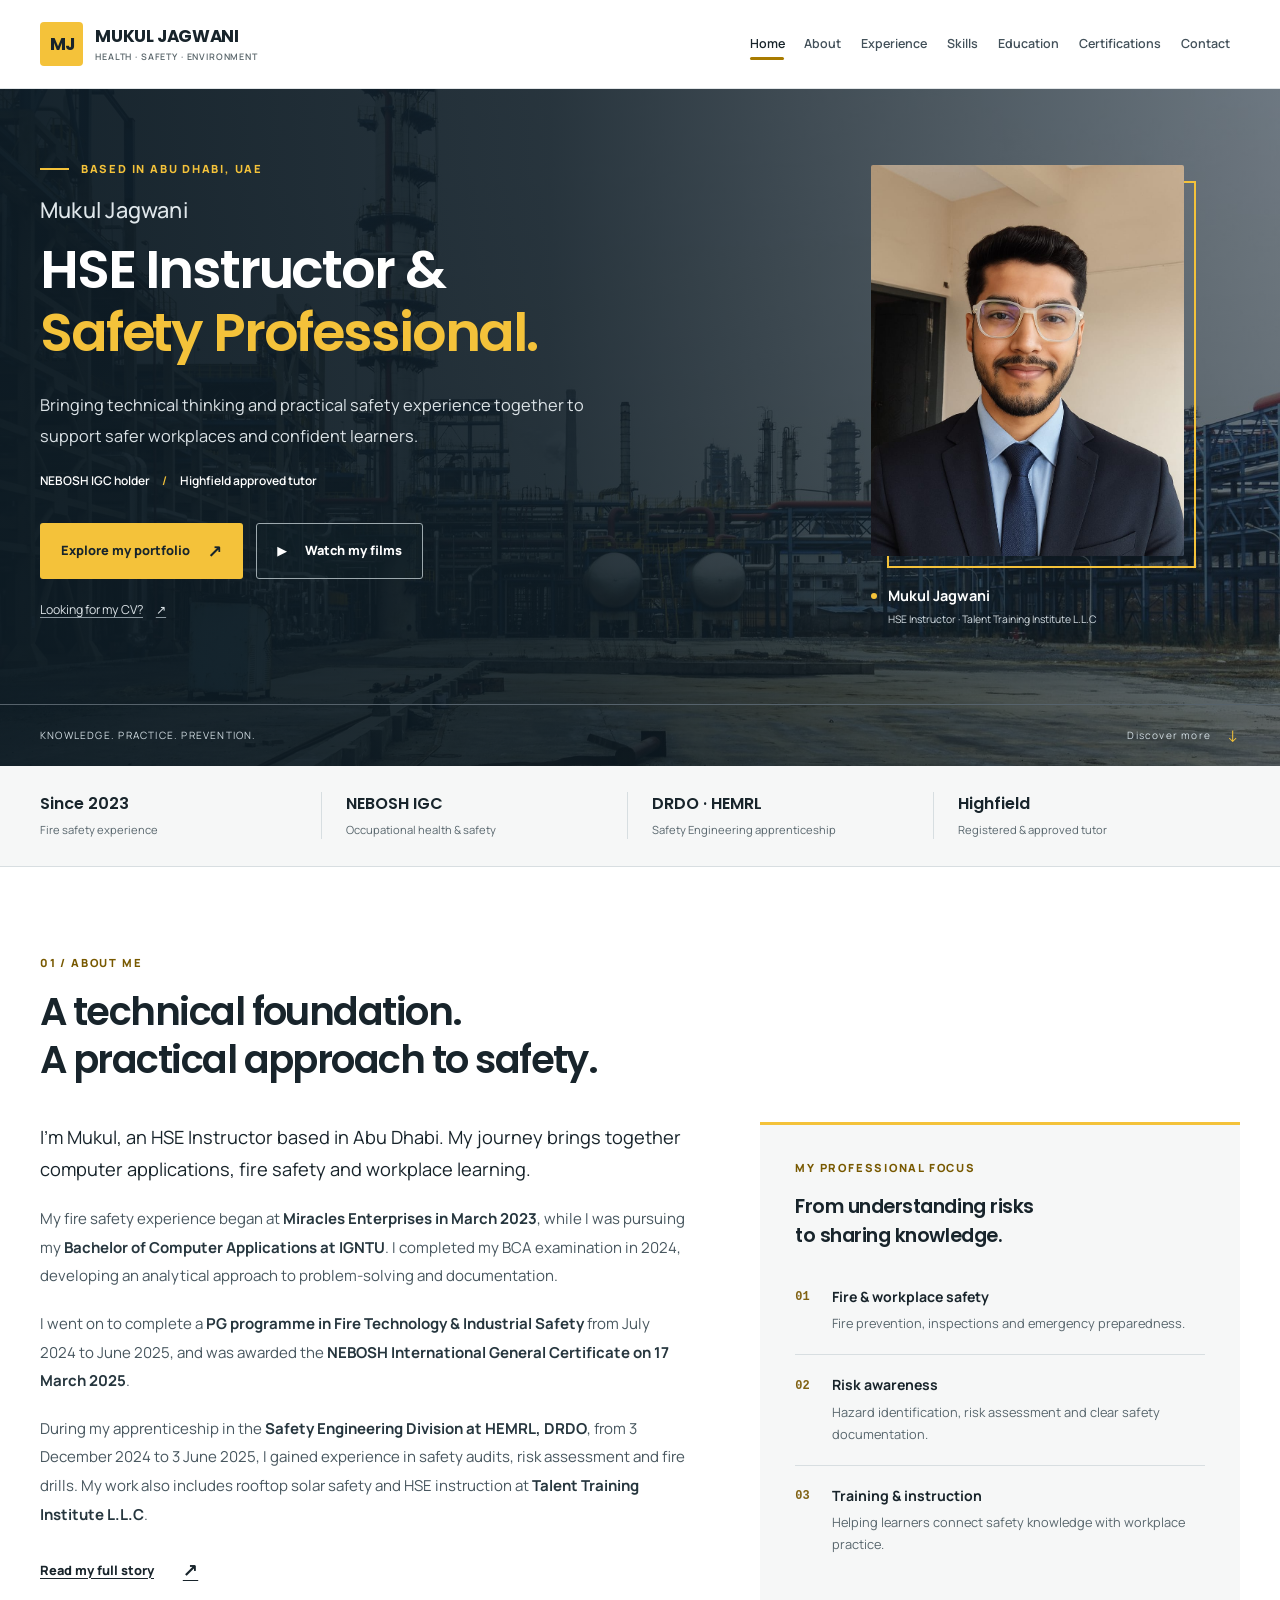
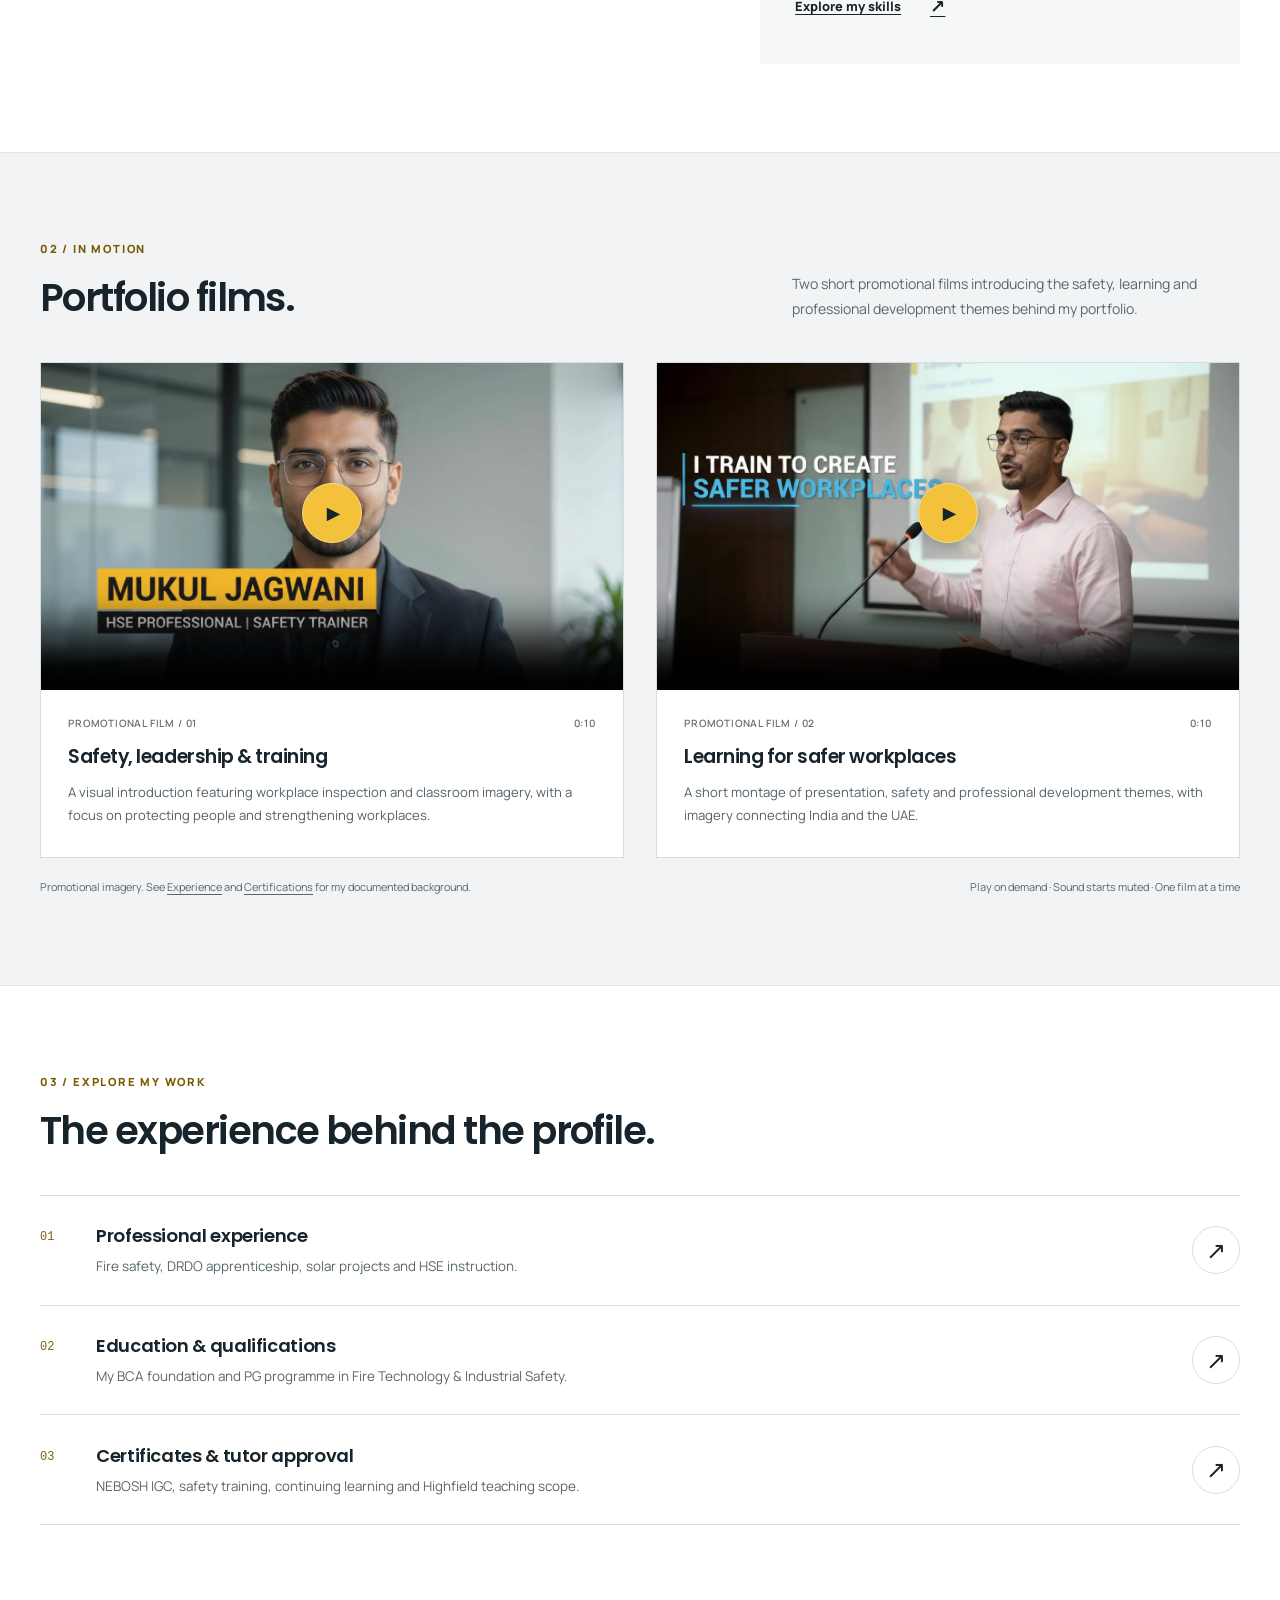
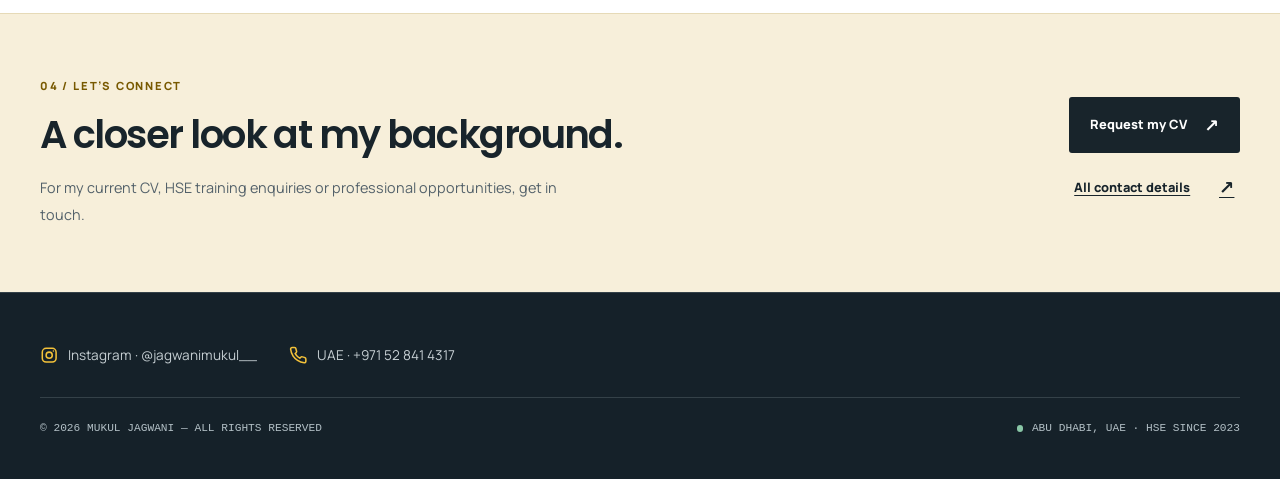
==== commit 7e851992: "Redesign portfolio home and add coordinated promotional films" ====
--- a/index.html
+++ b/index.html
@@ -3,25 +3,28 @@
 <head>
 <meta charset="UTF-8">
 <meta name="viewport" content="width=device-width, initial-scale=1.0">
-<title>Mukul Jagwani — HSE Professional &amp; Safety Instructor</title>
-<meta name="description" content="Portfolio of Mukul Jagwani — HSE Instructor, NEBOSH IGC certified safety professional with a background in Computer Applications.">
+<title>Mukul Jagwani — HSE Instructor &amp; Safety Professional</title>
+<meta name="description" content="Mukul Jagwani, HSE Instructor and NEBOSH IGC holder based in Abu Dhabi, UAE. Explore my fire safety experience, qualifications and portfolio films.">
 
 <link rel="preconnect" href="https://fonts.googleapis.com">
 <link rel="preconnect" href="https://fonts.gstatic.com" crossorigin>
 <link href="https://fonts.googleapis.com/css2?family=Manrope:wght@400;500;600;700&amp;family=Poppins:wght@600;700&amp;display=swap" rel="stylesheet">
 
-<meta name="theme-color" content="#0b0b0c">
-<meta name="color-scheme" content="dark">
+<meta name="theme-color" content="#ffffff">
+<meta name="color-scheme" content="light">
 <meta property="og:type" content="profile">
-<meta property="og:title" content="Mukul Jagwani — HSE Professional &amp; Safety Instructor">
-<meta property="og:description" content="Portfolio of Mukul Jagwani — HSE Instructor, NEBOSH IGC certified safety professional with a background in Computer Applications.">
+<meta property="og:title" content="Mukul Jagwani — HSE Instructor &amp; Safety Professional">
+<meta property="og:description" content="Mukul Jagwani, HSE Instructor and NEBOSH IGC holder based in Abu Dhabi, UAE. Explore my fire safety experience, qualifications and portfolio films.">
 <meta property="og:site_name" content="Mukul Jagwani">
 <meta name="twitter:card" content="summary">
-<meta name="twitter:title" content="Mukul Jagwani — HSE Professional &amp; Safety Instructor">
-<meta name="twitter:description" content="Portfolio of Mukul Jagwani — HSE Instructor, NEBOSH IGC certified safety professional with a background in Computer Applications.">
+<meta name="twitter:title" content="Mukul Jagwani — HSE Instructor &amp; Safety Professional">
+<meta name="twitter:description" content="Mukul Jagwani, HSE Instructor and NEBOSH IGC holder based in Abu Dhabi, UAE. Explore my fire safety experience, qualifications and portfolio films.">
 <link rel="icon" href="assets/images/favicon.svg" type="image/svg+xml">
 <link rel="stylesheet" href="assets/css/site.css">
+<link rel="stylesheet" href="assets/css/refresh.css">
 <script src="assets/js/site.js" defer></script>
+<script src="assets/js/home.js" defer></script>
+<link rel="preload" as="image" href="assets/images/industrial-background.jpg">
 <link rel="canonical" href="https://mukuljagwani.github.io/MUKUL.HSE/">
 <meta property="og:url" content="https://mukuljagwani.github.io/MUKUL.HSE/">
 </head>
@@ -31,9 +34,7 @@
 <nav id="site-nav" aria-label="Main navigation">
   <div class="nav-inner">
     <a href="index.html" class="logo">
-      <span class="logo-dot" aria-hidden="true"></span><span class="logo-text">
-      MUKUL JAGWANI
-    </span></a>
+      <span class="logo-monogram" aria-hidden="true">MJ</span><span class="logo-text">MUKUL JAGWANI<small>HEALTH · SAFETY · ENVIRONMENT</small></span></a>
     <button class="menu-toggle" id="menu-toggle" type="button" aria-controls="primary-links" aria-expanded="false" hidden><span class="menu-icon" aria-hidden="true"><span></span><span></span></span><span id="menu-label">Menu</span></button><ul class="nav-links" id="primary-links">
       <li><a href="index.html" aria-current="page">Home</a></li>
       <li><a href="about.html">About</a></li>
@@ -47,69 +48,107 @@
 </nav>
 
 <main id="main-content" tabindex="-1">
-<header class="hero" id="top">
-  <div class="hero-layout">
-  <div class="hero-content">
-  <div class="hero-tag">
-    <span class="live-dot" aria-hidden="true"></span>
-    AVAILABLE FOR OPPORTUNITIES
+<header class="portfolio-hero" id="top" aria-labelledby="hero-title">
+  <div class="home-container hero-composition">
+    <div class="hero-intro">
+      <p class="eyebrow light-eyebrow"><span></span> BASED IN ABU DHABI, UAE</p>
+      <h1 id="hero-title"><span class="intro-name">Mukul Jagwani</span>HSE Instructor &amp;<br><em>Safety Professional.</em></h1>
+      <p class="hero-summary">Bringing technical thinking and practical safety experience together to support safer workplaces and confident learners.</p>
+      <p class="hero-qualifications">NEBOSH IGC holder <span aria-hidden="true">/</span> Highfield approved tutor</p>
+      <div class="intro-actions">
+        <a class="action action-yellow" href="#introduction">Explore my portfolio <span aria-hidden="true">↗</span></a>
+        <a class="action action-outline" href="#portfolio-films"><span class="play-icon" aria-hidden="true">▶</span> Watch my films</a>
+      </div>
+      <a class="hero-cv-link" href="#cv">Looking for my CV? <span aria-hidden="true">↗</span></a>
+    </div>
+    <figure class="portrait-composition">
+      <div class="portrait-frame"><img src="assets/images/mukul-jagwani.jpg" alt="Mukul Jagwani in a suit and tie" width="853" height="1280" fetchpriority="high" decoding="async"></div>
+      <figcaption><span class="portrait-status" aria-hidden="true"></span><span><strong>Mukul Jagwani</strong>HSE Instructor · Talent Training Institute L.L.C</span></figcaption>
+    </figure>
   </div>
+  <div class="hero-bottom"><div class="home-container"><span>KNOWLEDGE. PRACTICE. PREVENTION.</span><a href="#introduction">Discover more <span aria-hidden="true">↓</span></a></div></div>
+</header>
 
-  <p class="hero-name">MUKUL JAGWANI</p>
-<h1 id="hero-title">
-    Health, Safety &amp;<br>
-    <span class="highlight">Environment</span><br>
-    Professional.
-  </h1>
+<div class="credential-band" aria-label="Professional highlights">
+  <div class="home-container credential-band-inner">
+    <a href="experience.html"><strong>Since 2023</strong><span>Fire safety experience</span></a>
+    <a href="certifications.html"><strong>NEBOSH IGC</strong><span>Occupational health &amp; safety</span></a>
+    <a href="experience.html"><strong>DRDO · HEMRL</strong><span>Safety Engineering apprenticeship</span></a>
+    <a href="certifications.html"><strong>Highfield</strong><span>Registered &amp; approved tutor</span></a>
+  </div>
+</div>
 
-  <p class="hero-sub">
-    <strong>HSE Instructor</strong> with a unique blend of technical thinking and on-ground safety expertise. A <strong>BCA graduate</strong> and <strong>NEBOSH IGC holder</strong> with fire safety experience since 2023 — building safer workplaces, one inspection at a time.
-  </p>
-
-  <div class="hero-meta">
-    <div class="meta-block">
-      <div class="label">Current Role</div>
-      <div class="value">HSE Instructor</div>
-    </div>
-    <div class="meta-block">
-      <div class="label">Certification</div>
-      <div class="value">NEBOSH IGC</div>
-    </div>
-    <div class="meta-block">
-      <div class="label">Based In</div>
-      <div class="value">Abu Dhabi, UAE</div>
-    </div>
-    <div class="meta-block">
-      <div class="label">Experience</div>
-      <div class="value">HSE since 2023</div>
+<section class="home-section" id="introduction" aria-labelledby="intro-title">
+  <div class="home-container">
+    <div class="intro-section-head reveal"><p class="eyebrow">01 / ABOUT ME</p><h2 id="intro-title">A technical foundation.<br>A practical approach to safety.</h2></div>
+    <div class="home-about-grid">
+      <div class="home-about-copy reveal">
+        <p class="standfirst">I’m Mukul, an HSE Instructor based in Abu Dhabi. My journey brings together computer applications, fire safety and workplace learning.</p>
+        <p>My fire safety experience began at <strong>Miracles Enterprises in March 2023</strong>, while I was pursuing my <strong>Bachelor of Computer Applications at IGNTU</strong>. I completed my BCA examination in 2024, developing an analytical approach to problem-solving and documentation.</p>
+        <p>I went on to complete a <strong>PG programme in Fire Technology &amp; Industrial Safety</strong> from July 2024 to June 2025, and was awarded the <strong>NEBOSH International General Certificate on 17 March 2025</strong>.</p>
+        <p>During my apprenticeship in the <strong>Safety Engineering Division at HEMRL, DRDO</strong>, from 3 December 2024 to 3 June 2025, I gained experience in safety audits, risk assessment and fire drills. My work also includes rooftop solar safety and HSE instruction at <strong>Talent Training Institute L.L.C</strong>.</p>
+        <a class="text-link" href="about.html">Read my full story <span aria-hidden="true">↗</span></a>
+      </div>
+      <aside class="practice-panel reveal" aria-labelledby="practice-title">
+        <p class="eyebrow">MY PROFESSIONAL FOCUS</p><h3 id="practice-title">From understanding risks<br>to sharing knowledge.</h3>
+        <ul class="practice-list">
+          <li><span class="practice-number">01</span><div><h4>Fire &amp; workplace safety</h4><p>Fire prevention, inspections and emergency preparedness.</p></div></li>
+          <li><span class="practice-number">02</span><div><h4>Risk awareness</h4><p>Hazard identification, risk assessment and clear safety documentation.</p></div></li>
+          <li><span class="practice-number">03</span><div><h4>Training &amp; instruction</h4><p>Helping learners connect safety knowledge with workplace practice.</p></div></li>
+        </ul>
+        <a class="text-link" href="skills.html">Explore my skills <span aria-hidden="true">↗</span></a>
+      </aside>
     </div>
   </div>
+</section>
 
-  <div class="hero-ctas">
-    <a href="experience.html" class="btn btn-primary">
-      VIEW EXPERIENCE →
-    </a>
-    <a href="contact.html" class="btn btn-ghost">
-      GET IN TOUCH
-    </a>
+<section class="home-section films-section" id="portfolio-films" aria-labelledby="films-title">
+  <div class="home-container">
+    <div class="section-intro reveal"><div><p class="eyebrow">02 / IN MOTION</p><h2 id="films-title">Portfolio films.</h2></div><p>Two short promotional films introducing the safety, learning and professional development themes behind my portfolio.</p></div>
+    <div class="films-grid">
+      <figure class="film-card reveal">
+        <div class="film-stage">
+          <video id="film-one" controls muted playsinline preload="none" poster="assets/images/film-safety-leadership.jpg" width="1280" height="720" aria-label="Safety, leadership and training — promotional film" aria-describedby="film-one-description">
+            <source src="assets/videos/safety-leadership.mp4" type="video/mp4">
+            Your browser does not support embedded video. <a href="assets/videos/safety-leadership.mp4">Open the film</a>.
+          </video>
+          <button class="film-play" type="button" data-video="film-one" aria-label="Play Safety, leadership and training" hidden><span aria-hidden="true">▶</span></button>
+        </div>
+        <figcaption><div class="film-kicker"><span>PROMOTIONAL FILM / 01</span><span>0:10</span></div><h3>Safety, leadership &amp; training</h3><p id="film-one-description">A visual introduction featuring workplace inspection and classroom imagery, with a focus on protecting people and strengthening workplaces.</p><p class="film-error" role="status" hidden>Unable to play here. <a href="assets/videos/safety-leadership.mp4">Open the video directly</a>.</p></figcaption>
+      </figure>
+      <figure class="film-card reveal">
+        <div class="film-stage">
+          <video id="film-two" controls muted playsinline preload="none" poster="assets/images/film-safer-workplaces.jpg" width="1280" height="720" aria-label="Learning for safer workplaces — promotional film" aria-describedby="film-two-description">
+            <source src="assets/videos/safer-workplaces.mp4" type="video/mp4">
+            <track kind="captions" src="assets/videos/safer-workplaces-en.vtt" srclang="en" label="English (auto-generated)">
+            Your browser does not support embedded video. <a href="assets/videos/safer-workplaces.mp4">Open the film</a>.
+          </video>
+          <button class="film-play" type="button" data-video="film-two" aria-label="Play Learning for safer workplaces" hidden><span aria-hidden="true">▶</span></button>
+        </div>
+        <figcaption><div class="film-kicker"><span>PROMOTIONAL FILM / 02</span><span>0:10</span></div><h3>Learning for safer workplaces</h3><p id="film-two-description">A short montage of presentation, safety and professional development themes, with imagery connecting India and the UAE.</p><p class="film-error" role="status" hidden>Unable to play here. <a href="assets/videos/safer-workplaces.mp4">Open the video directly</a>.</p></figcaption>
+      </figure>
+    </div>
+    <div class="films-note"><p>Promotional imagery. See <a href="experience.html">Experience</a> and <a href="certifications.html">Certifications</a> for my documented background.</p><p>Play on demand · Sound starts muted · One film at a time</p></div>
   </div>
+</section>
+
+<section class="home-section explore-section" aria-labelledby="explore-title">
+  <div class="home-container">
+    <div class="section-intro reveal"><div><p class="eyebrow">03 / EXPLORE MY WORK</p><h2 id="explore-title">The experience behind the profile.</h2></div></div>
+    <div class="portfolio-links">
+      <a href="experience.html" class="portfolio-link reveal"><span class="link-number">01</span><div><h3>Professional experience</h3><p>Fire safety, DRDO apprenticeship, solar projects and HSE instruction.</p></div><span class="link-arrow" aria-hidden="true">↗</span></a>
+      <a href="education.html" class="portfolio-link reveal"><span class="link-number">02</span><div><h3>Education &amp; qualifications</h3><p>My BCA foundation and PG programme in Fire Technology &amp; Industrial Safety.</p></div><span class="link-arrow" aria-hidden="true">↗</span></a>
+      <a href="certifications.html" class="portfolio-link reveal"><span class="link-number">03</span><div><h3>Certificates &amp; tutor approval</h3><p>NEBOSH IGC, safety training, continuing learning and Highfield teaching scope.</p></div><span class="link-arrow" aria-hidden="true">↗</span></a>
+    </div>
   </div>
-<!-- /hero-content -->
-  <div class="hero-photo-wrap">
-    <img src="assets/images/mukul-jagwani.jpg" alt="Mukul Jagwani — HSE Professional" width="853" height="1280" fetchpriority="high" decoding="async">
-    
-  <div class="hero-corner">
-    <div>
-<span class="marker">CITY:</span> Abu Dhabi</div>
-    <div>
-<span class="marker">COUNTRY:</span> UAE</div>
-    <div>
-<span class="marker">SECTOR:</span> HSE / EHS</div>
+</section>
+
+<section class="home-section cv-section" id="cv" aria-labelledby="cv-title">
+  <div class="home-container cv-layout reveal">
+    <div><p class="eyebrow">04 / LET’S CONNECT</p><h2 id="cv-title">A closer look at my background.</h2><p>For my current CV, HSE training enquiries or professional opportunities, get in touch.</p></div>
+    <div class="cv-actions"><a class="action action-dark" href="mailto:mukuljagwani12@gmail.com?subject=CV%20request%20%E2%80%94%20Mukul%20Jagwani">Request my CV <span aria-hidden="true">↗</span></a><a class="text-link" href="contact.html">All contact details <span aria-hidden="true">↗</span></a></div>
   </div>
-
-  </div>
-  </div>
-<!-- /hero-layout --></header>
+</section>
 </main>
 <footer>
   <div class="footer-contact" aria-label="Social and phone links">
@@ -118,26 +157,10 @@
   </div>
   <div class="footer-inner">
     <div>© 2026 MUKUL JAGWANI — ALL RIGHTS RESERVED</div>
-    <div class="status"><span class="status-dot" aria-hidden="true"></span>SYSTEM ONLINE / READY TO WORK</div>
+    <div class="status"><span class="status-dot" aria-hidden="true"></span>ABU DHABI, UAE · HSE SINCE 2023</div>
   </div>
 </footer>
 
-<!-- LIGHTBOX -->
-<dialog class="document-viewer" id="document-viewer" aria-labelledby="viewer-title" aria-describedby="viewer-help">
-  <div class="viewer-heading">
-    <h2 id="viewer-title">Certificate</h2>
-    <button class="viewer-close" id="viewer-close" type="button" aria-label="Close certificate viewer" autofocus>Close <span aria-hidden="true">×</span></button>
-  </div>
-  <p class="viewer-help" id="viewer-help">Use Zoom in to read the document. Scroll within the image to explore it.</p>
-  <div class="viewer-actions">
-    <button class="doc-view" id="viewer-zoom" type="button" aria-pressed="false" aria-controls="viewer-stage">Zoom in</button>
-    <a class="doc-view" id="viewer-original" target="_blank" rel="noopener">Open original ↗</a>
-    <a class="doc-download" id="viewer-download" download>Download ↓</a>
-  </div>
-  <div class="viewer-stage" id="viewer-stage" tabindex="0" role="region" aria-label="Certificate image. Scroll to inspect when zoomed.">
-    <img id="viewer-image" alt="Certificate">
-  </div>
-  <p id="viewer-status" role="status" hidden>The image could not be displayed. Use Open original or Download above.</p>
-</dialog>
+
 </body>
 </html>
--- a/assets/css/refresh.css
+++ b/assets/css/refresh.css
@@ -0,0 +1,192 @@
+/* Shared light palette; existing document content and interactions are retained. */
+:root {
+  color-scheme: light;
+  --bg: #ffffff;
+  --bg-soft: #f6f7f7;
+  --surface: #edf0f1;
+  --line: #d8dee1;
+  --text: #18242b;
+  --text-dim: #48575f;
+  --text-mute: #58666d;
+  --hazard: #f4c23a;
+  --accent-ink: #785900;
+  --safe: #267653;
+  --max: 1280px;
+}
+::selection { background: #f4c23a; color: #18242b; }
+:focus-visible { outline-color: #826000; }
+.skip-link, .btn-primary { color: #18242b; }
+#site-nav { background: #fff; border-color: #e1e5e7; }
+.nav-inner { min-height: 88px; }
+.logo { gap: .75rem; font-weight: 700; letter-spacing: -.02em; }
+.logo-monogram { display: grid; place-items: center; width: 2.7rem; height: 2.7rem; background: var(--hazard); color: #18242b; font-size: 1.1rem; letter-spacing: -.06em; border-radius: 4px; flex-shrink: 0; }
+.logo-text small { display: block; font: 600 .56rem/1.5 "Manrope", sans-serif; letter-spacing: .095em; margin-top: .2rem; color: #59656a; }
+.nav-links a { color: #43515a; }
+.nav-links a[aria-current="page"] { background: transparent; color: #18242b; }
+.nav-links a[aria-current="page"]::after { height: 3px; background: #a87b00; }
+.nav-links a:hover { background: #f5f6f6; color: #18242b; }
+.menu-toggle { background: #fff; color: #18242b; }
+.section-num, .journey-card h2, .edu-year, .doc-view,
+.cert-card .credential-type, .approval-card .credential-type { color: var(--accent-ink); }
+.skill-card .icon, .cert-badge, .exp-date { background: #fff5cf; color: #644b00; border-color: #dbc577; }
+.doc-view, .doc-download { text-decoration-color: #9a8752; }
+.doc-view:hover, .doc-download:hover { color: #18242b; }
+.exp-list li::marker, .scope-list li::marker, .approval-scope summary::marker { color: var(--accent-ink); }
+.contact-item svg { color: var(--accent-ink); }
+.approval-card { border-color: #d4c798; }
+.viewer-stage { background: #e6e9eb; }
+footer { --text-dim: #c6cfd3; --text-mute: #b2bfc5; --line: #344148; background: #152129; color: #fff; padding-block: 2.5rem; }
+.footer-inner, .footer-contact { max-width: calc(var(--max) - 2 * var(--gutter)); }
+.footer-contact a:hover { color: #f4c23a; }
+.status-dot { background: #89c6a6; }
+footer :focus-visible { outline-color: #f4c23a; }
+body[data-page="about"] #about { padding-block: 4.5rem 6rem; }
+.about-text { max-width: 46rem; }
+.about-text p { font-size: 1.03rem; line-height: 1.9; margin-bottom: 1.4rem; }
+.about-focus { border-top: 1px solid var(--line); margin-top: 2rem; padding-top: 2rem; }
+.about-focus h2 { font: 600 1.25rem/1.5 "Poppins", sans-serif; margin-bottom: 1rem; }
+@media (min-width: 58rem) { body[data-page="about"] .about-grid { grid-template-columns: minmax(0, 1.3fr) minmax(0, 1fr); gap: clamp(2.5rem, 5vw, 5rem); align-items: start; } }
+
+/* Home: industrial portrait, editorial content, two on-demand films. */
+.home-container { width: 100%; max-width: var(--max); margin-inline: auto; padding-inline: var(--gutter); }
+.portfolio-hero { position: relative; isolation: isolate; color: #fff; background: #182a34 url('../images/industrial-background.jpg') center 56% / cover no-repeat; }
+.portfolio-hero::before { content: ""; position: absolute; inset: 0; z-index: -1; background: linear-gradient(90deg, rgba(13,27,36,.96) 0%, rgba(13,27,36,.88) 43%, rgba(13,27,36,.55) 100%); }
+.hero-composition { display: grid; grid-template-columns: minmax(0,1.4fr) minmax(0,.8fr); align-items: center; gap: 4rem; padding-block: 4.5rem; }
+.hero-intro { min-width: 0; }
+.eyebrow { color: var(--accent-ink); font-size: .7rem; line-height: 1.5; font-weight: 800; letter-spacing: .16em; margin-bottom: 1rem; }
+.light-eyebrow { display: flex; align-items: center; gap: .75rem; color: #f4c23a; }
+.light-eyebrow > span { width: 1.8rem; height: 2px; background: currentColor; }
+.hero-intro h1 { font-family: "Poppins", sans-serif; font-size: clamp(2rem, 4.2vw, 3.55rem); line-height: 1.16; letter-spacing: -.04em; font-weight: 600; }
+.intro-name { display: block; font: 500 clamp(1.05rem, 1.7vw, 1.4rem)/1.5 "Manrope", sans-serif; letter-spacing: .01em; margin-bottom: .8rem; color: #e0e7eb; }
+.hero-intro h1 em { font-style: normal; color: #f4c23a; }
+.hero-summary { max-width: 35rem; font-size: 1.02rem; color: #dbe2e6; line-height: 1.85; margin-top: 1.65rem; }
+.hero-qualifications { color: #fff; font-size: .75rem; font-weight: 600; margin-top: 1.25rem; }
+.hero-qualifications span { color: #f4c23a; margin-inline: .65rem; }
+.intro-actions { display: flex; flex-wrap: wrap; gap: .8rem; margin-top: 2rem; }
+.action { min-height: 3.25rem; display: inline-flex; align-items: center; justify-content: center; gap: 1.1rem; padding: .85rem 1.25rem; text-decoration: none; font-size: .8rem; font-weight: 800; line-height: 1.5; border: 1px solid transparent; border-radius: 3px; }
+.action-yellow { color: #17242c; background: #f4c23a; }
+.action-outline { color: #fff; border-color: #9da9ae; background: rgba(18,33,42,.3); }
+.action-dark { background: #18242b; color: #fff; }
+.action span { font-size: 1.1rem; }
+.action .play-icon { font-size: .8rem; }
+.hero-cv-link { display: inline-flex; align-items: center; gap: .8rem; min-height: 2.75rem; color: #dbe2e6; font-size: .77rem; margin-top: .6rem; text-decoration-color: #8a979f; }
+.portfolio-hero :focus-visible { outline-color: #f4c23a; }
+.portrait-composition { width: min(100%, 325px); margin: 0 auto; position: relative; }
+.portrait-frame { padding: 0 12px 12px 0; position: relative; }
+.portrait-frame::after { content: ""; position: absolute; z-index: -1; inset: 16px 0 0 16px; border: 2px solid #f4c23a; }
+.portrait-frame img { width: 100%; height: auto; aspect-ratio: 4 / 5; object-fit: cover; object-position: center 36%; border-radius: 2px; }
+.portrait-composition figcaption { display: flex; align-items: flex-start; gap: .65rem; padding-top: 1rem; font-size: .65rem; color: #d5dee3; line-height: 1.7; }
+.portrait-composition figcaption strong { display: block; color: #fff; font-size: .9rem; margin-bottom: .15rem; }
+.portrait-status { width: .4rem; height: .4rem; background: #f4c23a; border-radius: 50%; margin-top: .55rem; flex-shrink: 0; }
+.hero-bottom { border-top: 1px solid #56626b; }
+.hero-bottom .home-container { display: flex; justify-content: space-between; align-items: center; flex-wrap: wrap; gap: .5rem; padding-block: .9rem; }
+.hero-bottom span, .hero-bottom a { font-size: .63rem; letter-spacing: .12em; color: #d1dce2; }
+.hero-bottom a { display: inline-flex; align-items: center; gap: 1rem; text-decoration: none; min-height: 2rem; }
+.hero-bottom a span { font-size: 1rem; color: #f4c23a; }
+.credential-band { background: #f6f7f7; border-bottom: 1px solid var(--line); }
+.credential-band-inner { display: grid; grid-template-columns: repeat(4,minmax(0,1fr)); padding-block: 1.65rem; gap: 1.5rem; }
+.credential-band a { min-width: 0; text-decoration: none; border-right: 1px solid #d7dee1; }
+.credential-band a:last-child { border-right: 0; }
+.credential-band strong { font: 600 1rem/1.5 "Poppins", sans-serif; display: block; margin-bottom: .25rem; }
+.credential-band a > span { display: block; font-size: .7rem; color: #58666d; }
+main > .home-section { max-width: none; padding: 5.5rem 0; }
+.home-section h2 { font: 600 clamp(1.75rem,3vw,2.55rem)/1.25 "Poppins",sans-serif; letter-spacing: -.04em; }
+.intro-section-head { margin-bottom: 2.4rem; }
+.home-about-grid { display: grid; grid-template-columns: minmax(0,1.35fr) minmax(0,1fr); gap: 4.5rem; align-items: start; }
+.home-about-copy p { color: var(--text-dim); line-height: 1.9; font-size: .94rem; margin-bottom: 1.2rem; }
+.home-about-copy .standfirst { color: #18242b; font-size: 1.14rem; line-height: 1.75; }
+.home-about-copy strong { color: #26363e; font-weight: 700; }
+.text-link { display: inline-flex; align-items: center; gap: 1.8rem; min-height: 2.75rem; color: #18242b; font-size: .8rem; font-weight: 800; text-decoration-thickness: 1px; }
+.text-link span { font-size: 1.15rem; }
+.practice-panel { padding: 2.2rem; background: #f6f7f7; border-top: 3px solid #f4c23a; }
+.practice-panel h3 { font: 600 1.2rem/1.5 "Poppins",sans-serif; letter-spacing: -.025em; }
+.practice-list { padding: 1rem 0 .6rem; list-style: none; }
+.practice-list li { display: flex; gap: 1rem; padding: 1.2rem 0; border-bottom: 1px solid var(--line); }
+.practice-list li:last-child { border-bottom: 0; }
+.practice-number { color: #806214; font: 600 .75rem/1.8 var(--mono); padding-top: .1rem; flex: 0 0 1.3rem; white-space: nowrap; }
+.practice-list h4 { font-size: .88rem; line-height: 1.5; margin-bottom: .4rem; }
+.practice-list p { color: #58666d; font-size: .8rem; line-height: 1.7; }
+.films-section { background: #f1f3f4; border-block: 1px solid #e1e6e8; }
+.section-intro { display: flex; justify-content: space-between; align-items: end; gap: 3rem; margin-bottom: 2.5rem; }
+.section-intro > p { max-width: 28rem; color: #58666d; font-size: .88rem; line-height: 1.8; }
+.films-grid { display: grid; grid-template-columns: repeat(2,minmax(0,1fr)); gap: 2rem; }
+.film-card { margin: 0; background: #fff; border: 1px solid #d5dde0; min-width: 0; }
+.film-stage { position: relative; background: #152129; aspect-ratio: 16/9; }
+.film-stage video { display: block; width: 100%; height: 100%; object-fit: contain; color-scheme: dark; }
+.film-play { position: absolute; left: 50%; top: 46%; transform: translate(-50%,-50%); width: 3.75rem; height: 3.75rem; display: grid; place-items: center; border: 1px solid #f8dc88; border-radius: 50%; background: #f4c23a; color: #18242b; box-shadow: 0 3px 20px #0005; }
+.film-play span { margin-left: .2rem; font-size: 1.1rem; }
+.film-card figcaption { padding: 1.6rem 1.7rem 1.8rem; }
+.film-kicker { display: flex; justify-content: space-between; gap: 1rem; color: #657078; font: 600 .63rem/1.5 "Manrope",sans-serif; letter-spacing: .08em; margin-bottom: .75rem; }
+.film-card h3 { font: 600 1.18rem/1.5 "Poppins",sans-serif; letter-spacing: -.025em; margin-bottom: .6rem; }
+.film-card figcaption > p { font-size: .82rem; line-height: 1.8; color: #53616a; }
+.film-error { margin-top: .7rem; }
+.films-note { display: flex; justify-content: space-between; flex-wrap: wrap; gap: .7rem 2rem; padding-top: 1.3rem; }
+.films-note p { font-size: .68rem; color: #58666d; line-height: 1.7; }
+.portfolio-links { border-top: 1px solid var(--line); }
+.portfolio-link { display: grid; grid-template-columns: 2rem minmax(0,1fr) 3rem; gap: 1.5rem; align-items: center; text-decoration: none; padding-block: 1.65rem; border-bottom: 1px solid var(--line); }
+.link-number { align-self: start; font: .75rem/2.5 var(--mono); color: #806214; }
+.portfolio-link h3 { font: 600 1.13rem/1.5 "Poppins",sans-serif; letter-spacing: -.02em; margin-bottom: .3rem; }
+.portfolio-link p { color: #58666d; font-size: .84rem; line-height: 1.8; }
+.link-arrow { width: 3rem; height: 3rem; border: 1px solid var(--line); display: grid; place-items: center; font-size: 1.5rem; border-radius: 50%; }
+main > .cv-section { background: #f7efda; border-top: 1px solid #e6dab7; padding-block: 4rem; }
+.cv-layout { display: grid; grid-template-columns: minmax(0,1fr) auto; gap: 3rem; align-items: center; }
+.cv-layout > div:first-child { max-width: 44rem; }
+.cv-layout p:not(.eyebrow) { color: #53616a; font-size: .9rem; line-height: 1.85; margin-top: 1rem; max-width: 35rem; }
+.cv-actions { display: flex; flex-direction: column; align-items: center; gap: .8rem; }
+@media (hover:hover) {
+  .action-yellow:hover { background: #ffda70; }
+  .action-outline:hover { background: #ffffff12; border-color: #fff; }
+  .action-dark:hover { background: #30434e; }
+  .text-link:hover, .credential-band a:hover strong { color: #785900; }
+  .film-play:hover { background: #ffda70; }
+  .portfolio-link:hover .link-arrow { background: #f4c23a; border-color: #f4c23a; }
+}
+@media (prefers-reduced-motion:no-preference) {
+  .action, .film-play, .link-arrow { transition: background-color .2s ease, border-color .2s ease; }
+}
+@media (max-width: 63.999rem) {
+  .nav-inner { min-height: 76px; }
+  .hero-composition { gap: 2.5rem; padding-block: 3rem; }
+  .hero-intro h1 { font-size: clamp(2rem,4.8vw,3rem); }
+  .home-about-grid { gap: 2.5rem; }
+  .practice-panel { padding: 1.5rem; }
+}
+@media (max-width: 47.999rem) {
+  .hero-composition { grid-template-columns: minmax(0,1fr); gap: 2.5rem; padding-block: 2.75rem 2.2rem; }
+  .hero-intro h1 { font-size: clamp(2rem,7.2vw,3.1rem); }
+  .hero-summary { font-size: .95rem; }
+  .hero-intro { max-width: 36rem; }
+  .portrait-composition { width: min(100%,280px); }
+  .portrait-frame img { aspect-ratio: 4/4.3; object-position: center 35%; }
+  .portfolio-hero::before { background: linear-gradient(110deg, #0d1b24f5, #0d1b24c4); }
+  .hero-bottom span { font-size: .54rem; }
+  .credential-band-inner { grid-template-columns: repeat(2,minmax(0,1fr)); gap: 1.3rem .8rem; }
+  .credential-band a:nth-child(2) { border: 0; }
+  .credential-band strong { font-size: .88rem; }
+  .credential-band a > span { font-size: .64rem; }
+  main > .home-section { padding-block: 3.4rem; }
+  .home-about-grid, .films-grid, .cv-layout { grid-template-columns: minmax(0,1fr); gap: 2rem; }
+  .home-about-copy p { font-size: .9rem; }
+  .home-about-copy .standfirst { font-size: 1.05rem; }
+  .section-intro { display: block; margin-bottom: 1.8rem; }
+  .section-intro > p { margin-top: 1rem; }
+  .film-card figcaption { padding: 1.3rem; }
+  .film-card h3 { font-size: 1.07rem; }
+  .cv-actions { align-items: flex-start; }
+  .portfolio-link { grid-template-columns: 1.25rem minmax(0,1fr) 2.4rem; gap: .85rem; }
+  .portfolio-link h3 { font-size: 1rem; }
+  .portfolio-link p { font-size: .77rem; }
+  .link-arrow { width: 2.4rem; height: 2.4rem; }
+  body[data-page="about"] #about { padding-block: 3rem; }
+}
+@media (max-width: 24rem) {
+  .logo-text small { font-size: .48rem; }
+  .logo-monogram { width: 2.25rem; height: 2.25rem; }
+  .logo { gap: .5rem; }
+  .intro-actions .action { width: 100%; }
+  .hero-qualifications { font-size: .69rem; }
+}
+@media (forced-colors:active) {
+  .portfolio-hero::before { background: Canvas; }
+  .film-play, .action, .logo-monogram { border: 1px solid ButtonText; }
+}
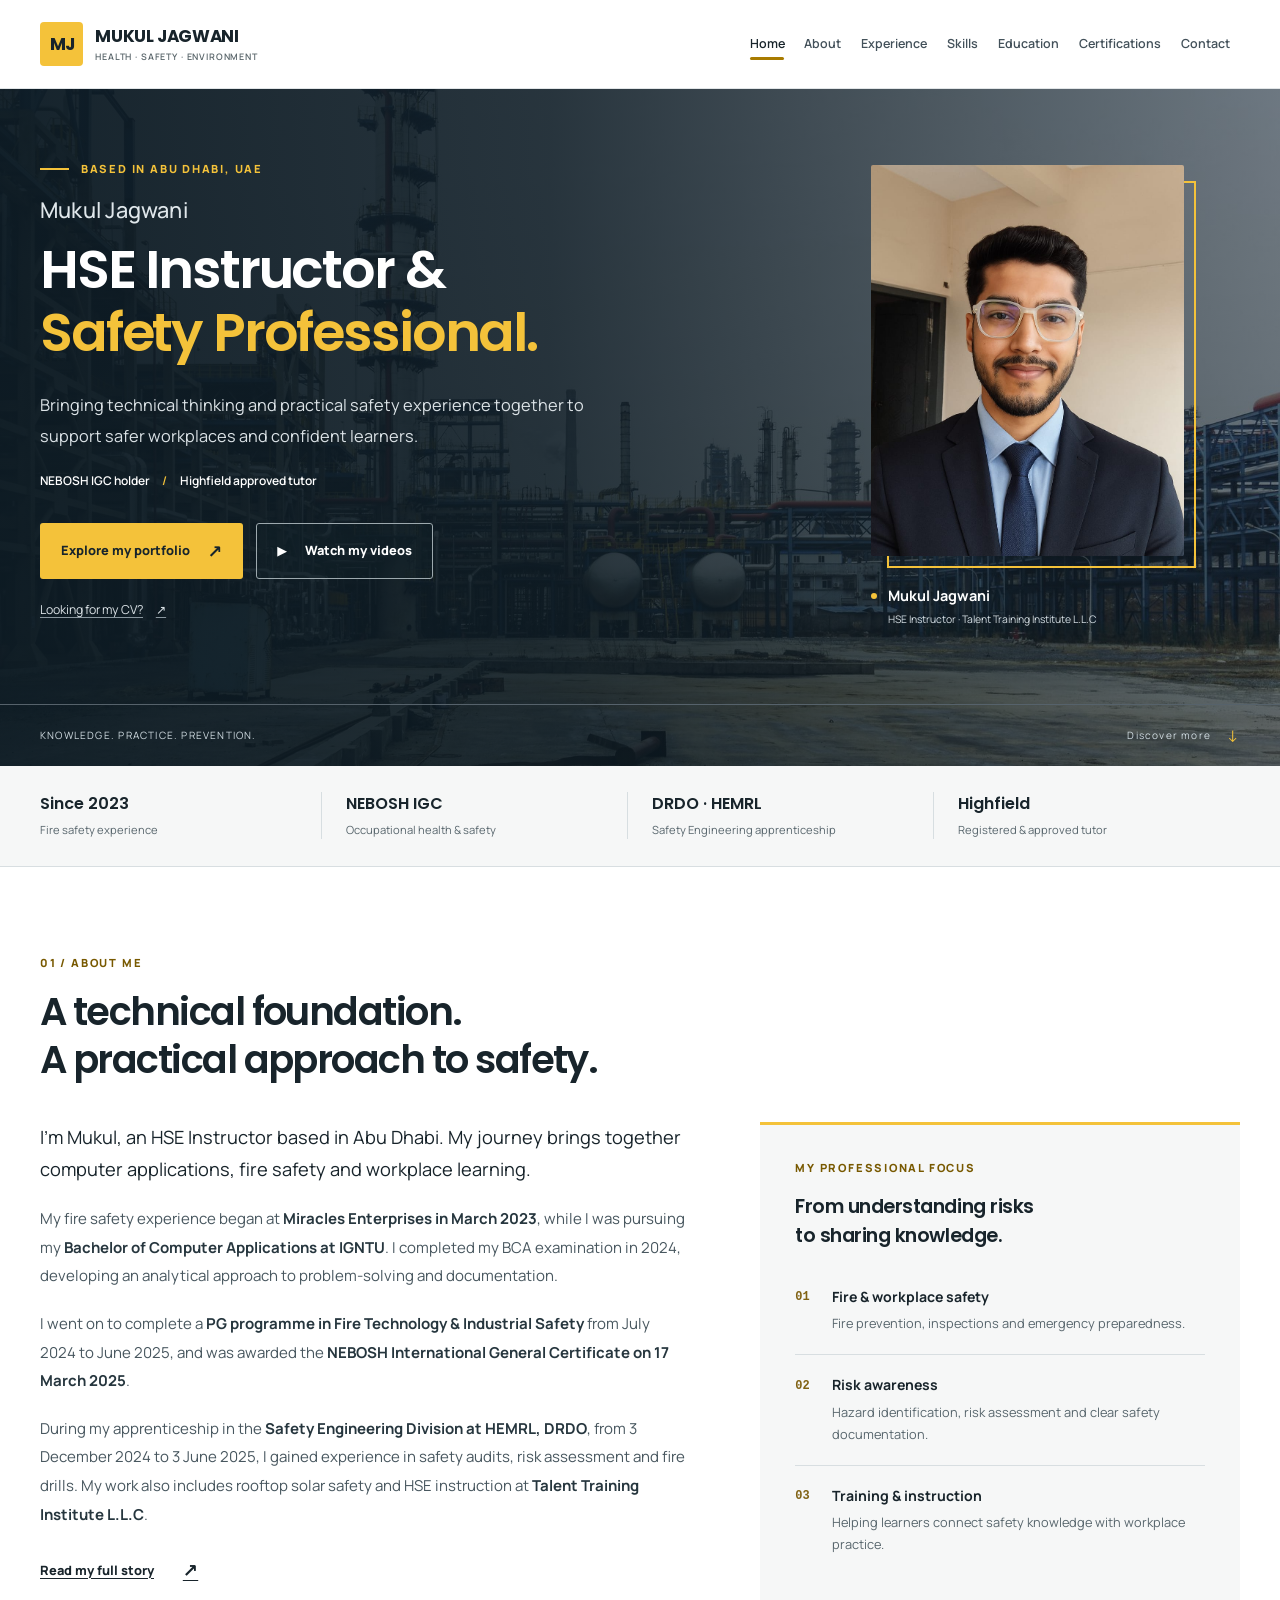
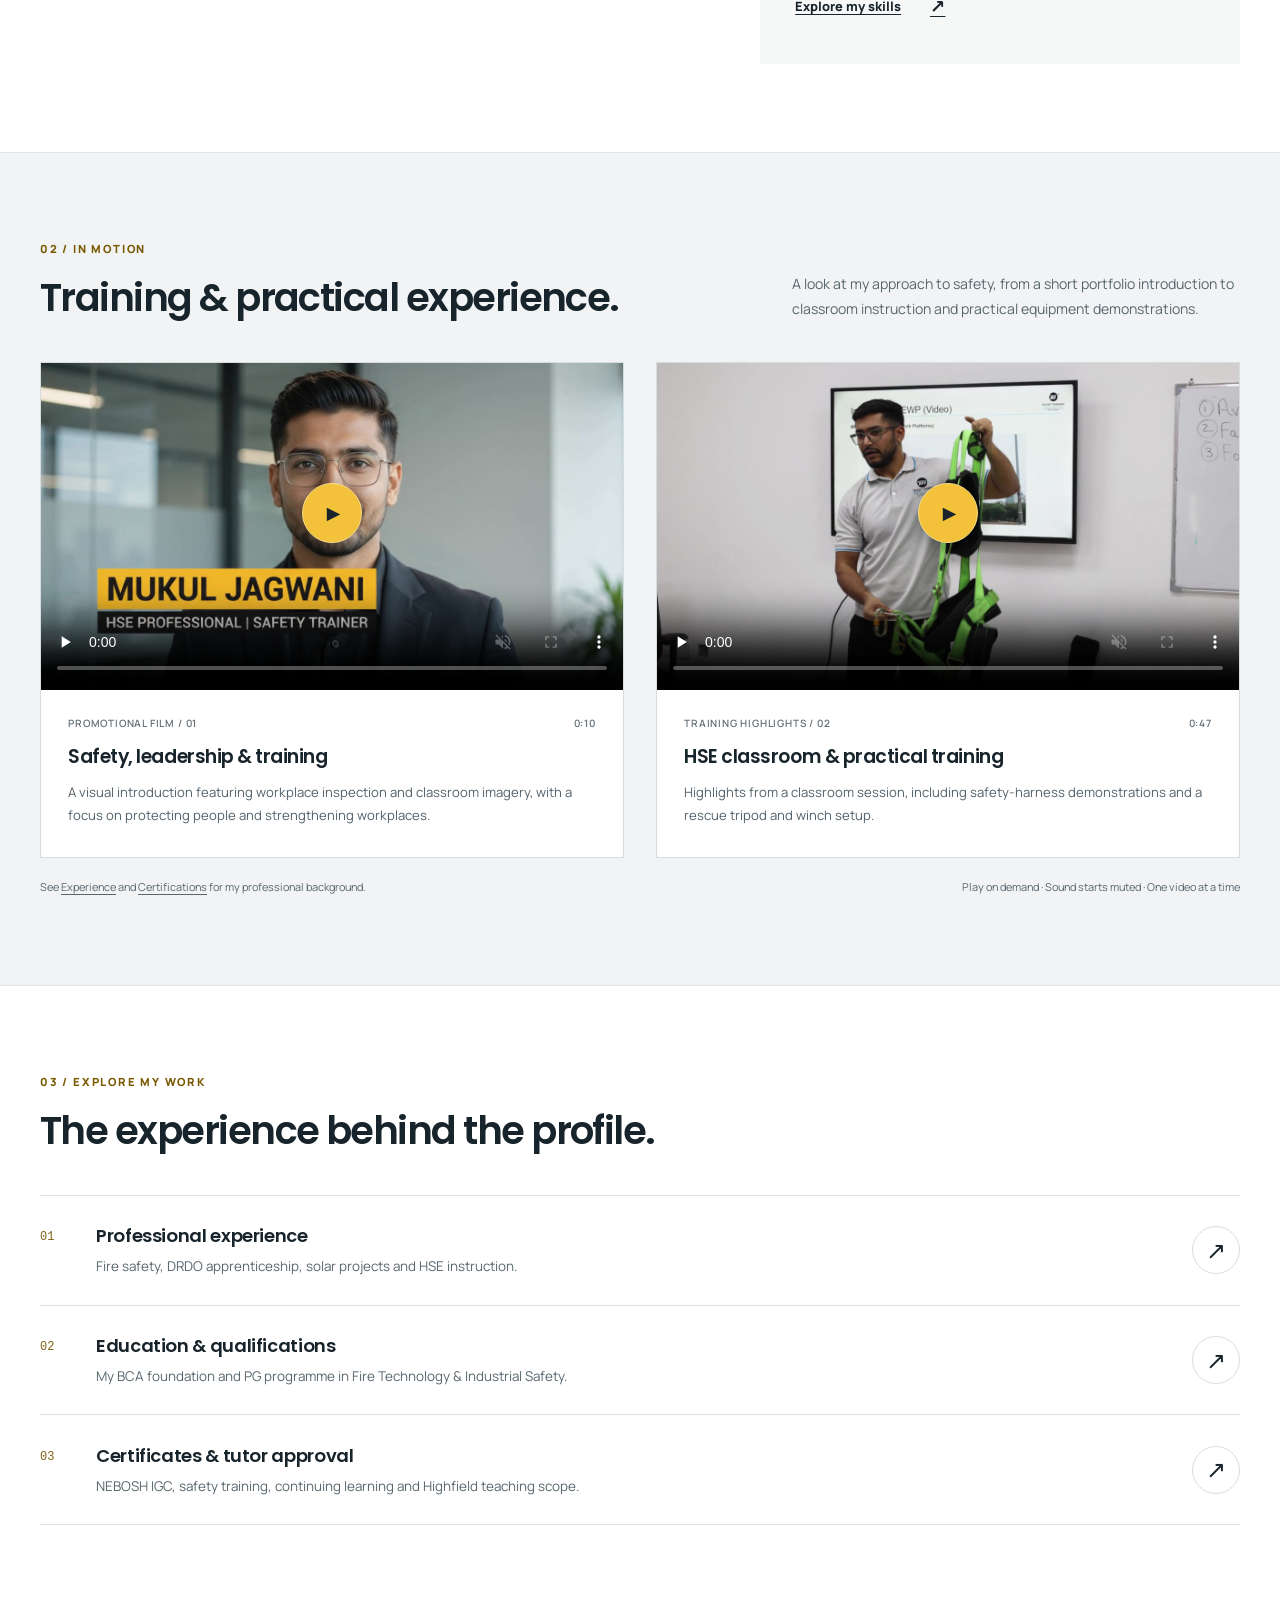
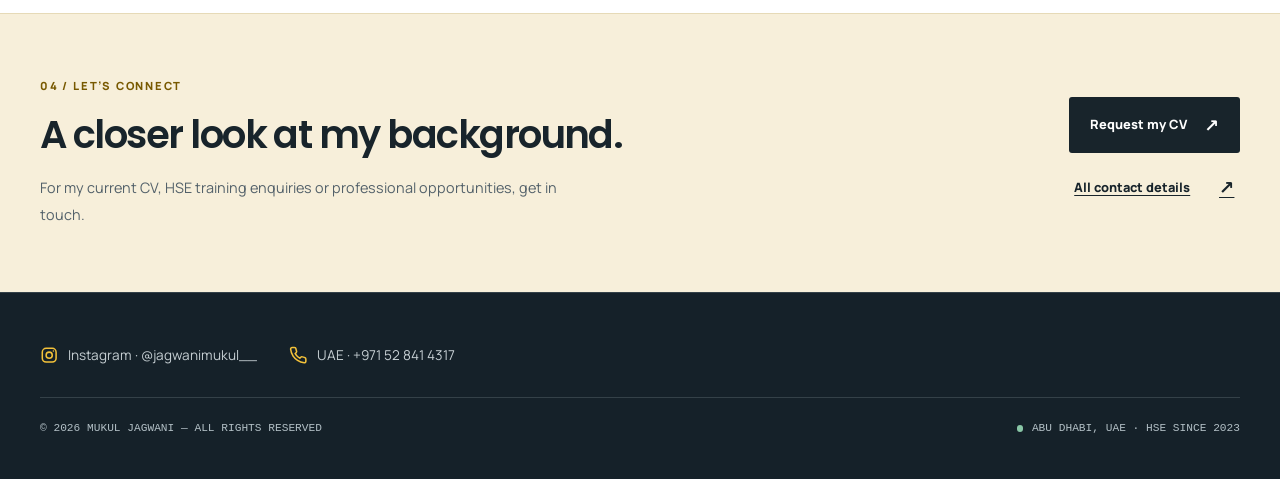
==== commit c69a5b76: "Replace second portfolio film with classroom training video" ====
--- a/index.html
+++ b/index.html
@@ -57,7 +57,7 @@
       <p class="hero-qualifications">NEBOSH IGC holder <span aria-hidden="true">/</span> Highfield approved tutor</p>
       <div class="intro-actions">
         <a class="action action-yellow" href="#introduction">Explore my portfolio <span aria-hidden="true">↗</span></a>
-        <a class="action action-outline" href="#portfolio-films"><span class="play-icon" aria-hidden="true">▶</span> Watch my films</a>
+        <a class="action action-outline" href="#portfolio-films"><span class="play-icon" aria-hidden="true">▶</span> Watch my videos</a>
       </div>
       <a class="hero-cv-link" href="#cv">Looking for my CV? <span aria-hidden="true">↗</span></a>
     </div>
@@ -104,7 +104,7 @@
 
 <section class="home-section films-section" id="portfolio-films" aria-labelledby="films-title">
   <div class="home-container">
-    <div class="section-intro reveal"><div><p class="eyebrow">02 / IN MOTION</p><h2 id="films-title">Portfolio films.</h2></div><p>Two short promotional films introducing the safety, learning and professional development themes behind my portfolio.</p></div>
+    <div class="section-intro reveal"><div><p class="eyebrow">02 / IN MOTION</p><h2 id="films-title">Training &amp; practical experience.</h2></div><p>A look at my approach to safety, from a short portfolio introduction to classroom instruction and practical equipment demonstrations.</p></div>
     <div class="films-grid">
       <figure class="film-card reveal">
         <div class="film-stage">
@@ -118,17 +118,16 @@
       </figure>
       <figure class="film-card reveal">
         <div class="film-stage">
-          <video id="film-two" controls muted playsinline preload="none" poster="assets/images/film-safer-workplaces.jpg" width="1280" height="720" aria-label="Learning for safer workplaces — promotional film" aria-describedby="film-two-description">
-            <source src="assets/videos/safer-workplaces.mp4" type="video/mp4">
-            <track kind="captions" src="assets/videos/safer-workplaces-en.vtt" srclang="en" label="English (auto-generated)">
-            Your browser does not support embedded video. <a href="assets/videos/safer-workplaces.mp4">Open the film</a>.
+          <video id="film-two" controls muted playsinline preload="none" poster="assets/images/film-hse-training.jpg" width="1280" height="720" aria-label="HSE classroom and practical training" aria-describedby="film-two-description">
+            <source src="assets/videos/mukul-hse-training.mp4" type="video/mp4">
+            Your browser does not support embedded video. <a href="assets/videos/mukul-hse-training.mp4">Open the video</a>.
           </video>
-          <button class="film-play" type="button" data-video="film-two" aria-label="Play Learning for safer workplaces" hidden><span aria-hidden="true">▶</span></button>
+          <button class="film-play" type="button" data-video="film-two" aria-label="Play HSE classroom and practical training" hidden><span aria-hidden="true">▶</span></button>
         </div>
-        <figcaption><div class="film-kicker"><span>PROMOTIONAL FILM / 02</span><span>0:10</span></div><h3>Learning for safer workplaces</h3><p id="film-two-description">A short montage of presentation, safety and professional development themes, with imagery connecting India and the UAE.</p><p class="film-error" role="status" hidden>Unable to play here. <a href="assets/videos/safer-workplaces.mp4">Open the video directly</a>.</p></figcaption>
+        <figcaption><div class="film-kicker"><span>TRAINING HIGHLIGHTS / 02</span><span>0:47</span></div><h3>HSE classroom &amp; practical training</h3><p id="film-two-description">Highlights from a classroom session, including safety-harness demonstrations and a rescue tripod and winch setup.</p><p class="film-error" role="status" hidden>Unable to play here. <a href="assets/videos/mukul-hse-training.mp4">Open the video directly</a>.</p></figcaption>
       </figure>
     </div>
-    <div class="films-note"><p>Promotional imagery. See <a href="experience.html">Experience</a> and <a href="certifications.html">Certifications</a> for my documented background.</p><p>Play on demand · Sound starts muted · One film at a time</p></div>
+    <div class="films-note"><p>See <a href="experience.html">Experience</a> and <a href="certifications.html">Certifications</a> for my professional background.</p><p>Play on demand · Sound starts muted · One video at a time</p></div>
   </div>
 </section>
 
--- a/assets/css/refresh.css
+++ b/assets/css/refresh.css
@@ -46,6 +46,18 @@
 .about-focus { border-top: 1px solid var(--line); margin-top: 2rem; padding-top: 2rem; }
 .about-focus h2 { font: 600 1.25rem/1.5 "Poppins", sans-serif; margin-bottom: 1rem; }
 @media (min-width: 58rem) { body[data-page="about"] .about-grid { grid-template-columns: minmax(0, 1.3fr) minmax(0, 1fr); gap: clamp(2.5rem, 5vw, 5rem); align-items: start; } }
+
+/* Skills: separate practical foundations from current study areas. */
+.skills-intro { max-width: 66rem; font-size: 1rem; line-height: 1.85; color: var(--text-dim); margin-bottom: 1rem; }
+.skills-intro strong { color: var(--text); }
+#skills > .document-note { margin-bottom: 1.5rem; }
+.skill-card .skill-basis { font-size: .8rem; line-height: 1.7; color: var(--text-mute); margin: -.3rem 0 1.1rem; }
+.study-focus { margin-top: 2rem; padding: clamp(1.3rem, 4vw, 2.5rem); background: #fbf6e8; border: 1px solid #e2d4aa; border-top: 3px solid #b38300; border-radius: .7rem; }
+.study-focus h2 { font: 600 clamp(1.3rem, 2.5vw, 1.8rem)/1.4 "Poppins", sans-serif; margin-bottom: 1rem; }
+.study-focus > p:not(.eyebrow) { max-width: 58rem; color: var(--text-dim); font-size: .94rem; line-height: 1.85; margin-bottom: 1.3rem; }
+.study-focus .skill-tag { background: #fff; }
+.study-focus .text-link { margin-top: 1rem; }
+#qualifi-study, #study-focus-title { scroll-margin-top: 7rem; }
 
 /* Home: industrial portrait, editorial content, two on-demand films. */
 .home-container { width: 100%; max-width: var(--max); margin-inline: auto; padding-inline: var(--gutter); }
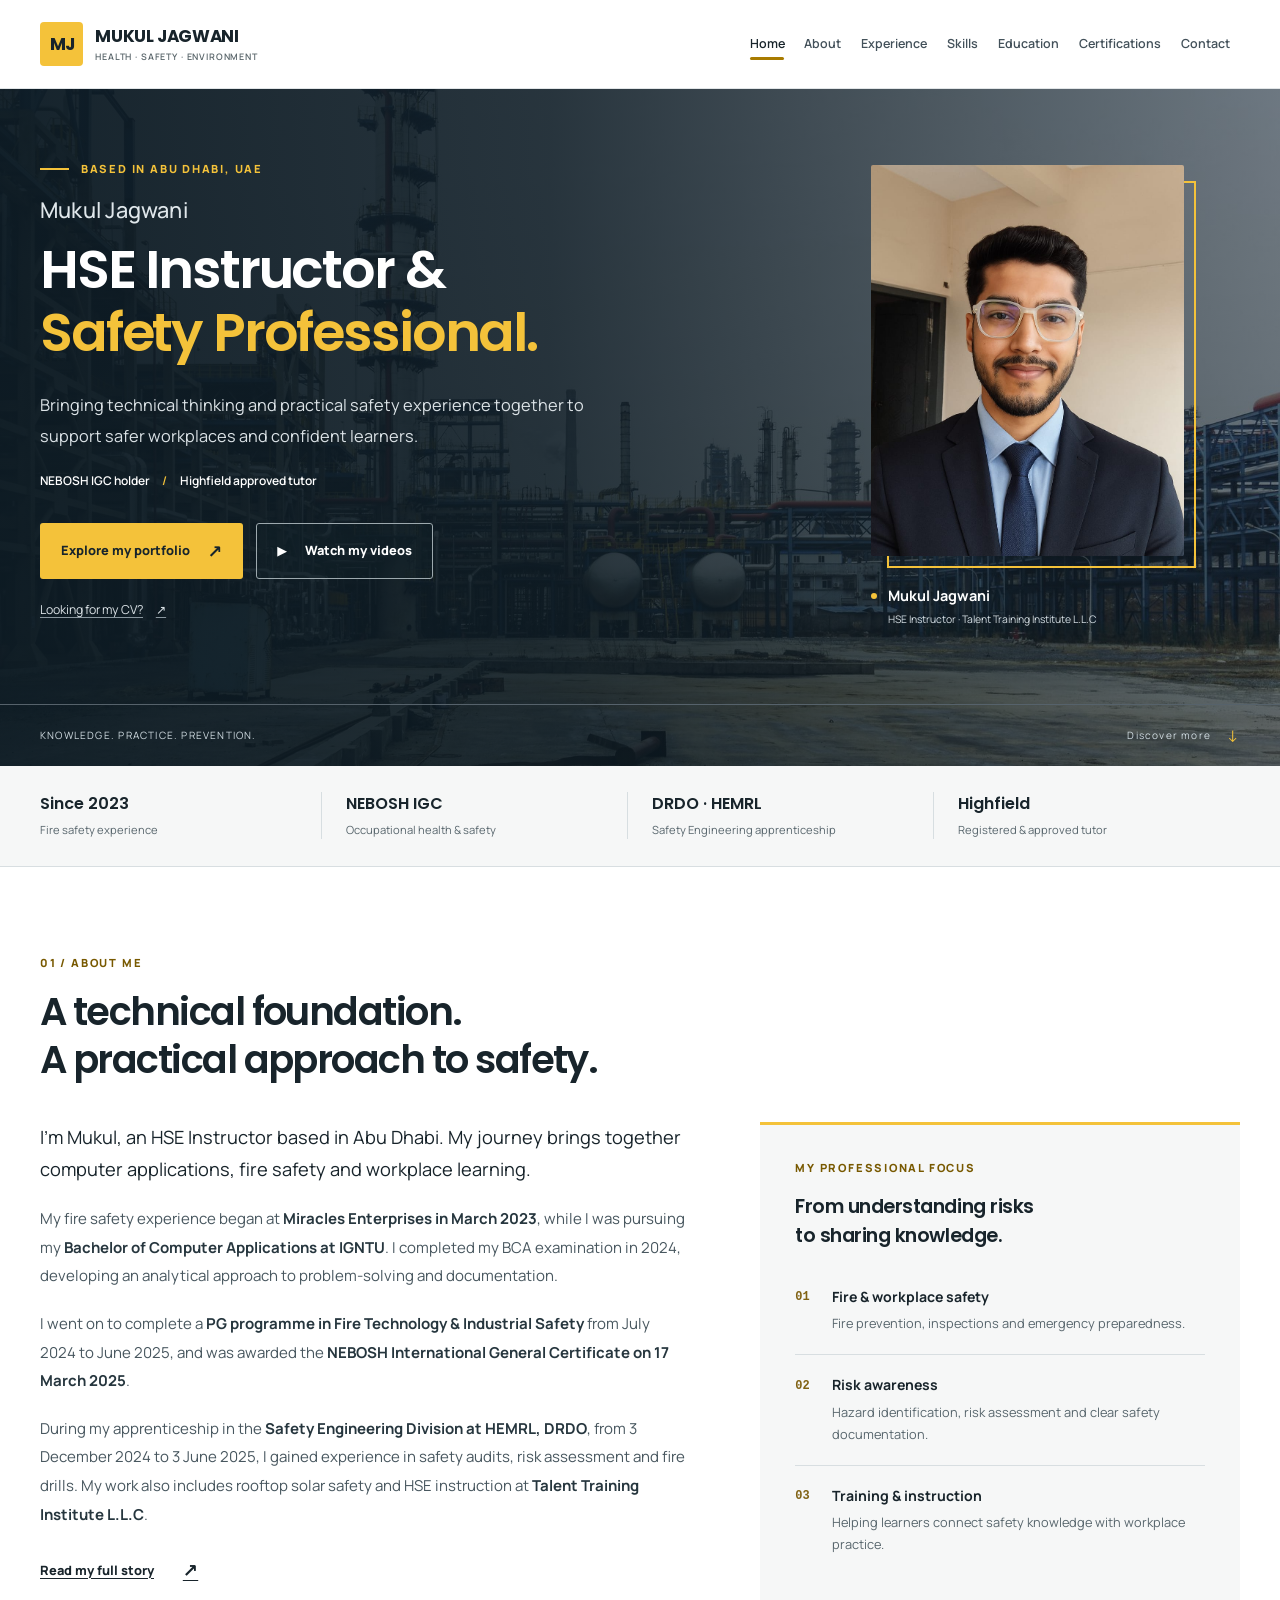
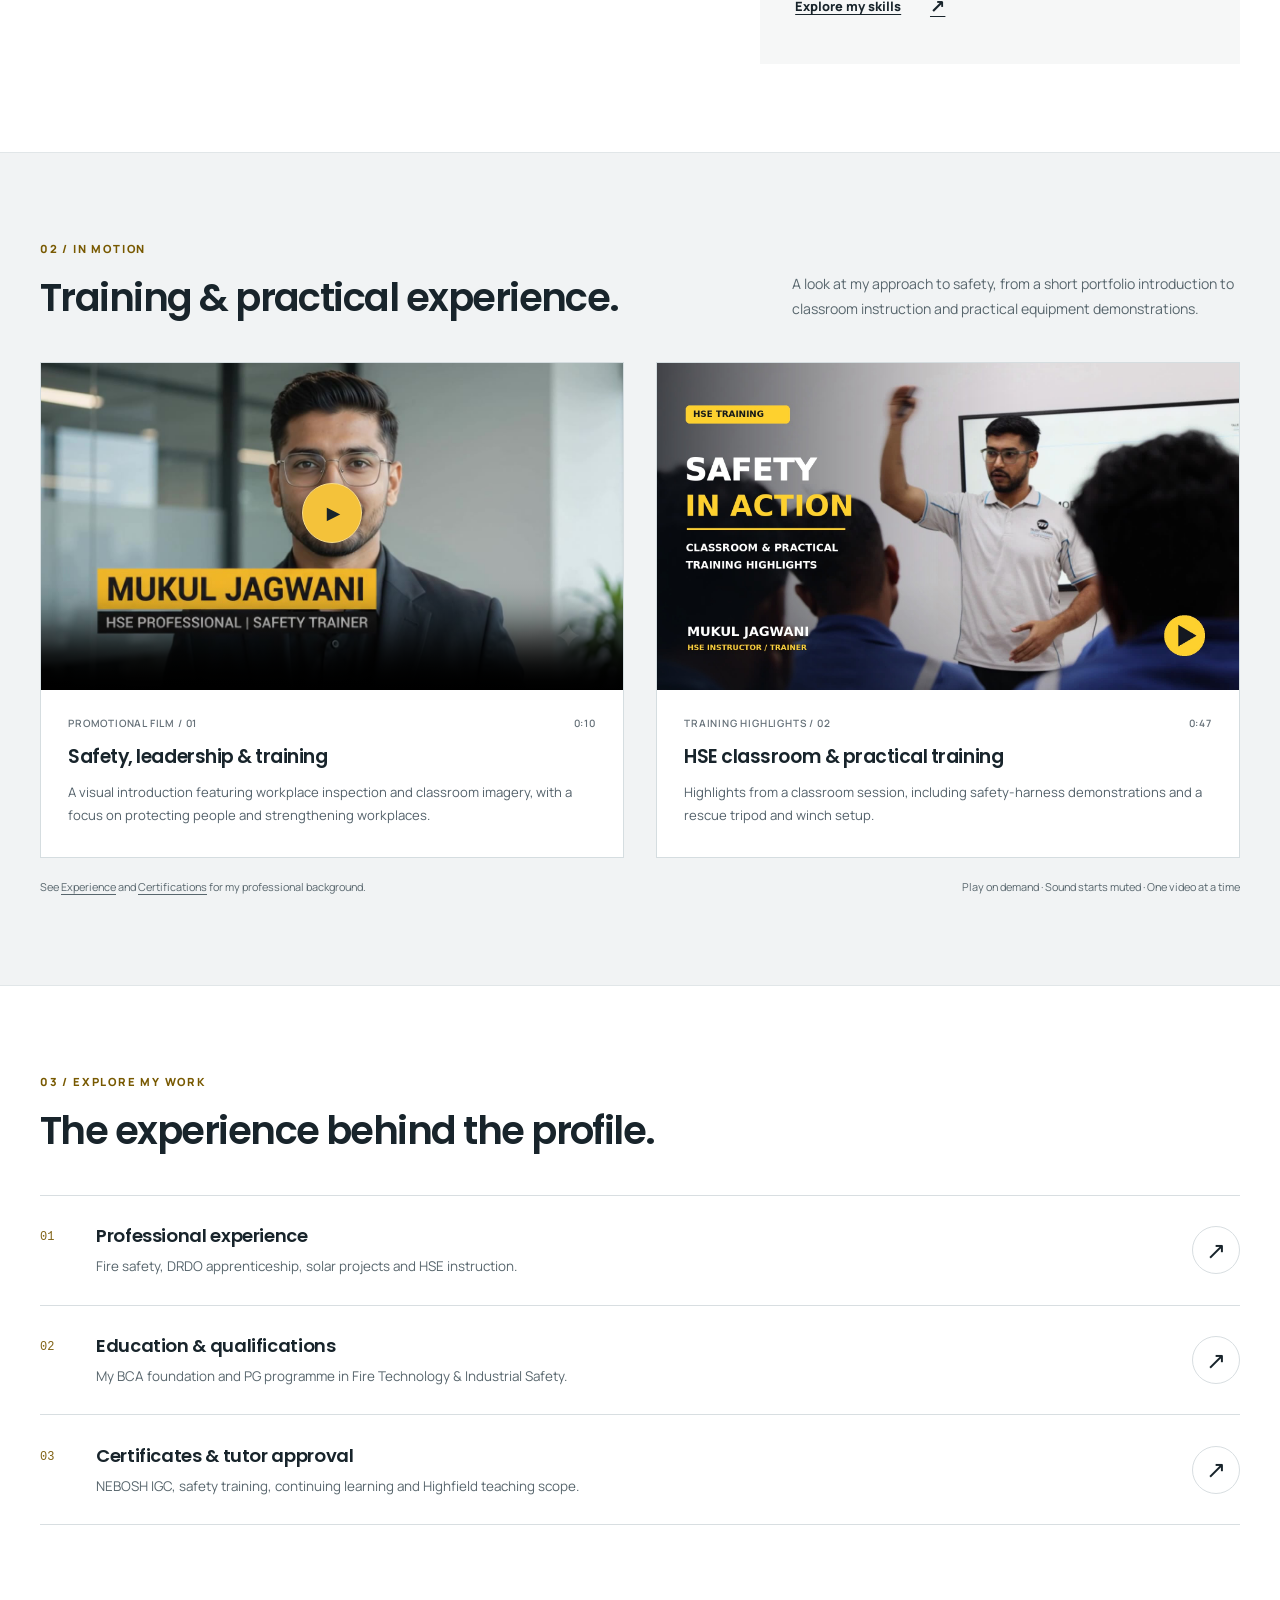
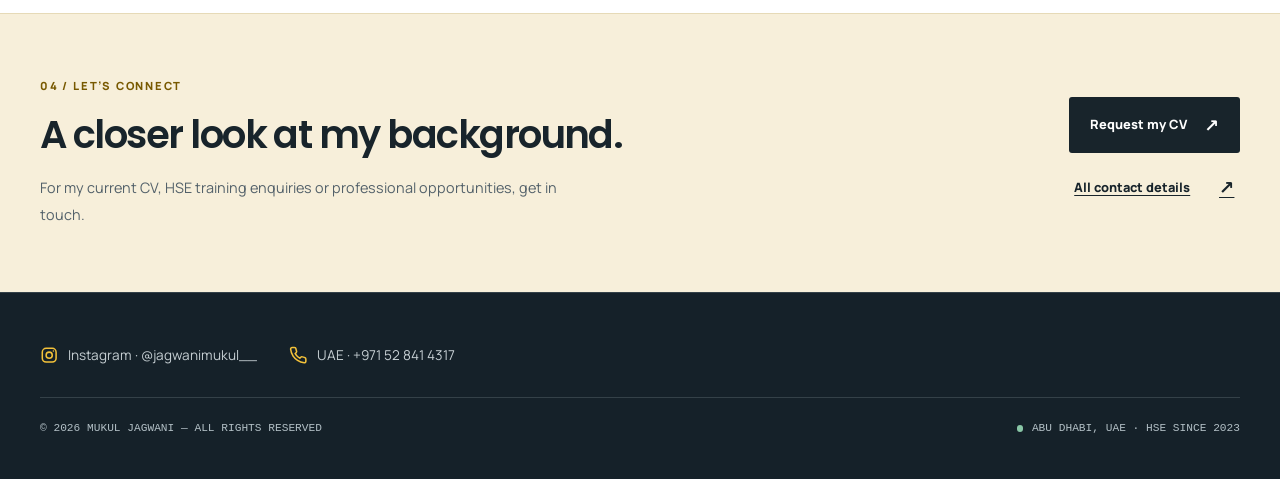
==== commit 72a847c5: "Use supplied cover for HSE training video" ====
--- a/index.html
+++ b/index.html
@@ -21,7 +21,7 @@
 <meta name="twitter:description" content="Mukul Jagwani, HSE Instructor and NEBOSH IGC holder based in Abu Dhabi, UAE. Explore my fire safety experience, qualifications and portfolio films.">
 <link rel="icon" href="assets/images/favicon.svg" type="image/svg+xml">
 <link rel="stylesheet" href="assets/css/site.css">
-<link rel="stylesheet" href="assets/css/refresh.css">
+<link rel="stylesheet" href="assets/css/refresh.css?v=training-cover-20261016">
 <script src="assets/js/site.js" defer></script>
 <script src="assets/js/home.js" defer></script>
 <link rel="preload" as="image" href="assets/images/industrial-background.jpg">
@@ -118,11 +118,11 @@
       </figure>
       <figure class="film-card reveal">
         <div class="film-stage">
-          <video id="film-two" controls muted playsinline preload="none" poster="assets/images/film-hse-training.jpg" width="1280" height="720" aria-label="HSE classroom and practical training" aria-describedby="film-two-description">
+          <video id="film-two" controls muted playsinline preload="none" poster="assets/images/film-hse-training-cover.png" width="1280" height="720" aria-label="HSE classroom and practical training" aria-describedby="film-two-description">
             <source src="assets/videos/mukul-hse-training.mp4" type="video/mp4">
             Your browser does not support embedded video. <a href="assets/videos/mukul-hse-training.mp4">Open the video</a>.
           </video>
-          <button class="film-play" type="button" data-video="film-two" aria-label="Play HSE classroom and practical training" hidden><span aria-hidden="true">▶</span></button>
+          <button class="film-play film-play-cover" type="button" data-video="film-two" aria-label="Play HSE classroom and practical training" hidden><img src="assets/images/film-hse-training-cover.png" alt="" width="1920" height="1080" loading="lazy"></button>
         </div>
         <figcaption><div class="film-kicker"><span>TRAINING HIGHLIGHTS / 02</span><span>0:47</span></div><h3>HSE classroom &amp; practical training</h3><p id="film-two-description">Highlights from a classroom session, including safety-harness demonstrations and a rescue tripod and winch setup.</p><p class="film-error" role="status" hidden>Unable to play here. <a href="assets/videos/mukul-hse-training.mp4">Open the video directly</a>.</p></figcaption>
       </figure>
--- a/assets/css/refresh.css
+++ b/assets/css/refresh.css
@@ -127,6 +127,9 @@
 .film-stage video { display: block; width: 100%; height: 100%; object-fit: contain; color-scheme: dark; }
 .film-play { position: absolute; left: 50%; top: 46%; transform: translate(-50%,-50%); width: 3.75rem; height: 3.75rem; display: grid; place-items: center; border: 1px solid #f8dc88; border-radius: 50%; background: #f4c23a; color: #18242b; box-shadow: 0 3px 20px #0005; }
 .film-play span { margin-left: .2rem; font-size: 1.1rem; }
+.film-play-cover { inset: 0; transform: none; width: 100%; height: 100%; padding: 0; border: 0; border-radius: 0; box-shadow: none; overflow: hidden; }
+.film-play-cover img { display: block; width: 100%; height: 100%; object-fit: contain; }
+.film-play-cover:focus-visible { outline: 3px solid #fff; outline-offset: -6px; }
 .film-card figcaption { padding: 1.6rem 1.7rem 1.8rem; }
 .film-kicker { display: flex; justify-content: space-between; gap: 1rem; color: #657078; font: 600 .63rem/1.5 "Manrope",sans-serif; letter-spacing: .08em; margin-bottom: .75rem; }
 .film-card h3 { font: 600 1.18rem/1.5 "Poppins",sans-serif; letter-spacing: -.025em; margin-bottom: .6rem; }
